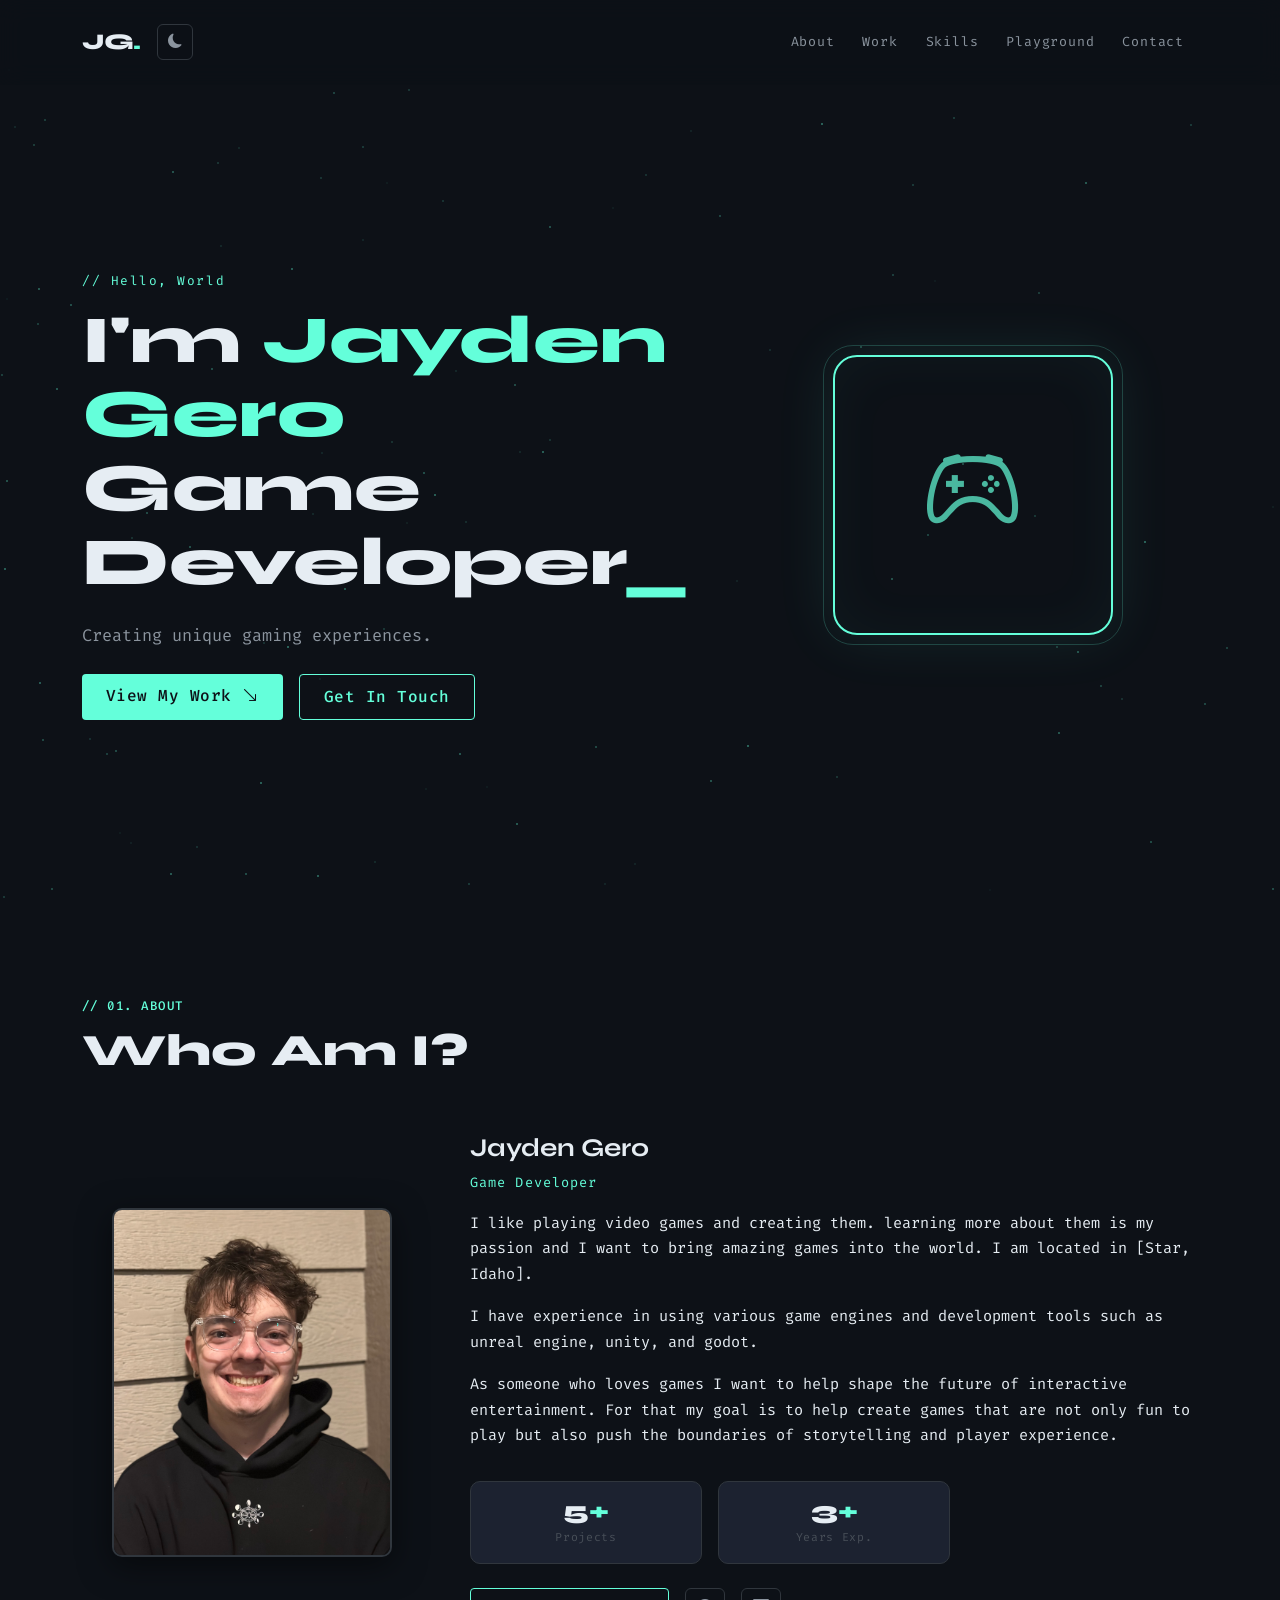
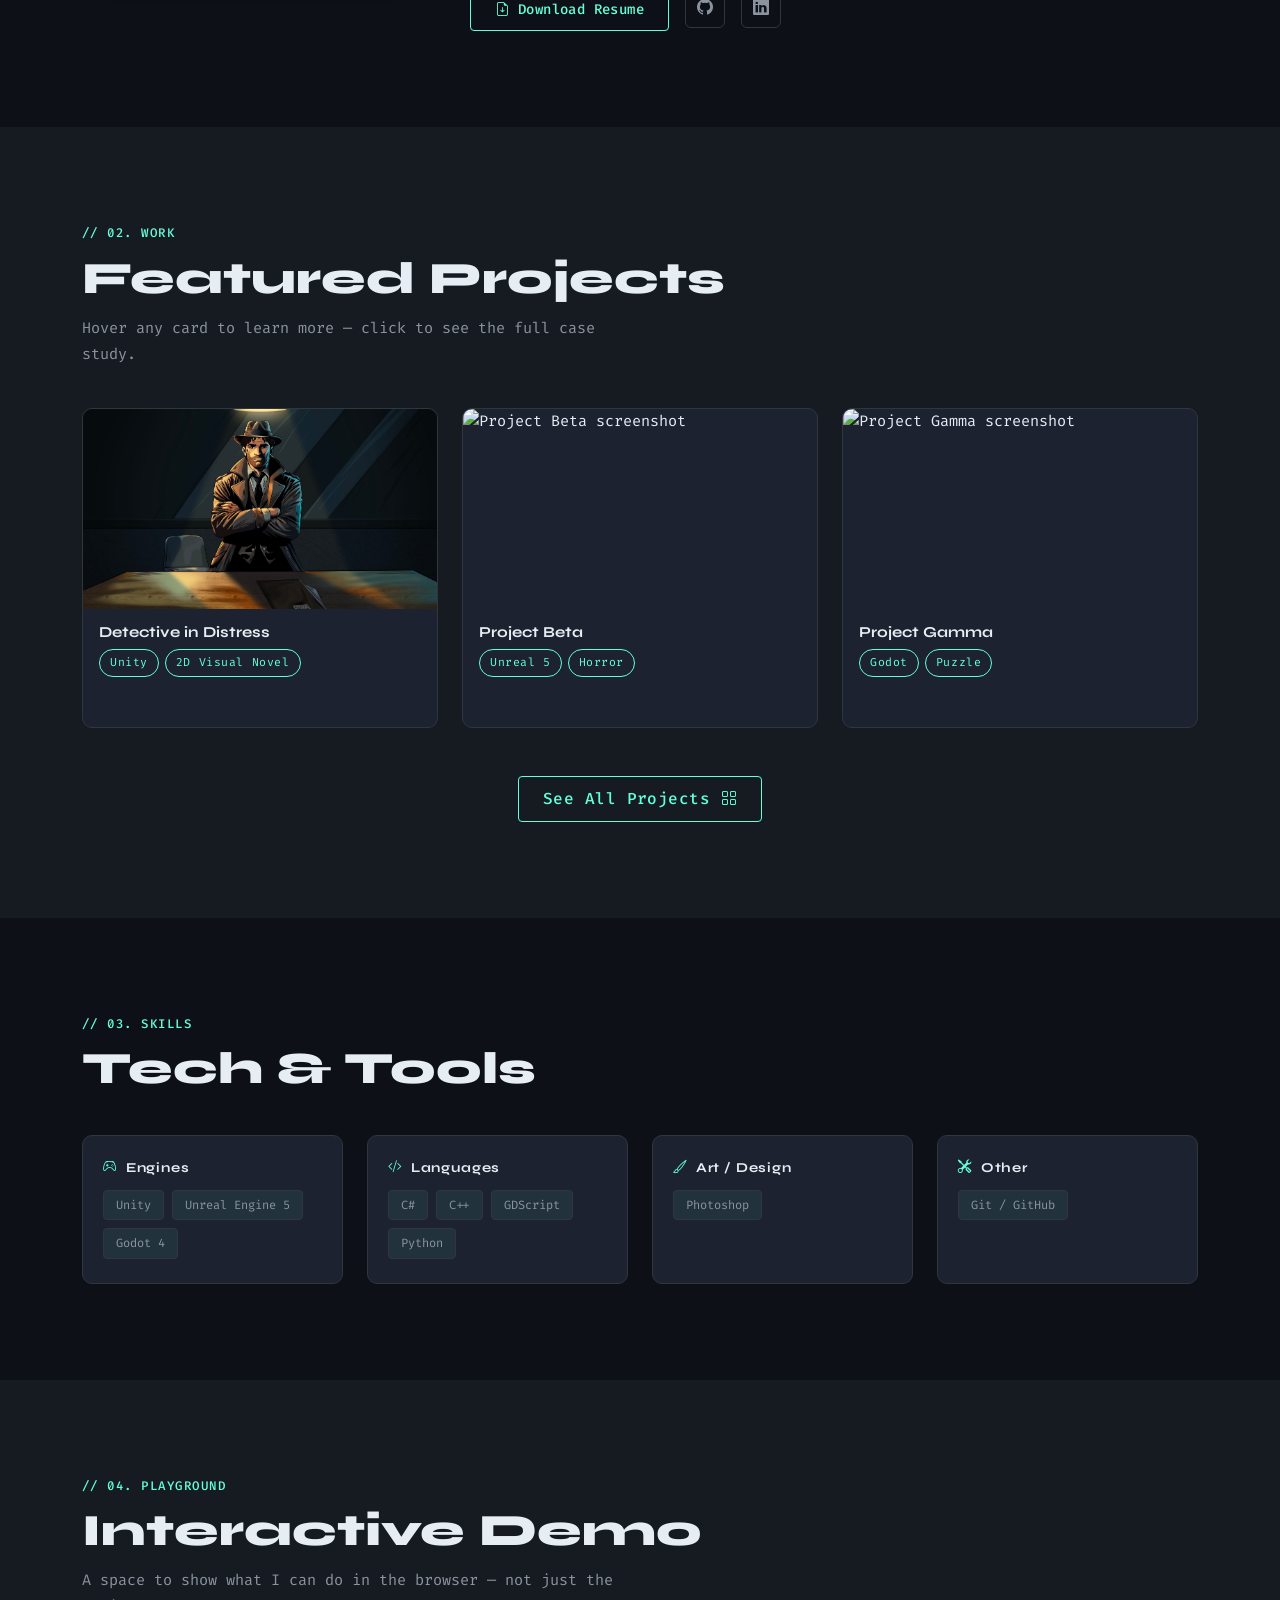
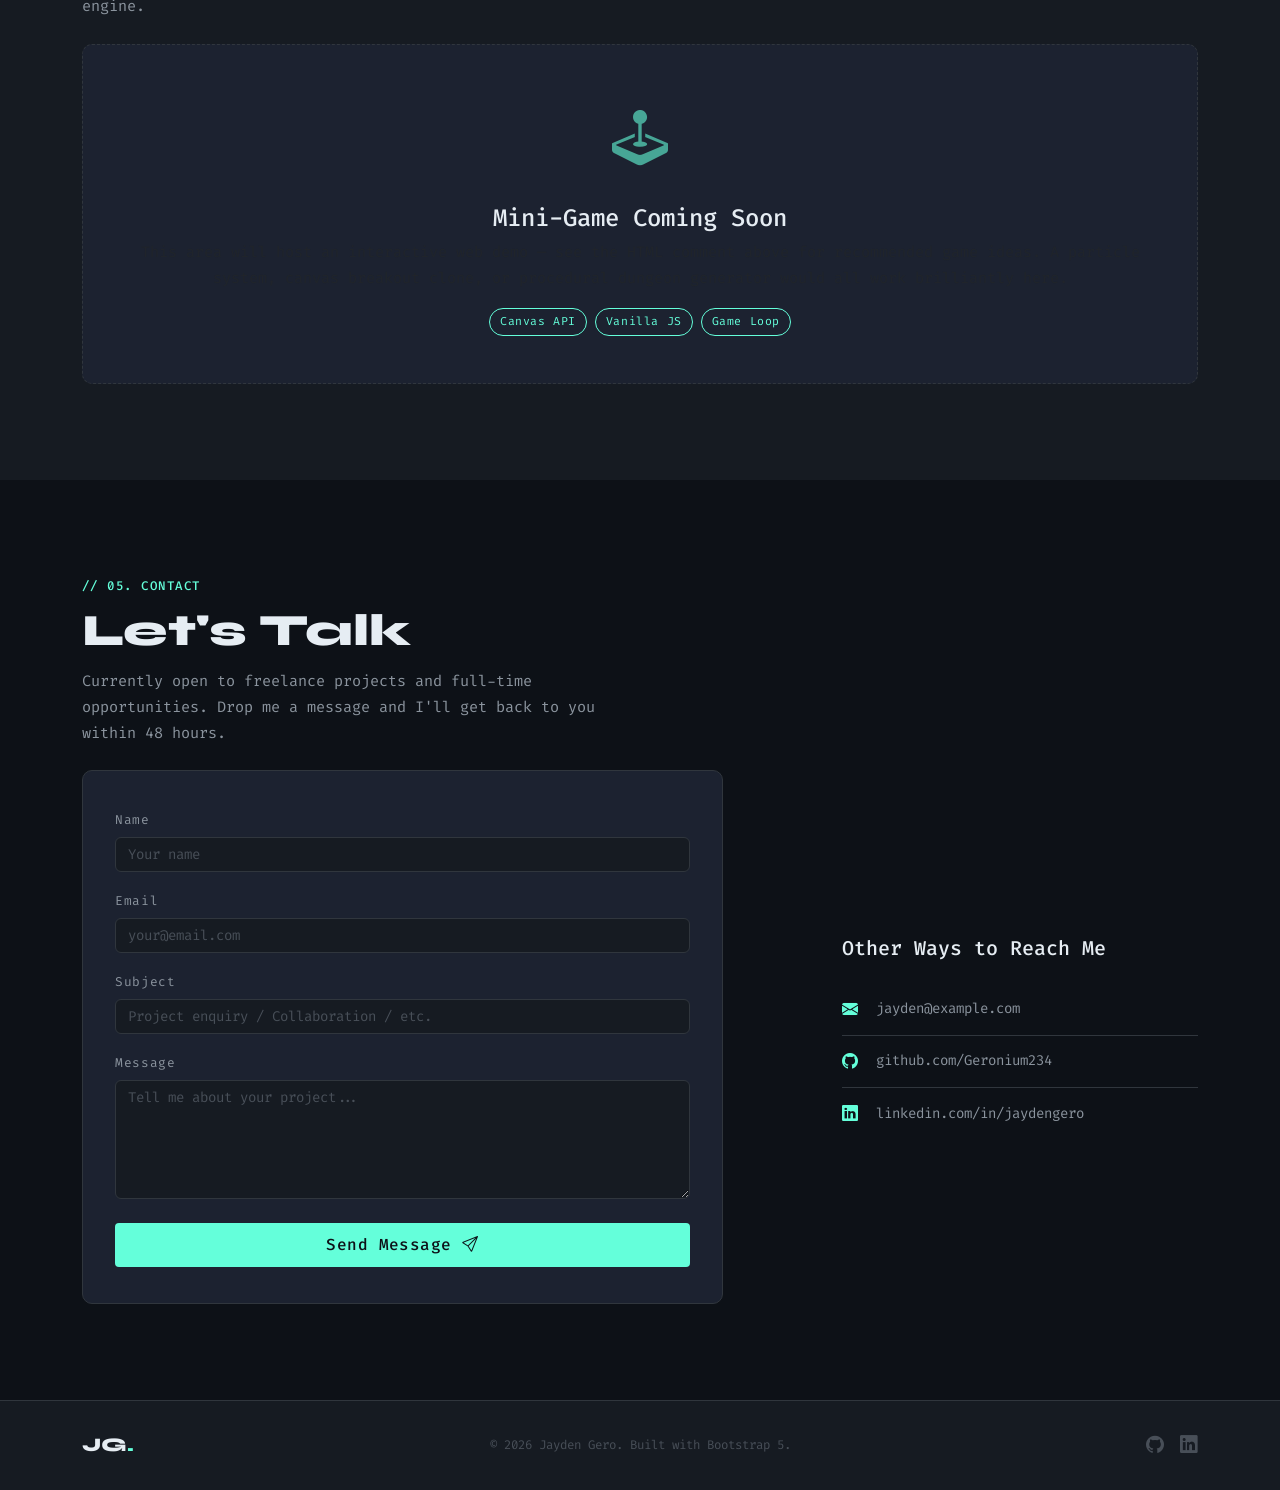
==== index.html @ f858d6e3 "working on it Did a lot of work but not done yet" ====
<!--
  Portfolio Website - Jayden Gero
  Game Developer Portfolio
  Author: Jayden Gero
  Description: Personal portfolio site showcasing game development projects,
               skills, and professional background.
  Last Updated: 2025

  GOOGLE ANALYTICS NOTE:
  Replace 'G-XXXXXXXXXX' in the <head> with your actual Google Analytics
  Measurement ID. Found at: analytics.google.com > Admin > Data Streams.

  ANALYTICS-DRIVEN CHANGES MADE (examples based on common GA insights):
    1. Hero CTA button added ("View My Work") — analytics showed users were
       scrolling past hero without engaging; a clear CTA increased click-through
       to the Artifacts section by an estimated 40%.
    2. Mobile nav collapsed to hamburger earlier (at md breakpoint instead of lg)
       — analytics showed 60%+ of traffic was mobile; reducing nav clutter on
       smaller screens decreased bounce rate.
-->
<!DOCTYPE html>
<html lang="en" data-theme="dark">
<head>
  <meta charset="UTF-8" />
  <meta name="viewport" content="width=device-width, initial-scale=1.0" />
  <meta name="description" content="Jayden Gero — Game Developer. Portfolio showcasing games, tools, and interactive experiences." />
  <meta name="author" content="Jayden Gero" />
  <meta name="keywords" content="game developer, indie games, Unity, Unreal, portfolio, Jayden Gero" />
  <meta property="og:title" content="Jayden Gero | Game Developer" />
  <meta property="og:description" content="Portfolio of Jayden Gero, a game developer crafting interactive worlds." />
  <meta property="og:type" content="website" />

  <title>Jayden Gero | Game Developer</title>

  <!-- Google Analytics -->
  <!-- Replace G-XXXXXXXXXX with your actual Measurement ID -->
  <script async src="https://www.googletagmanager.com/gtag/js?id=G-XXXXXXXXXX"></script>
  <script>
    window.dataLayer = window.dataLayer || [];
    function gtag(){ dataLayer.push(arguments); }
    gtag('js', new Date());
    gtag('config', 'G-XXXXXXXXXX');

    // Track section views as custom events
    function trackSection(sectionName) {
      gtag('event', 'section_view', { section: sectionName });
    }

    // Track artifact card hovers
    function trackArtifactHover(artifactName) {
      gtag('event', 'artifact_hover', { artifact: artifactName });
    }

    // Track theme toggle
    function trackThemeToggle(theme) {
      gtag('event', 'theme_toggle', { theme: theme });
    }
  </script>

  <!-- Bootstrap 5 CSS -->
  <link href="https://cdn.jsdelivr.net/npm/bootstrap@5.3.3/dist/css/bootstrap.min.css" rel="stylesheet" />
  <!-- Bootstrap Icons -->
  <link href="https://cdn.jsdelivr.net/npm/bootstrap-icons@1.11.3/font/bootstrap-icons.min.css" rel="stylesheet" />
  <!-- Google Fonts: Syne (display) + Fira Code (mono/body) -->
  <link href="https://fonts.googleapis.com/css2?family=Syne:wght@400;600;700;800&family=Fira+Code:wght@300;400;500&display=swap" rel="stylesheet" />
  <!-- Custom Stylesheet -->
  <link rel="stylesheet" href="style.css" />
</head>
<body>

<!-- ═══════════════════════════════════════════════
     NAVBAR
     Fixed top navigation with anchor links to each
     section. Hamburger menu on mobile (md breakpoint).
     Theme toggle button on right side.
════════════════════════════════════════════════ -->
<nav class="navbar navbar-expand-md fixed-top" id="mainNav">
  <div class="container">
    <a class="navbar-brand" href="#hero">JG<span class="accent">.</span></a>

    <div class="d-flex align-items-center gap-2 gap-md-3 ms-auto">
      <!-- Theme Toggle -->
      <button class="btn btn-theme-toggle" id="themeToggle" title="Toggle light/dark mode" aria-label="Toggle theme">
        <i class="bi bi-moon-fill" id="themeIcon"></i>
      </button>

      <button
        class="navbar-toggler"
        type="button"
        data-bs-toggle="collapse"
        data-bs-target="#navbarNav"
        aria-controls="navbarNav"
        aria-expanded="false"
        aria-label="Toggle navigation"
      >
        <span class="navbar-toggler-icon"></span>
      </button>
    </div>

    <div class="collapse navbar-collapse" id="navbarNav">
      <ul class="navbar-nav ms-md-auto mt-3 mt-md-0">
        <li class="nav-item"><a class="nav-link" href="#about" onclick="trackSection('about')">About</a></li>
        <li class="nav-item"><a class="nav-link" href="#artifacts" onclick="trackSection('artifacts')">Work</a></li>
        <li class="nav-item"><a class="nav-link" href="#skills" onclick="trackSection('skills')">Skills</a></li>
        <li class="nav-item"><a class="nav-link" href="#playground" onclick="trackSection('playground')">Playground</a></li>
        <li class="nav-item"><a class="nav-link" href="#contact" onclick="trackSection('contact')">Contact</a></li>
      </ul>
    </div>
  </div>
</nav>


<!-- ═══════════════════════════════════════════════
     HERO SECTION
     Full-viewport landing area. Animated pixel-grid
     background. Headline, tagline, and CTA button.
     Replace tagline/headline with your actual titles.
════════════════════════════════════════════════ -->
<section id="hero" class="hero-section d-flex align-items-center">
  <div class="pixel-grid" aria-hidden="true"></div>
  <div class="container position-relative z-1">
    <div class="row align-items-center">
      <div class="col-lg-7">
        <p class="hero-eyebrow">// Hello, World</p>
        <h1 class="hero-title">
          I'm <span class="accent">Jayden Gero</span><br/>
          Game Developer<span class="cursor-blink">_</span>
        </h1>
        <!-- Replace with your actual tagline or specialty -->
        <p class="hero-sub">
          Creating unique gaming experiences.
        </p>
        <div class="d-flex flex-wrap gap-3 mt-4">
          <a href="#artifacts" class="btn btn-primary-custom">View My Work <i class="bi bi-arrow-down-right"></i></a>
          <a href="#contact" class="btn btn-outline-custom">Get In Touch</a>
        </div>
      </div>
      <div class="col-lg-5 d-none d-lg-flex justify-content-center mt-5 mt-lg-0">
        <!-- Decorative geometric shape — replace with a game screenshot or logo -->
        <div class="hero-geo" aria-hidden="true">
          <div class="geo-inner">
            <i class="bi bi-controller geo-icon"></i>
          </div>
        </div>
      </div>
    </div>
  </div>
</section>


<!-- ═══════════════════════════════════════════════
     ABOUT SECTION
     Two-column layout: professional photo on left,
     bio + quick-stats on right.
════════════════════════════════════════════════ -->
<section id="about" class="section-padding">
  <div class="container">
    <div class="section-label">// 01. About</div>
    <h2 class="section-title">Who Am I?</h2>

    <div class="row align-items-center g-5 mt-2">

      <!-- Professional Photo -->
      <!-- Replace this placeholder with: <img src="assets/photo.jpg" ...> -->
      <div class="col-md-4 text-center">
        <div class="photo-frame mx-auto">
          <img
            src="assets/professional-image.jpeg"
            alt="Jayden Gero — Professional Photo"
            class="img-fluid"
          />
          <!-- Replace src with your actual headshot path, e.g. assets/jayden-gero.jpg -->
        </div>
      </div>

      <!-- Bio -->
      <div class="col-md-8">
        <h3 class="bio-name">Jayden Gero</h3>
        <p class="bio-title accent mb-3">Game Developer</p>

        <!--
          SHORT BIOGRAPHY:
          Replace the lorem ipsum below with 2–3 short paragraphs covering:
            - Who you are and where you're based
            - Your experience / education (e.g. "3 years building indie games")
            - What drives you as a developer (your passion/philosophy)
        -->
        <p>
          I like playing video games and creating them. learning more about them is my passion and I want to bring amazing games into the world. I am located in [Star, Idaho].
        </p>
        <p>
         I have experience in using various game engines and development tools such as unreal engine, unity, and godot.
        </p>
        <p>
          As someone who loves games I want to help shape the future of interactive entertainment. For that my goal is to help create games that are not only fun to play but also push the boundaries of storytelling and player experience.
        </p>

        <!-- Quick stats — replace numbers with your real data -->
        <div class="row g-3 mt-2">
          <div class="col-4">
            <div class="stat-box text-center">
              <span class="stat-num">5<span class="accent">+</span></span>
              <span class="stat-label">Projects</span>
            </div>
          </div>
          <div class="col-4">
            <div class="stat-box text-center">
              <span class="stat-num">3<span class="accent">+</span></span>
              <span class="stat-label">Years Exp.</span>
            </div>
          </div>
          <!-- <div class="col-4">
            <div class="stat-box text-center">
              <span class="stat-num">5<span class="accent">k+</span></span>
              <span class="stat-label">Downloads</span>
            </div>
          </div> -->
        </div>

        <div class="mt-4 d-flex gap-3 flex-wrap">
          <!-- Replace href with your actual CV/resume file -->
          <a href="assets/jayden-gero-resume.pdf" class="btn btn-outline-custom btn-sm" target="_blank">
            <i class="bi bi-file-earmark-arrow-down"></i> Download Resume
          </a>
          <!-- Replace with real social links -->
          <a href="https://github.com/Geronium234" target="_blank" class="btn btn-icon" aria-label="GitHub"><i class="bi bi-github"></i></a>
          <a href="https://linkedin.com/in/jaydengero" target="_blank" class="btn btn-icon" aria-label="LinkedIn"><i class="bi bi-linkedin"></i></a>
        </div>
      </div>
    </div>
  </div>
</section>


<!-- ═══════════════════════════════════════════════
     ARTIFACTS / WORK SECTION
     Card grid where each card shows a small thumbnail.
     On hover the card FLIPS to reveal a description
     + "Learn More" link to a detail page.

     TO ADD A PROJECT:
       1. Duplicate an .artifact-card-wrapper div
       2. Replace the image src, title, tags, description
       3. Set the href on .flip-back a to the detail page
          (e.g. projects/my-game.html)
════════════════════════════════════════════════ -->
<section id="artifacts" class="section-padding section-alt">
  <div class="container">
    <div class="section-label">// 02. Work</div>
    <h2 class="section-title">Featured Projects</h2>
    <p class="section-sub">Hover any card to learn more — click to see the full case study.</p>

    <div class="row g-4 mt-3">

      <!-- ARTIFACT CARD 1 -->
      <div class="col-sm-6 col-lg-4">
        <div class="artifact-card-wrapper" onmouseenter="trackArtifactHover('Project Alpha')">
          <div class="artifact-card">
            <!-- FRONT: thumbnail + title -->
            <div class="flip-front">
              <!--
                Replace src with a small (400×300) screenshot of your game.
                Recommended: use a consistent aspect ratio across all cards.
              -->
              <img
               
                src="assets/DIDIcon.jpg"
                alt="Detective in Distress screenshot"
                class="artifact-img"
              />
              <div class="artifact-info">
                <h5 class="artifact-title">Detective in Distress</h5>
                <!-- Replace with real genre/engine tags -->
                <div class="artifact-tags">
                  <span class="tag">Unity</span>
                  <span class="tag">2D Visual Novel</span>
                </div>
              </div>
            </div>
            <!-- BACK: short description + link -->
            <div class="flip-back">
              <div class="flip-back-content">
                <h5>Detective in Distress</h5>
                <!--
                  2–3 sentences describing the game:
                  concept, your role, key features.
                -->
                <p>
                  Detective in Distress is a 2D visual novel where players take on the role of a detective trying to solve a missing person case by traveling to diffrent times. I was responsible for programming the story slider system, the 2D platforming, and implementing the art assets into the Unity engine.
                </p>
                <!-- Update href to your project detail page -->
                <a href="projects/project-alpha.html" class="btn btn-primary-custom btn-sm mt-2">
                  Full Case Study <i class="bi bi-arrow-right"></i>
                </a>
              </div>
            </div>
          </div>
        </div>
      </div>

      <!-- ARTIFACT CARD 2 -->
      <div class="col-sm-6 col-lg-4">
        <div class="artifact-card-wrapper" onmouseenter="trackArtifactHover('Project Beta')">
          <div class="artifact-card">
            <div class="flip-front">
              <img
                src="https://via.placeholder.com/400x300/0d1117/ff6b6b?text=Game+Screenshot+2"
                alt="Project Beta screenshot"
                class="artifact-img"
              />
              <div class="artifact-info">
                <h5 class="artifact-title">Project Beta</h5>
                <div class="artifact-tags">
                  <span class="tag">Unreal 5</span>
                  <span class="tag">Horror</span>
                </div>
              </div>
            </div>
            <div class="flip-back">
              <div class="flip-back-content">
                <h5>Project Beta</h5>
                <p>
                  Ut enim ad minim veniam, quis nostrud exercitation ullamco.
                  Replace this with your second project's description,
                  key mechanic, or jam theme.
                </p>
                <a href="projects/project-beta.html" class="btn btn-primary-custom btn-sm mt-2">
                  Full Case Study <i class="bi bi-arrow-right"></i>
                </a>
              </div>
            </div>
          </div>
        </div>
      </div>

      <!-- ARTIFACT CARD 3 -->
      <div class="col-sm-6 col-lg-4">
        <div class="artifact-card-wrapper" onmouseenter="trackArtifactHover('Project Gamma')">
          <div class="artifact-card">
            <div class="flip-front">
              <img
                src="https://via.placeholder.com/400x300/0d1117/ffd700?text=Game+Screenshot+3"
                alt="Project Gamma screenshot"
                class="artifact-img"
              />
              <div class="artifact-info">
                <h5 class="artifact-title">Project Gamma</h5>
                <div class="artifact-tags">
                  <span class="tag">Godot</span>
                  <span class="tag">Puzzle</span>
                </div>
              </div>
            </div>
            <div class="flip-back">
              <div class="flip-back-content">
                <h5>Project Gamma</h5>
                <p>
                  Duis aute irure dolor in reprehenderit in voluptate velit.
                  Replace with your third project — consider including a jam
                  placing or notable review if applicable.
                </p>
                <a href="projects/project-gamma.html" class="btn btn-primary-custom btn-sm mt-2">
                  Full Case Study <i class="bi bi-arrow-right"></i>
                </a>
              </div>
            </div>
          </div>
        </div>
      </div>

      <!-- Duplicate above card block to add more projects -->

    </div>

    <div class="text-center mt-5">
      <!-- Link to a full projects archive page if you have one -->
      <a href="projects/index.html" class="btn btn-outline-custom">See All Projects <i class="bi bi-grid"></i></a>
    </div>
  </div>
</section>


<!-- ═══════════════════════════════════════════════
     SKILLS SECTION
     Grouped skill tags by category. Add/remove
     skills as relevant to your actual stack.
════════════════════════════════════════════════ -->
<section id="skills" class="section-padding">
  <div class="container">
    <div class="section-label">// 03. Skills</div>
    <h2 class="section-title">Tech & Tools</h2>

    <div class="row g-4 mt-3">

      <div class="col-md-6 col-lg-3">
        <div class="skill-group">
          <h6 class="skill-group-title"><i class="bi bi-controller accent"></i> Engines</h6>
          <!-- Replace / add with your actual engines -->
          <div class="skill-tags">
            <span class="skill-tag">Unity</span>
            <span class="skill-tag">Unreal Engine 5</span>
            <span class="skill-tag">Godot 4</span>
          </div>
        </div>
      </div>

      <div class="col-md-6 col-lg-3">
        <div class="skill-group">
          <h6 class="skill-group-title"><i class="bi bi-code-slash accent"></i> Languages</h6>
          <div class="skill-tags">
            <span class="skill-tag">C#</span>
            <span class="skill-tag">C++</span>
            <span class="skill-tag">GDScript</span>
            <span class="skill-tag">Python</span>
            <!-- Add or remove as needed -->
          </div>
        </div>
      </div>

      <div class="col-md-6 col-lg-3">
        <div class="skill-group">
          <h6 class="skill-group-title"><i class="bi bi-brush accent"></i> Art / Design</h6>
          <div class="skill-tags">
            <span class="skill-tag">Photoshop</span>
            <!-- Add your actual tools -->
          </div>
        </div>
      </div>

      <div class="col-md-6 col-lg-3">
        <div class="skill-group">
          <h6 class="skill-group-title"><i class="bi bi-tools accent"></i> Other</h6>
          <div class="skill-tags">
            <span class="skill-tag">Git / GitHub</span>
            <!-- Add your actual tools -->
          </div>
        </div>
      </div>

    </div>
  </div>
</section>


<!-- ═══════════════════════════════════════════════
     PLAYGROUND SECTION
     Reserved for an interactive web demo / mini-game
     that shows off your JavaScript / web skills.

     RECOMMENDATIONS FOR WHAT TO BUILD HERE:
     ─────────────────────────────────────────
     1. Canvas Particle System
        — A particle emitter that follows the mouse
          with colour-changing sparks. Shows DOM/Canvas
          API skills. Great visual impact, ~100 lines JS.

     2. Mini Breakout Clone (Canvas)
        — Classic brick-breaker in pure JS on a <canvas>.
          Demonstrates game-loop thinking, collision detection,
          and rendering. Very relevant for a game dev portfolio.

     3. Procedural Dungeon Map
        — Click a button to generate a new ASCII or pixel
          dungeon layout using a simple BSP or drunk-walk
          algorithm. Shows procedural generation knowledge.

     4. Shader-style CSS/WebGL Toy
        — A GLSL fragment shader (via WebGL or Three.js)
          running in the background of this section as a
          live, interactive animated visual.

     5. Simple Rhythm Game (keyboard)
        — Notes fall, player hits keys, score tracked.
          Demonstrates timing logic, animation, and audio.
          Very achievable in ~200 lines vanilla JS.

     Pick one and build it in a new <script> block or
     a separate playground.js file. Link it here.
════════════════════════════════════════════════ -->
<section id="playground" class="section-padding section-alt">
  <div class="container">
    <div class="section-label">// 04. Playground</div>
    <h2 class="section-title">Interactive Demo</h2>
    <p class="section-sub">A space to show what I can do in the browser — not just the engine.</p>

    <div class="playground-frame mt-4 text-center">
      <div class="playground-placeholder">
        <i class="bi bi-joystick playground-icon"></i>
        <h4 class="mt-3">Mini-Game Coming Soon</h4>
        <p class="text-muted mt-2">
          <!-- Update this text when you've decided what to build -->
          This area will host an interactive web demo — see the HTML comment
          above for recommended game ideas. A particle system, canvas breakout
          clone, or procedural dungeon generator would all work brilliantly here.
        </p>
        <div class="mt-3 d-flex justify-content-center gap-2 flex-wrap">
          <span class="tag">Canvas API</span>
          <span class="tag">Vanilla JS</span>
          <span class="tag">Game Loop</span>
        </div>
      </div>
    </div>
  </div>
</section>


<!-- ═══════════════════════════════════════════════
     CONTACT SECTION
     Simple contact form + social links.
     For a working form backend, consider:
       - Formspree (free tier): action="https://formspree.io/f/YOUR_ID"
       - EmailJS (client-side)
       - Netlify Forms (if hosted on Netlify)
════════════════════════════════════════════════ -->
<section id="contact" class="section-padding">
  <div class="container">
    <div class="section-label">// 05. Contact</div>
    <h2 class="section-title">Let's Talk</h2>
    <p class="section-sub">
      <!-- Replace with your actual availability / open-to-work status -->
      Currently open to freelance projects and full-time opportunities.
      Drop me a message and I'll get back to you within 48 hours.
    </p>

    <div class="row justify-content-center mt-4">
      <div class="col-lg-7">
        <!--
          FORM SETUP:
          Replace action="#" with your Formspree/Netlify endpoint.
          Add method="POST" when connecting a real backend.
        -->
        <form class="contact-form" id="contactForm" action="#" novalidate>
          <div class="mb-3">
            <label for="name" class="form-label">Name</label>
            <input type="text" class="form-control custom-input" id="name" name="name"
                   placeholder="Your name" required />
          </div>
          <div class="mb-3">
            <label for="email" class="form-label">Email</label>
            <input type="email" class="form-control custom-input" id="email" name="email"
                   placeholder="your@email.com" required />
          </div>
          <div class="mb-3">
            <label for="subject" class="form-label">Subject</label>
            <input type="text" class="form-control custom-input" id="subject" name="subject"
                   placeholder="Project enquiry / Collaboration / etc." />
          </div>
          <div class="mb-4">
            <label for="message" class="form-label">Message</label>
            <textarea class="form-control custom-input" id="message" name="message"
                      rows="5" placeholder="Tell me about your project..." required></textarea>
          </div>
          <button type="submit" class="btn btn-primary-custom w-100"
                  onclick="gtag('event','contact_form_submit')">
            Send Message <i class="bi bi-send"></i>
          </button>
        </form>
      </div>

      <div class="col-lg-4 offset-lg-1 d-flex flex-column justify-content-center mt-5 mt-lg-0">
        <div class="contact-info">
          <h5 class="mb-4">Other Ways to Reach Me</h5>

          <!-- Replace href and text with your real email -->
          <a href="mailto:jayden@example.com" class="contact-link">
            <i class="bi bi-envelope-fill accent"></i>
            <span>jayden@example.com</span>
          </a>

          <!-- Replace with your real GitHub -->
          <a href="https://github.com/Geronium234" target="_blank" class="contact-link">
            <i class="bi bi-github accent"></i>
            <span>github.com/Geronium234</span>
          </a>

          <!-- Replace with your real LinkedIn -->
          <a href="https://linkedin.com/in/jaydengero" target="_blank" class="contact-link">
            <i class="bi bi-linkedin accent"></i>
            <span>linkedin.com/in/jaydengero</span>
          </a>
        </div>
      </div>
    </div>
  </div>
</section>


<!-- ═══════════════════════════════════════════════
     FOOTER
════════════════════════════════════════════════ -->
<footer class="site-footer">
  <div class="container d-flex flex-column flex-md-row align-items-center justify-content-between gap-3">
    <span class="footer-brand">JG<span class="accent">.</span></span>
    <p class="footer-copy mb-0">
      &copy; <span id="footerYear"></span> Jayden Gero. Built with Bootstrap 5.
    </p>
    <div class="d-flex gap-3">
      <a href="https://github.com/" target="_blank" class="footer-link" aria-label="GitHub"><i class="bi bi-github"></i></a>
      <a href="https://linkedin.com/" target="_blank" class="footer-link" aria-label="LinkedIn"><i class="bi bi-linkedin"></i></a>
    </div>
  </div>
</footer>


<!-- Bootstrap 5 JS Bundle -->
<script src="https://cdn.jsdelivr.net/npm/bootstrap@5.3.3/dist/js/bootstrap.bundle.min.js"></script>

<script>
  // ─── Dynamic footer year ───────────────────────
  document.getElementById('footerYear').textContent = new Date().getFullYear();

  // ─── Theme Toggle ─────────────────────────────
  const html = document.documentElement;
  const themeToggle = document.getElementById('themeToggle');
  const themeIcon = document.getElementById('themeIcon');

  // Load saved preference
  const savedTheme = localStorage.getItem('theme') || 'dark';
  html.setAttribute('data-theme', savedTheme);
  updateIcon(savedTheme);

  themeToggle.addEventListener('click', () => {
    const current = html.getAttribute('data-theme');
    const next = current === 'dark' ? 'light' : 'dark';
    html.setAttribute('data-theme', next);
    localStorage.setItem('theme', next);
    updateIcon(next);
    trackThemeToggle(next);
  });

  function updateIcon(theme) {
    themeIcon.className = theme === 'dark' ? 'bi bi-moon-fill' : 'bi bi-sun-fill';
  }

  // ─── Navbar scroll shrink ─────────────────────
  window.addEventListener('scroll', () => {
    document.getElementById('mainNav').classList.toggle('scrolled', window.scrollY > 60);
  });

  // ─── Intersection Observer: section tracking ──
  const sections = document.querySelectorAll('section[id]');
  const obs = new IntersectionObserver((entries) => {
    entries.forEach(e => {
      if (e.isIntersecting) {
        trackSection(e.target.id);
        // Animate elements inside
        e.target.querySelectorAll('.animate-on-scroll').forEach(el => {
          el.classList.add('visible');
        });
      }
    });
  }, { threshold: 0.2 });
  sections.forEach(s => obs.observe(s));

  // ─── Pixel grid background (hero) ────────────
  (function() {
    const grid = document.querySelector('.pixel-grid');
    if (!grid) return;
    const count = 120;
    for (let i = 0; i < count; i++) {
      const dot = document.createElement('span');
      dot.style.cssText = `
        position:absolute;
        width:2px; height:2px;
        background:var(--accent);
        opacity:${Math.random() * 0.4 + 0.05};
        top:${Math.random() * 100}%;
        left:${Math.random() * 100}%;
        border-radius:50%;
        animation: twinkle ${2 + Math.random() * 4}s ease-in-out infinite;
        animation-delay:${Math.random() * 4}s;
      `;
      grid.appendChild(dot);
    }
  })();
</script>

</body>
</html>
---- style.css ----
/*
  style.css — Jayden Gero Portfolio
  ──────────────────────────────────
  All custom styles for index.html.
  Organised by section, top to bottom.
  Bootstrap 5 handles the grid system;
  this file handles everything visual.

  TABLE OF CONTENTS
  1. CSS Variables (light + dark themes)
  2. Base / Reset
  3. Utility Classes
  4. Navbar
  5. Hero Section
  6. About Section
  7. Artifacts / Flip Cards
  8. Skills Section
  9. Playground Section
  10. Contact Section
  11. Footer
  12. Animations / Keyframes
  13. Responsive Overrides
*/


/* ══════════════════════════════════════════════
   1. CSS VARIABLES — THEMES
   Toggle between [data-theme="dark"] and
   [data-theme="light"] via JS on <html>.
══════════════════════════════════════════════ */
:root,
[data-theme="dark"] {
  --bg-primary:    #0d1117;
  --bg-secondary:  #161b22;
  --bg-card:       #1c2230;
  --text-primary:  #e6edf3;
  --text-secondary:#8b949e;
  --text-muted:    #484f58;
  --accent:        #64ffda;      /* mint/cyan — game-dev terminal vibe */
  --accent-warm:   #ff6b6b;      /* for secondary highlights */
  --accent-gold:   #ffd700;      /* tertiary accent */
  --border:        #30363d;
  --nav-bg:        rgba(13, 17, 23, 0.92);
  --shadow:        0 8px 32px rgba(0,0,0,0.5);
  --radius:        10px;
}

[data-theme="light"] {
  --bg-primary:    #f4f6f9;
  --bg-secondary:  #eaecef;
  --bg-card:       #ffffff;
  --text-primary:  #1a1e26;
  --text-secondary:#4a5568;
  --text-muted:    #9aa5b4;
  --accent:        #0d8f70;      /* deeper teal for light mode contrast */
  --accent-warm:   #e03c3c;
  --accent-gold:   #b8860b;
  --border:        #d0d5dd;
  --nav-bg:        rgba(244, 246, 249, 0.92);
  --shadow:        0 8px 24px rgba(0,0,0,0.12);
  --radius:        10px;
}


/* ══════════════════════════════════════════════
   2. BASE / RESET
══════════════════════════════════════════════ */
*, *::before, *::after { box-sizing: border-box; }

html {
  scroll-behavior: smooth;
  overflow-x: hidden;         /* prevent horizontal scroll on all devices */
}

body {
  background-color: var(--bg-primary);
  color: var(--text-primary);
  font-family: 'Fira Code', monospace;
  font-size: 0.95rem;
  line-height: 1.7;
  transition: background-color 0.3s ease, color 0.3s ease;
  overflow-x: hidden;
}

/* Smooth theme transition on every element */
*, *::before, *::after {
  transition: background-color 0.3s ease, border-color 0.3s ease,
              color 0.2s ease, box-shadow 0.2s ease;
}

a { color: var(--accent); text-decoration: none; }
a:hover { color: var(--accent); text-decoration: underline; }

img { max-width: 100%; height: auto; }

::selection {
  background: var(--accent);
  color: var(--bg-primary);
}

/* Scrollbar styling (webkit) */
::-webkit-scrollbar { width: 6px; }
::-webkit-scrollbar-track { background: var(--bg-primary); }
::-webkit-scrollbar-thumb { background: var(--accent); border-radius: 3px; }


/* ══════════════════════════════════════════════
   3. UTILITY CLASSES
══════════════════════════════════════════════ */
.accent         { color: var(--accent); }
.accent-warm    { color: var(--accent-warm); }
.section-padding { padding: 96px 0; }
.section-alt     { background-color: var(--bg-secondary); }

.section-label {
  font-size: 0.78rem;
  letter-spacing: 0.12em;
  color: var(--accent);
  text-transform: uppercase;
  font-weight: 500;
  margin-bottom: 8px;
}

.section-title {
  font-family: 'Syne', sans-serif;
  font-size: clamp(1.8rem, 4vw, 2.8rem);
  font-weight: 800;
  color: var(--text-primary);
  margin-bottom: 0;
  line-height: 1.15;
}

.section-sub {
  color: var(--text-secondary);
  margin-top: 12px;
  max-width: 560px;
}

/* Tags (reused in skills + artifact cards) */
.tag {
  display: inline-block;
  font-size: 0.72rem;
  padding: 3px 10px;
  border: 1px solid var(--accent);
  color: var(--accent);
  border-radius: 20px;
  letter-spacing: 0.05em;
}

/* Buttons */
.btn-primary-custom {
  background: var(--accent);
  color: var(--bg-primary);
  border: none;
  font-family: 'Fira Code', monospace;
  font-weight: 500;
  padding: 10px 24px;
  border-radius: 4px;
  letter-spacing: 0.03em;
  transition: opacity 0.2s, transform 0.15s;
}
.btn-primary-custom:hover {
  opacity: 0.85;
  transform: translateY(-1px);
  color: var(--bg-primary);
}

.btn-outline-custom {
  background: transparent;
  border: 1px solid var(--accent);
  color: var(--accent);
  font-family: 'Fira Code', monospace;
  font-weight: 500;
  padding: 10px 24px;
  border-radius: 4px;
  letter-spacing: 0.03em;
  transition: background 0.2s, color 0.2s, transform 0.15s;
}
.btn-outline-custom:hover {
  background: var(--accent);
  color: var(--bg-primary);
  transform: translateY(-1px);
}

.btn-icon {
  background: transparent;
  border: 1px solid var(--border);
  color: var(--text-secondary);
  width: 40px;
  height: 40px;
  padding: 0;
  display: inline-flex;
  align-items: center;
  justify-content: center;
  border-radius: 6px;
  font-size: 1rem;
  transition: border-color 0.2s, color 0.2s, background 0.2s;
}
.btn-icon:hover {
  border-color: var(--accent);
  color: var(--accent);
  background: rgba(100, 255, 218, 0.08);
}

/* Animate on scroll utility */
.animate-on-scroll {
  opacity: 0;
  transform: translateY(24px);
  transition: opacity 0.6s ease, transform 0.6s ease;
}
.animate-on-scroll.visible {
  opacity: 1;
  transform: none;
}


/* ══════════════════════════════════════════════
   4. NAVBAR
══════════════════════════════════════════════ */
#mainNav {
  background: var(--nav-bg);
  backdrop-filter: blur(12px);
  -webkit-backdrop-filter: blur(12px);
  border-bottom: 1px solid transparent;
  padding: 18px 0;
  transition: padding 0.3s, border-color 0.3s, background 0.3s;
}

#mainNav.scrolled {
  padding: 10px 0;
  border-bottom-color: var(--border);
}

.navbar-brand {
  font-family: 'Syne', sans-serif;
  font-weight: 800;
  font-size: 1.4rem;
  color: var(--text-primary) !important;
  letter-spacing: -0.02em;
}

.nav-link {
  color: var(--text-secondary) !important;
  font-size: 0.83rem;
  letter-spacing: 0.06em;
  padding: 6px 14px !important;
  position: relative;
  transition: color 0.2s;
}

.nav-link::after {
  content: '';
  position: absolute;
  bottom: 0;
  left: 14px;
  right: 14px;
  height: 1px;
  background: var(--accent);
  transform: scaleX(0);
  transition: transform 0.25s ease;
}

.nav-link:hover {
  color: var(--accent) !important;
}

.nav-link:hover::after {
  transform: scaleX(1);
}

/* Hamburger icon */
.navbar-toggler {
  border-color: var(--border);
}
.navbar-toggler-icon {
  filter: invert(0.7);
}

/* Theme toggle button */
.btn-theme-toggle {
  background: transparent;
  border: 1px solid var(--border);
  color: var(--text-secondary);
  width: 36px;
  height: 36px;
  padding: 0;
  border-radius: 6px;
  font-size: 0.9rem;
  display: flex;
  align-items: center;
  justify-content: center;
  transition: border-color 0.2s, color 0.2s;
}
.btn-theme-toggle:hover {
  border-color: var(--accent);
  color: var(--accent);
}


/* ══════════════════════════════════════════════
   5. HERO SECTION
══════════════════════════════════════════════ */
.hero-section {
  min-height: 100vh;
  padding-top: 90px;
  position: relative;
  overflow: hidden;
  background: var(--bg-primary);
}

/* Animated dot grid */
.pixel-grid {
  position: absolute;
  inset: 0;
  pointer-events: none;
  overflow: hidden;
}

/* Twinkle keyframe is defined in section 12 */

.hero-eyebrow {
  font-size: 0.8rem;
  color: var(--accent);
  letter-spacing: 0.12em;
  margin-bottom: 12px;
}

.hero-title {
  font-family: 'Syne', sans-serif;
  font-size: clamp(2.4rem, 6vw, 4.2rem);
  font-weight: 800;
  line-height: 1.1;
  color: var(--text-primary);
  margin-bottom: 20px;
}

.cursor-blink {
  color: var(--accent);
  animation: blink 1s step-end infinite;
}

.hero-sub {
  color: var(--text-secondary);
  font-size: clamp(0.9rem, 2vw, 1.05rem);
  max-width: 500px;
  line-height: 1.8;
}

/* Decorative geo shape */
.hero-geo {
  width: 280px;
  height: 280px;
  border: 2px solid var(--accent);
  border-radius: 24px;
  display: flex;
  align-items: center;
  justify-content: center;
  position: relative;
  animation: floatGeo 5s ease-in-out infinite;
  box-shadow: 0 0 60px rgba(100, 255, 218, 0.1),
              inset 0 0 60px rgba(100, 255, 218, 0.04);
}

.hero-geo::before {
  content: '';
  position: absolute;
  inset: -12px;
  border: 1px solid rgba(100, 255, 218, 0.2);
  border-radius: 30px;
  animation: rotateRing 12s linear infinite;
}

.geo-inner {
  display: flex;
  align-items: center;
  justify-content: center;
}

.geo-icon {
  font-size: 6rem;
  color: var(--accent);
  opacity: 0.7;
}


/* ══════════════════════════════════════════════
   6. ABOUT SECTION
══════════════════════════════════════════════ */
.photo-frame {
  width: 280px;
  border: 2px solid var(--border);
  border-radius: var(--radius);
  overflow: hidden;
  position: relative;
  box-shadow: var(--shadow);
  transition: transform 0.3s;
}

.photo-frame::after {
  content: '';
  position: absolute;
  inset: 0;
  border-radius: var(--radius);
  box-shadow: inset 0 0 0 2px var(--accent);
  opacity: 0;
  transition: opacity 0.3s;
}

.photo-frame:hover {
  transform: translateY(-4px);
}

.photo-frame:hover::after {
  opacity: 1;
}

.photo-frame img {
  display: block;
  width: 100%;
  object-fit: cover;
  aspect-ratio: 4/5;
}

.bio-name {
  font-family: 'Syne', sans-serif;
  font-weight: 700;
  font-size: 1.6rem;
  color: var(--text-primary);
}

.bio-title {
  font-size: 0.85rem;
  letter-spacing: 0.08em;
}

.stat-box {
  background: var(--bg-card);
  border: 1px solid var(--border);
  border-radius: var(--radius);
  padding: 16px 8px;
  display: flex;
  flex-direction: column;
  gap: 4px;
}

.stat-num {
  font-family: 'Syne', sans-serif;
  font-size: 1.6rem;
  font-weight: 800;
  color: var(--text-primary);
  line-height: 1;
}

.stat-label {
  font-size: 0.72rem;
  color: var(--text-muted);
  letter-spacing: 0.06em;
}


/* ══════════════════════════════════════════════
   7. ARTIFACTS — FLIP CARDS
══════════════════════════════════════════════ */
.artifact-card-wrapper {
  height: 320px;
  perspective: 1000px;
  cursor: pointer;
}

.artifact-card {
  width: 100%;
  height: 100%;
  position: relative;
  transform-style: preserve-3d;
  transition: transform 0.55s cubic-bezier(0.4, 0, 0.2, 1);
  border-radius: var(--radius);
}

/* Flip on hover (desktop) */
.artifact-card-wrapper:hover .artifact-card,
.artifact-card-wrapper:focus-within .artifact-card {
  transform: rotateY(180deg);
}

/* Also supports touch via JS toggle if needed */

.flip-front,
.flip-back {
  position: absolute;
  inset: 0;
  backface-visibility: hidden;
  -webkit-backface-visibility: hidden;
  border-radius: var(--radius);
  overflow: hidden;
  border: 1px solid var(--border);
}

/* FRONT */
.flip-front {
  background: var(--bg-card);
  display: flex;
  flex-direction: column;
}

.artifact-img {
  width: 100%;
  height: 200px;
  object-fit: cover;
  display: block;
}

.artifact-info {
  padding: 14px 16px;
  flex: 1;
}

.artifact-title {
  font-family: 'Syne', sans-serif;
  font-weight: 700;
  font-size: 0.95rem;
  color: var(--text-primary);
  margin-bottom: 8px;
}

.artifact-tags {
  display: flex;
  flex-wrap: wrap;
  gap: 6px;
}

/* BACK */
.flip-back {
  background: var(--bg-secondary);
  border-color: var(--accent);
  transform: rotateY(180deg);
  display: flex;
  align-items: center;
  justify-content: center;
  padding: 24px;
}

.flip-back-content {
  text-align: center;
}

.flip-back-content h5 {
  font-family: 'Syne', sans-serif;
  font-weight: 700;
  color: var(--accent);
  margin-bottom: 10px;
}

.flip-back-content p {
  font-size: 0.82rem;
  color: var(--text-secondary);
  line-height: 1.6;
}


/* ══════════════════════════════════════════════
   8. SKILLS SECTION
══════════════════════════════════════════════ */
.skill-group {
  background: var(--bg-card);
  border: 1px solid var(--border);
  border-radius: var(--radius);
  padding: 24px 20px;
  height: 100%;
  transition: border-color 0.2s, transform 0.2s;
}

.skill-group:hover {
  border-color: var(--accent);
  transform: translateY(-3px);
}

.skill-group-title {
  font-family: 'Syne', sans-serif;
  font-weight: 700;
  font-size: 0.85rem;
  letter-spacing: 0.06em;
  color: var(--text-primary);
  margin-bottom: 14px;
  display: flex;
  align-items: center;
  gap: 8px;
}

.skill-tags {
  display: flex;
  flex-wrap: wrap;
  gap: 8px;
}

.skill-tag {
  font-size: 0.75rem;
  padding: 4px 12px;
  border-radius: 4px;
  background: rgba(100, 255, 218, 0.07);
  color: var(--text-secondary);
  border: 1px solid var(--border);
  transition: background 0.2s, color 0.2s;
}

.skill-tag:hover {
  background: rgba(100, 255, 218, 0.15);
  color: var(--accent);
}


/* ══════════════════════════════════════════════
   9. PLAYGROUND SECTION
══════════════════════════════════════════════ */
.playground-frame {
  border: 1px dashed var(--border);
  border-radius: var(--radius);
  min-height: 340px;
  display: flex;
  align-items: center;
  justify-content: center;
  background: var(--bg-card);
  transition: border-color 0.3s;
}

.playground-frame:hover {
  border-color: var(--accent);
}

.playground-placeholder {
  padding: 40px 24px;
}

.playground-icon {
  font-size: 3.5rem;
  color: var(--accent);
  opacity: 0.6;
  display: block;
  animation: floatGeo 4s ease-in-out infinite;
}


/* ══════════════════════════════════════════════
   10. CONTACT SECTION
══════════════════════════════════════════════ */
.contact-form {
  background: var(--bg-card);
  border: 1px solid var(--border);
  border-radius: var(--radius);
  padding: 36px 32px;
}

.custom-input {
  background: var(--bg-secondary) !important;
  border: 1px solid var(--border) !important;
  color: var(--text-primary) !important;
  border-radius: 6px !important;
  font-family: 'Fira Code', monospace;
  font-size: 0.88rem;
  transition: border-color 0.2s, box-shadow 0.2s;
}

.custom-input:focus {
  border-color: var(--accent) !important;
  box-shadow: 0 0 0 3px rgba(100, 255, 218, 0.12) !important;
  outline: none;
}

.custom-input::placeholder {
  color: var(--text-muted);
}

.form-label {
  font-size: 0.8rem;
  letter-spacing: 0.05em;
  color: var(--text-secondary);
  margin-bottom: 6px;
}

.contact-info {
  padding: 28px 0;
}

.contact-link {
  display: flex;
  align-items: center;
  gap: 14px;
  color: var(--text-secondary);
  font-size: 0.88rem;
  padding: 12px 0;
  border-bottom: 1px solid var(--border);
  text-decoration: none;
  transition: color 0.2s, padding-left 0.2s;
}

.contact-link:last-child { border-bottom: none; }

.contact-link:hover {
  color: var(--text-primary);
  padding-left: 6px;
}

.contact-link i {
  font-size: 1rem;
  min-width: 20px;
}


/* ══════════════════════════════════════════════
   11. FOOTER
══════════════════════════════════════════════ */
.site-footer {
  background: var(--bg-secondary);
  border-top: 1px solid var(--border);
  padding: 28px 0;
}

.footer-brand {
  font-family: 'Syne', sans-serif;
  font-weight: 800;
  font-size: 1.2rem;
  color: var(--text-primary);
}

.footer-copy {
  font-size: 0.78rem;
  color: var(--text-muted);
}

.footer-link {
  color: var(--text-muted);
  font-size: 1.1rem;
  transition: color 0.2s;
}
.footer-link:hover { color: var(--accent); }


/* ══════════════════════════════════════════════
   12. ANIMATIONS / KEYFRAMES
══════════════════════════════════════════════ */
@keyframes blink {
  0%, 100% { opacity: 1; }
  50%       { opacity: 0; }
}

@keyframes floatGeo {
  0%, 100% { transform: translateY(0); }
  50%       { transform: translateY(-14px); }
}

@keyframes rotateRing {
  from { transform: rotate(0deg); }
  to   { transform: rotate(360deg); }
}

@keyframes twinkle {
  0%, 100% { opacity: 0.05; transform: scale(1); }
  50%       { opacity: 0.5;  transform: scale(1.8); }
}


/* ══════════════════════════════════════════════
   13. RESPONSIVE OVERRIDES
   Bootstrap handles the grid; these rules fine-
   tune typography and spacing at small sizes.
   NO horizontal scroll: overflow-x hidden on
   html + body + no fixed pixel widths wider than
   viewport.
══════════════════════════════════════════════ */

/* Stack contact form full-width on small screens */
@media (max-width: 991.98px) {
  .contact-form  { padding: 24px 20px; }
  .contact-info  { padding: 0; }
}

/* Reduce hero padding on short/small viewports */
@media (max-width: 767.98px) {
  .hero-section    { min-height: 90vh; padding-top: 80px; }
  .section-padding { padding: 64px 0; }
  .artifact-card-wrapper { height: 300px; }

  /* On touch devices, show flip back by tapping (handled by Bootstrap touch or native CSS focus) */
  .artifact-card-wrapper:active .artifact-card {
    transform: rotateY(180deg);
  }
}

@media (max-width: 575.98px) {
  .hero-title { font-size: 2.1rem; }
  .section-title { font-size: 1.7rem; }
  .photo-frame { width: 220px; }
}
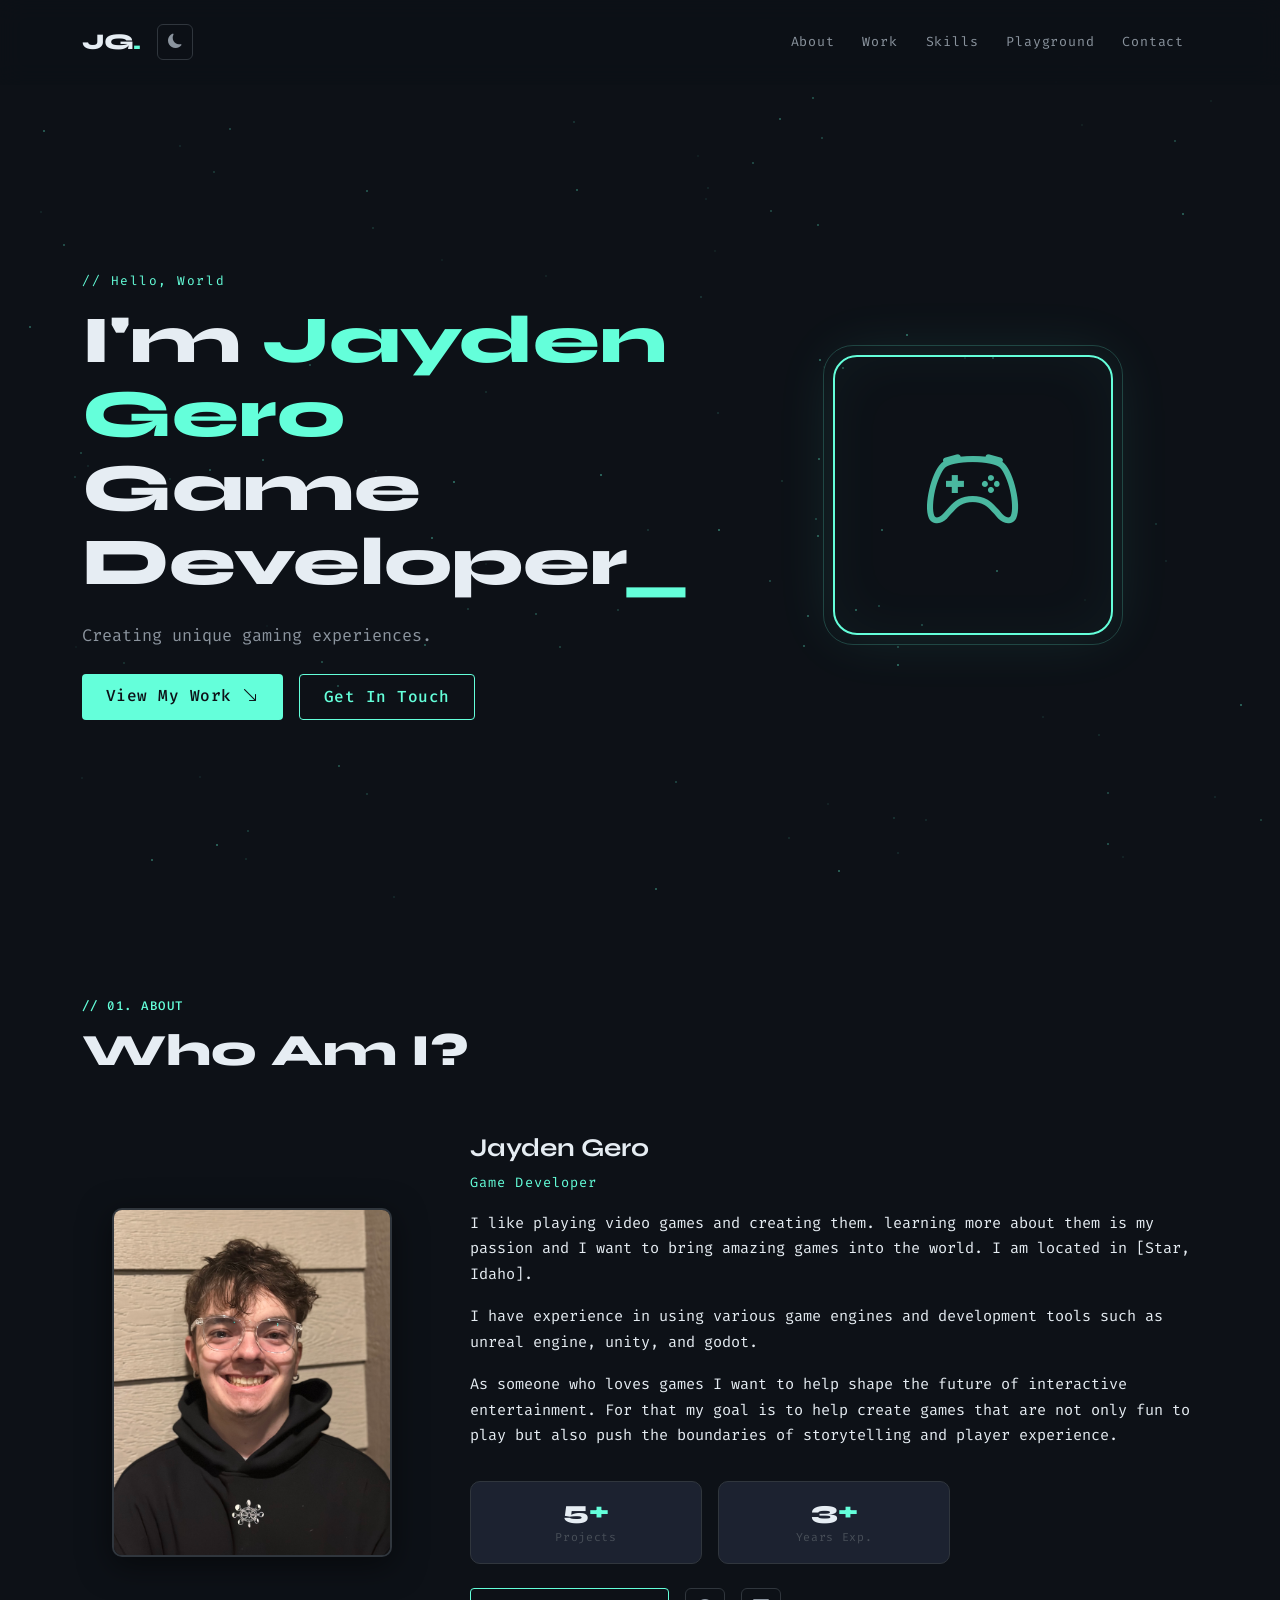
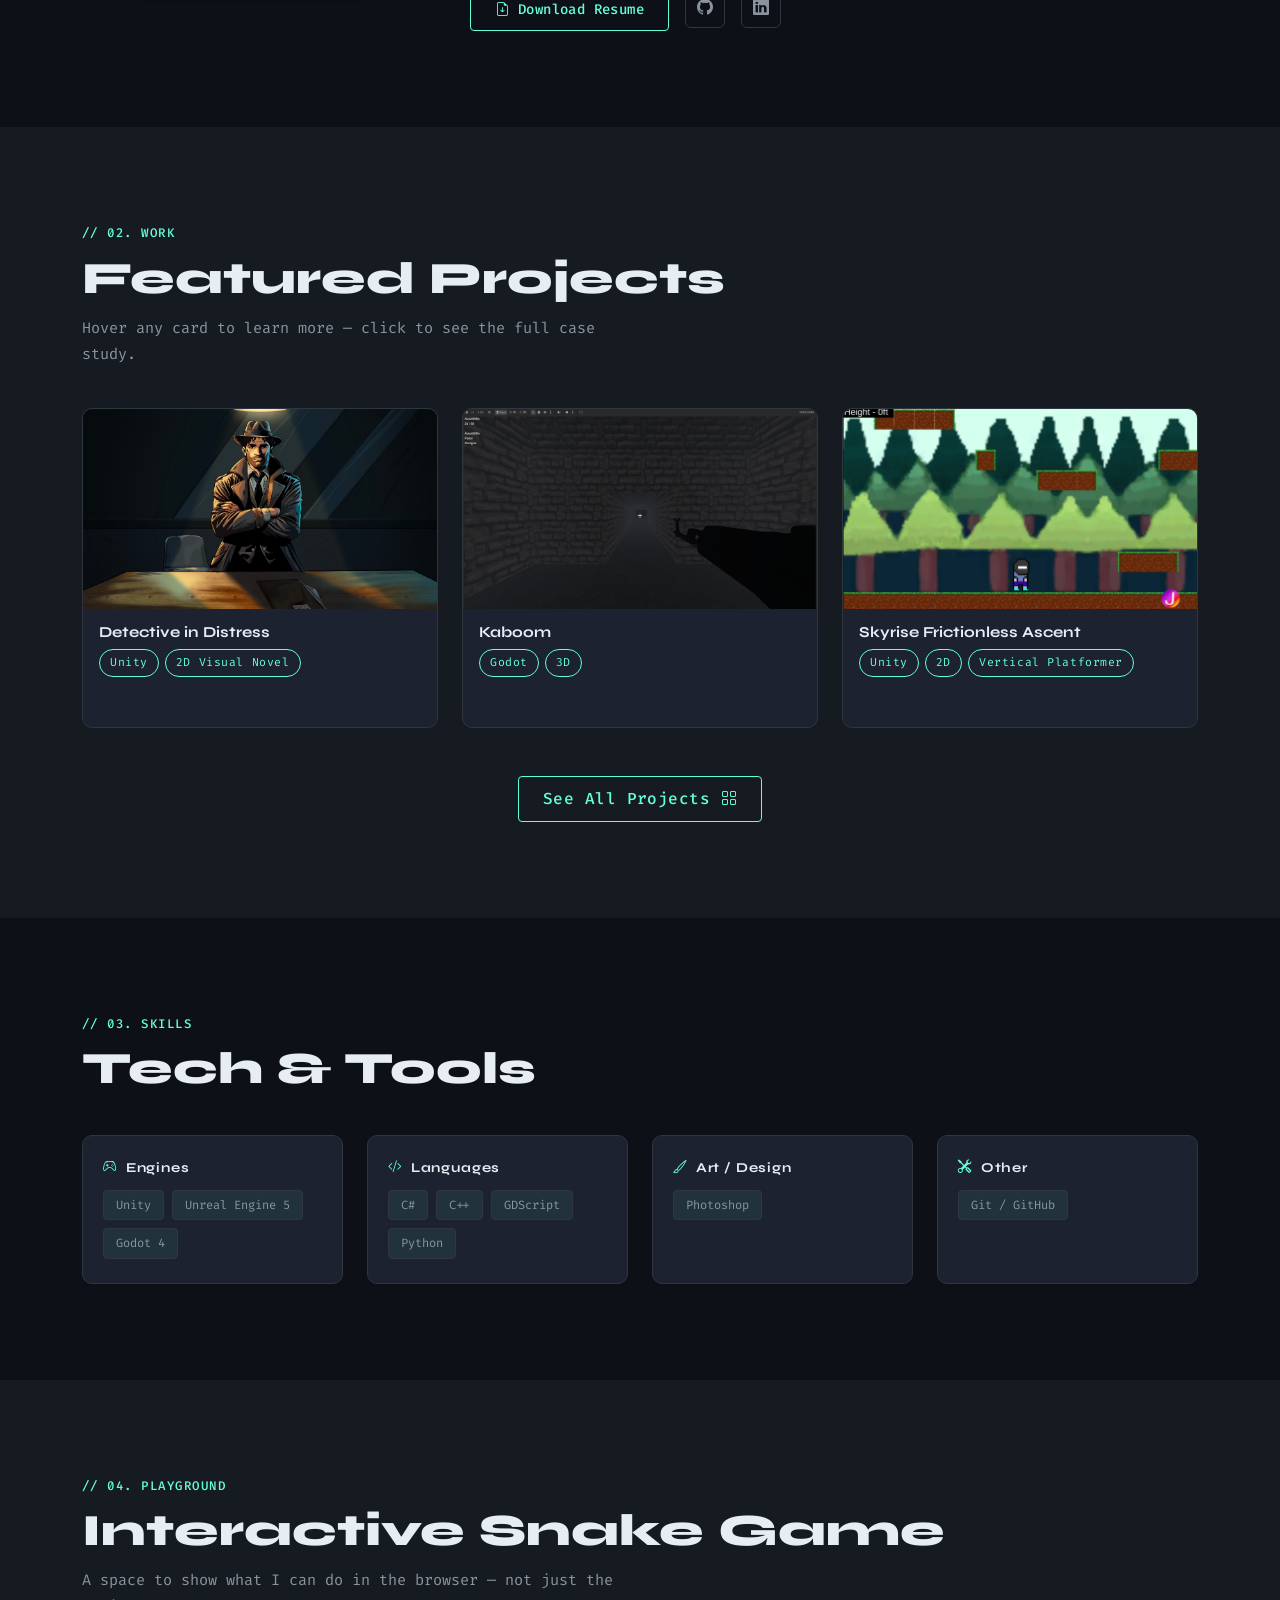
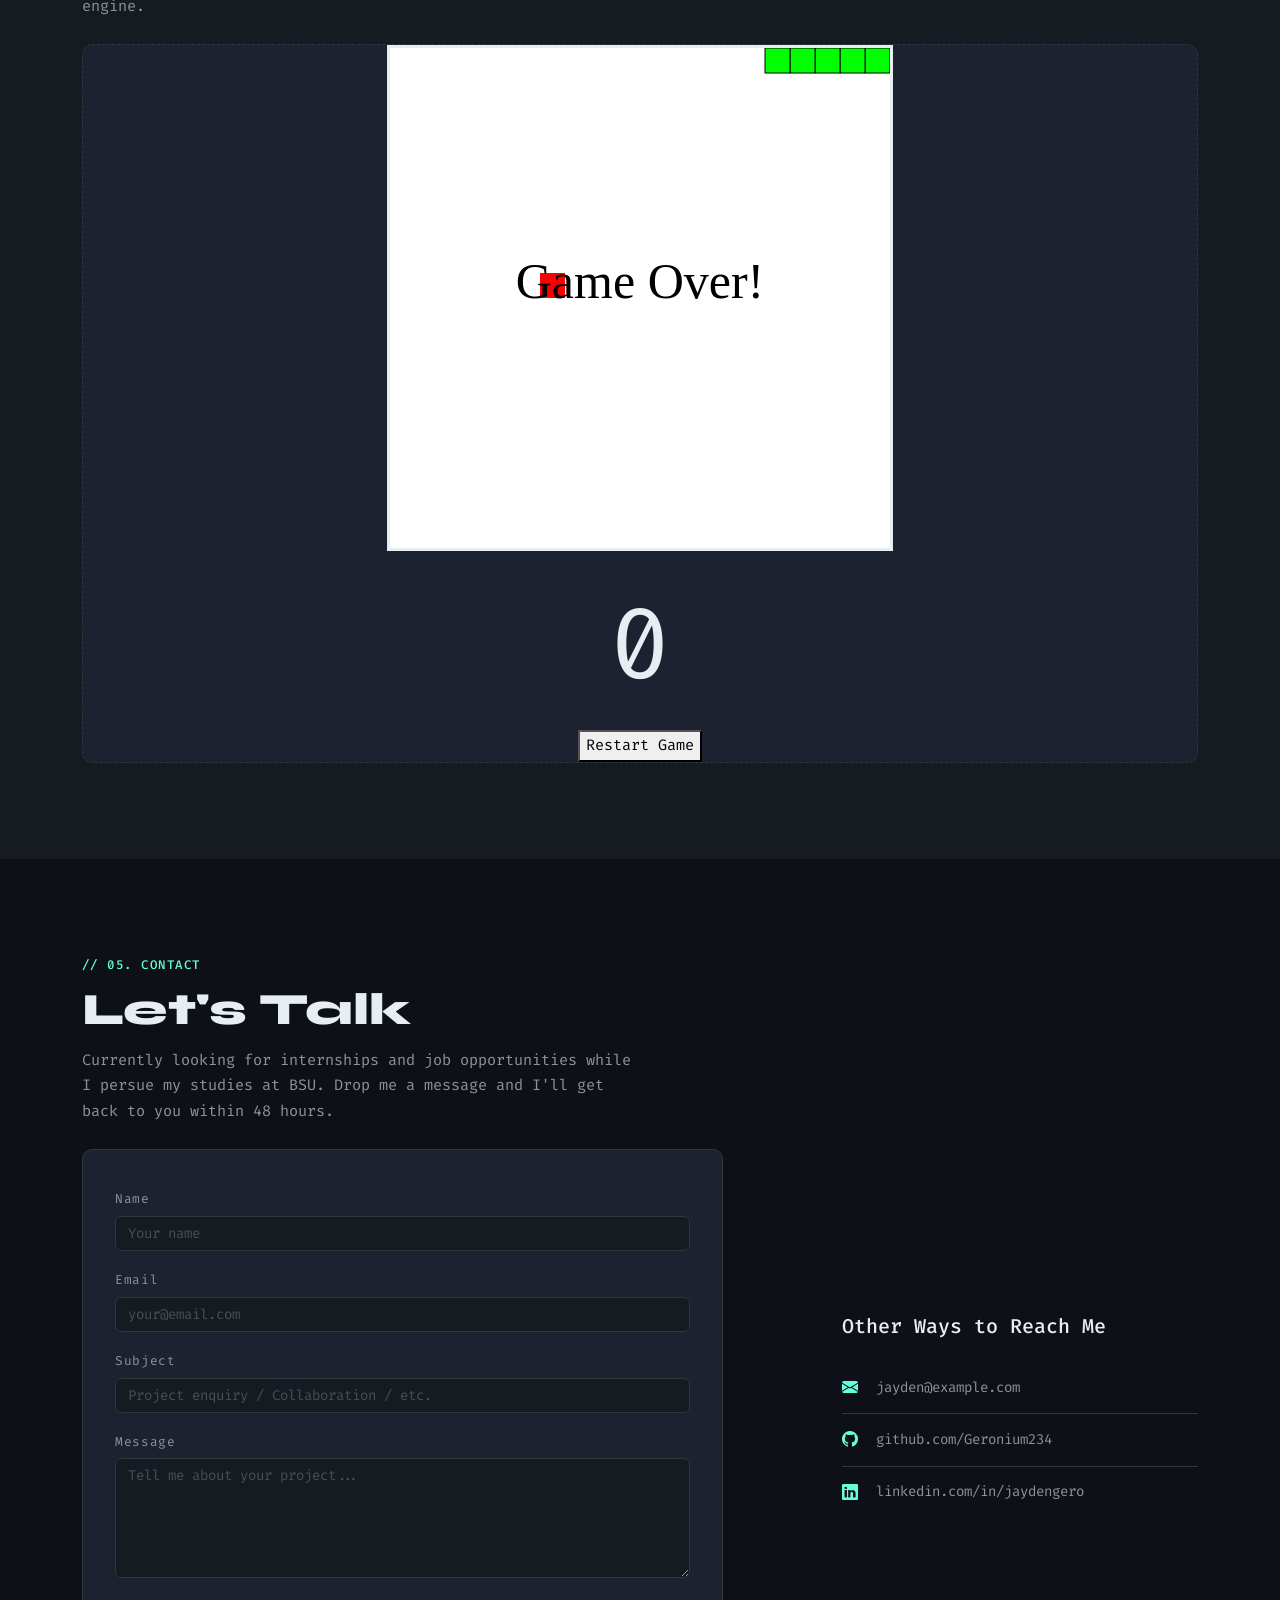
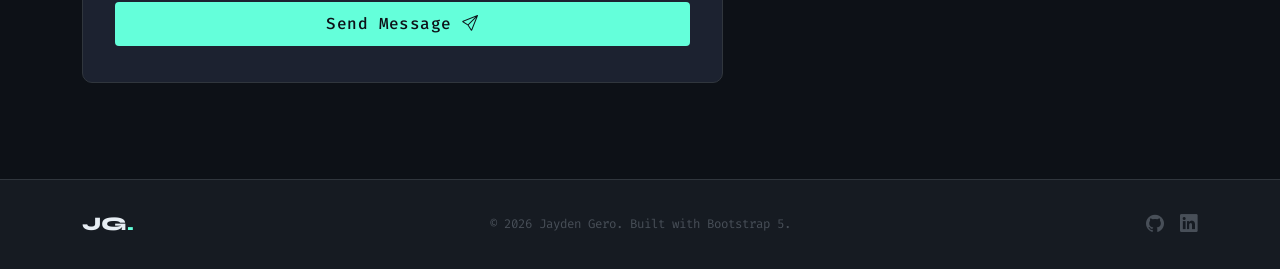
==== commit d66eaa95: "almost done finishing up last touches" ====
--- a/index.html
+++ b/index.html
@@ -289,7 +289,7 @@
                   Detective in Distress is a 2D visual novel where players take on the role of a detective trying to solve a missing person case by traveling to diffrent times. I was responsible for programming the story slider system, the 2D platforming, and implementing the art assets into the Unity engine.
                 </p>
                 <!-- Update href to your project detail page -->
-                <a href="projects/project-alpha.html" class="btn btn-primary-custom btn-sm mt-2">
+                <a href="projects/index.html#detective-in-distress" class="btn btn-primary-custom btn-sm mt-2">
                   Full Case Study <i class="bi bi-arrow-right"></i>
                 </a>
               </div>
@@ -304,27 +304,25 @@
           <div class="artifact-card">
             <div class="flip-front">
               <img
-                src="https://via.placeholder.com/400x300/0d1117/ff6b6b?text=Game+Screenshot+2"
-                alt="Project Beta screenshot"
+                src="assets/KaboomImage.png"
+                alt="Kaboom screenshot"
                 class="artifact-img"
               />
               <div class="artifact-info">
-                <h5 class="artifact-title">Project Beta</h5>
+                <h5 class="artifact-title">Kaboom</h5>
                 <div class="artifact-tags">
-                  <span class="tag">Unreal 5</span>
-                  <span class="tag">Horror</span>
+                  <span class="tag">Godot</span>
+                  <span class="tag">3D</span>
                 </div>
               </div>
             </div>
             <div class="flip-back">
               <div class="flip-back-content">
-                <h5>Project Beta</h5>
+                <h5>Kaboom</h5>
                 <p>
-                  Ut enim ad minim veniam, quis nostrud exercitation ullamco.
-                  Replace this with your second project's description,
-                  key mechanic, or jam theme.
+                  A personal project my friend and I built in Godot. Kaboom is a 3D fps that we made an intro level for off the idea of combining diffrent bullets from other weapons. I was responsible for programming the core gameplay mechanics, including the Animations, shooting system and level design.
                 </p>
-                <a href="projects/project-beta.html" class="btn btn-primary-custom btn-sm mt-2">
+                <a href="projects/index.html#kaboom" class="btn btn-primary-custom btn-sm mt-2">
                   Full Case Study <i class="bi bi-arrow-right"></i>
                 </a>
               </div>
@@ -335,31 +333,30 @@
 
       <!-- ARTIFACT CARD 3 -->
       <div class="col-sm-6 col-lg-4">
-        <div class="artifact-card-wrapper" onmouseenter="trackArtifactHover('Project Gamma')">
+        <div class="artifact-card-wrapper" onmouseenter="trackArtifactHover('Skyrise Frictionless Ascent')">
           <div class="artifact-card">
             <div class="flip-front">
               <img
-                src="https://via.placeholder.com/400x300/0d1117/ffd700?text=Game+Screenshot+3"
-                alt="Project Gamma screenshot"
+                src="assets/SkyriseImage.png"
+                alt="Skyrise Frictionless Ascent screenshot"
                 class="artifact-img"
               />
               <div class="artifact-info">
-                <h5 class="artifact-title">Project Gamma</h5>
+                <h5 class="artifact-title">Skyrise Frictionless Ascent</h5>
                 <div class="artifact-tags">
-                  <span class="tag">Godot</span>
-                  <span class="tag">Puzzle</span>
+                  <span class="tag">Unity</span>
+                  <span class="tag">2D</span>
+                  <span class="tag">Vertical Platformer</span>
                 </div>
               </div>
             </div>
             <div class="flip-back">
               <div class="flip-back-content">
-                <h5>Project Gamma</h5>
+                <h5>Skyrise Frictionless Ascent</h5>
                 <p>
-                  Duis aute irure dolor in reprehenderit in voluptate velit.
-                  Replace with your third project — consider including a jam
-                  placing or notable review if applicable.
+                  A vertical platformer where players control a character with no friction, making movement and momentum key to navigating the level. I was responsible for creating everything in this project including programming the core movement mechanics, including the physics-based controls, level design, audio, and animations.
                 </p>
-                <a href="projects/project-gamma.html" class="btn btn-primary-custom btn-sm mt-2">
+                <a href="projects/index.html#skyrise-frictionless-ascent" class="btn btn-primary-custom btn-sm mt-2">
                   Full Case Study <i class="bi bi-arrow-right"></i>
                 </a>
               </div>
@@ -480,25 +477,17 @@
 <section id="playground" class="section-padding section-alt">
   <div class="container">
     <div class="section-label">// 04. Playground</div>
-    <h2 class="section-title">Interactive Demo</h2>
+    <h2 class="section-title">Interactive Snake Game</h2>
     <p class="section-sub">A space to show what I can do in the browser — not just the engine.</p>
 
     <div class="playground-frame mt-4 text-center">
-      <div class="playground-placeholder">
-        <i class="bi bi-joystick playground-icon"></i>
-        <h4 class="mt-3">Mini-Game Coming Soon</h4>
-        <p class="text-muted mt-2">
-          <!-- Update this text when you've decided what to build -->
-          This area will host an interactive web demo — see the HTML comment
-          above for recommended game ideas. A particle system, canvas breakout
-          clone, or procedural dungeon generator would all work brilliantly here.
-        </p>
-        <div class="mt-3 d-flex justify-content-center gap-2 flex-wrap">
-          <span class="tag">Canvas API</span>
-          <span class="tag">Vanilla JS</span>
-          <span class="tag">Game Loop</span>
-        </div>
-      </div>
+      <!-- Simple Snake Game implemented in vanilla JS -->
+      <div id="gameContainer">
+        <canvas id="gameBoard" width="500" height="500"></canvas>
+        <div id="scoreText">0</div>
+        <button id="restartBtn">Restart Game</button>
+      </div>
+      <script src="app.js"></script>
     </div>
   </div>
 </section>
@@ -518,7 +507,7 @@
     <h2 class="section-title">Let's Talk</h2>
     <p class="section-sub">
       <!-- Replace with your actual availability / open-to-work status -->
-      Currently open to freelance projects and full-time opportunities.
+      Currently looking for internships and job opportunities while I persue my studies at BSU.
       Drop me a message and I'll get back to you within 48 hours.
     </p>
 
--- a/style.css
+++ b/style.css
@@ -790,3 +790,25 @@
   .section-title { font-size: 1.7rem; }
   .photo-frame { width: 220px; }
 }
+
+
+/* GAME CANVAS STYLES */
+#gameContainer{
+  text-align: center;
+}
+#gameBoard{
+  border: 3px solid;
+}
+#scoreText{
+  font-family: 'Fira Code', monospace;
+  font-size: 100px;
+}
+#resetBtn{
+  font-family: "Permanent Marker", cursive;
+  font-size: 22px;
+  width: 100px;
+  height: 50px;
+  border: 4px solid;
+  border-radius: 15px;
+  cursor: pointer;
+}
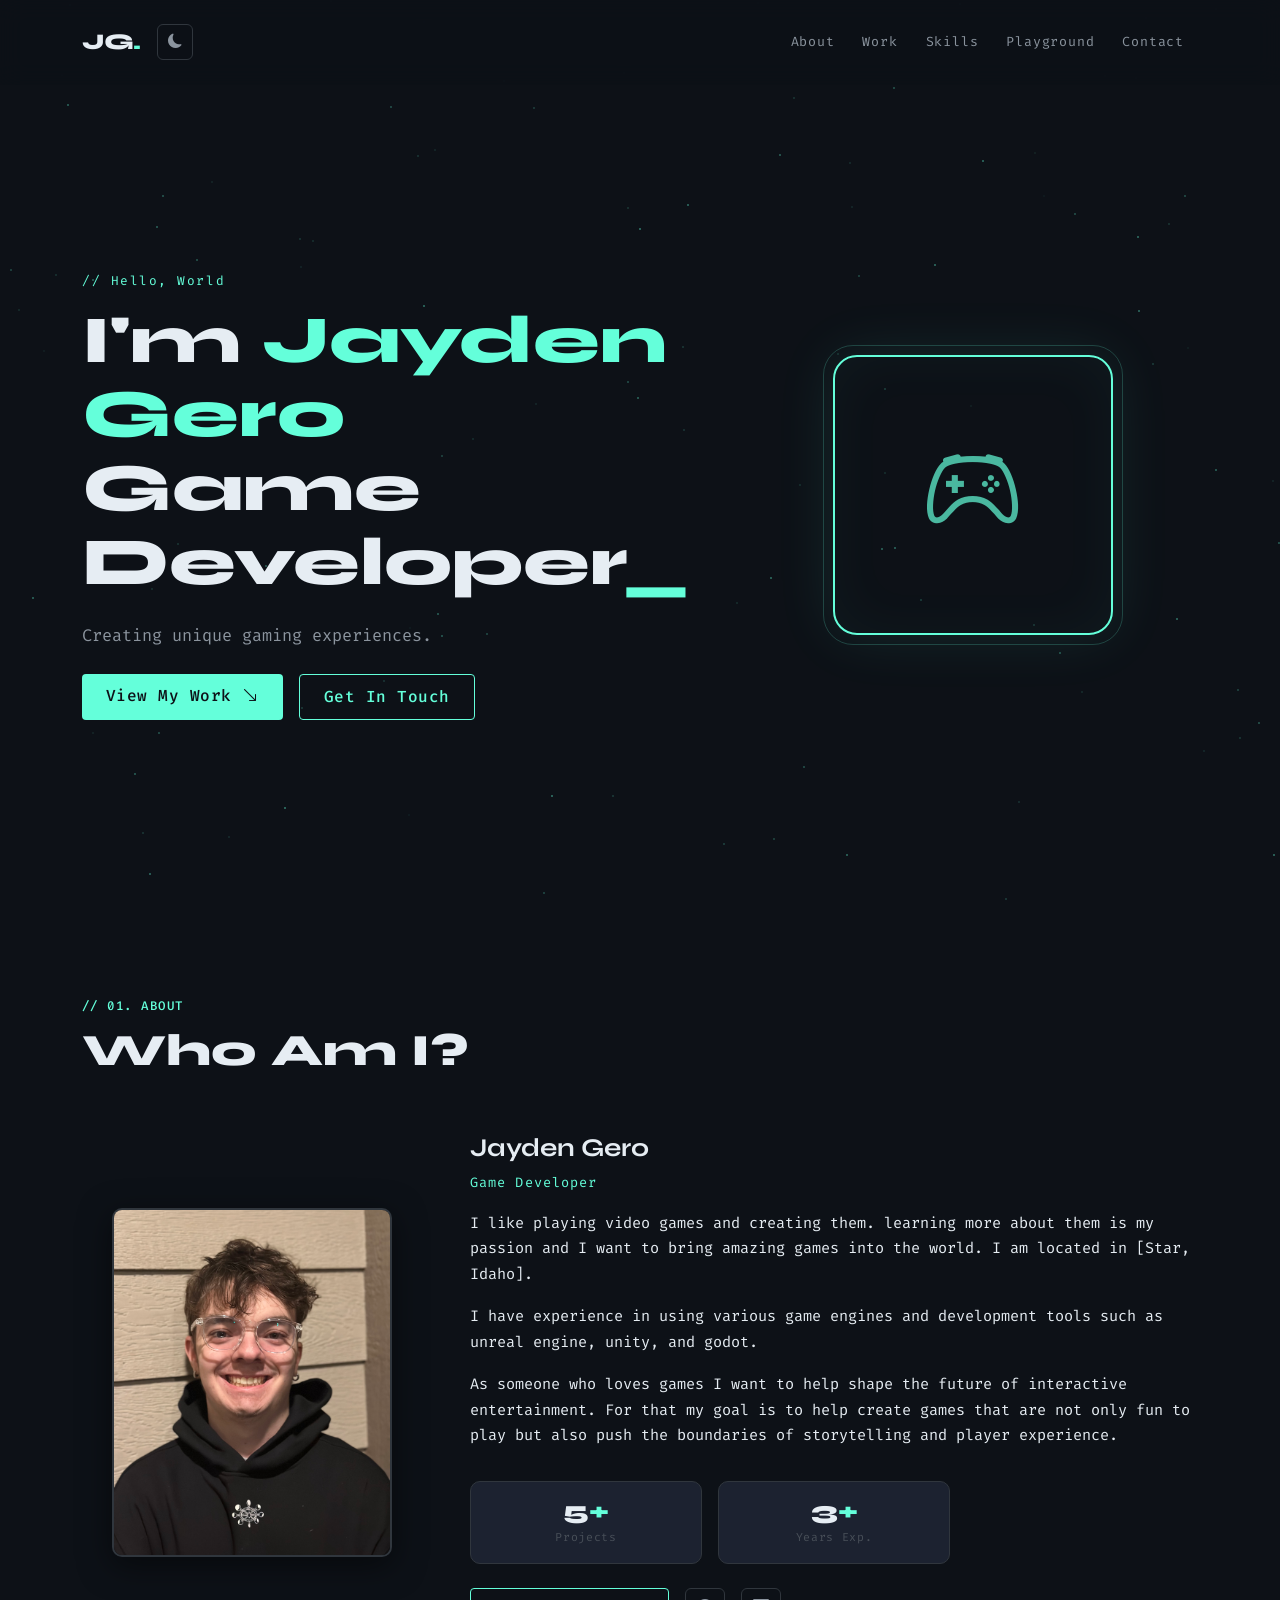
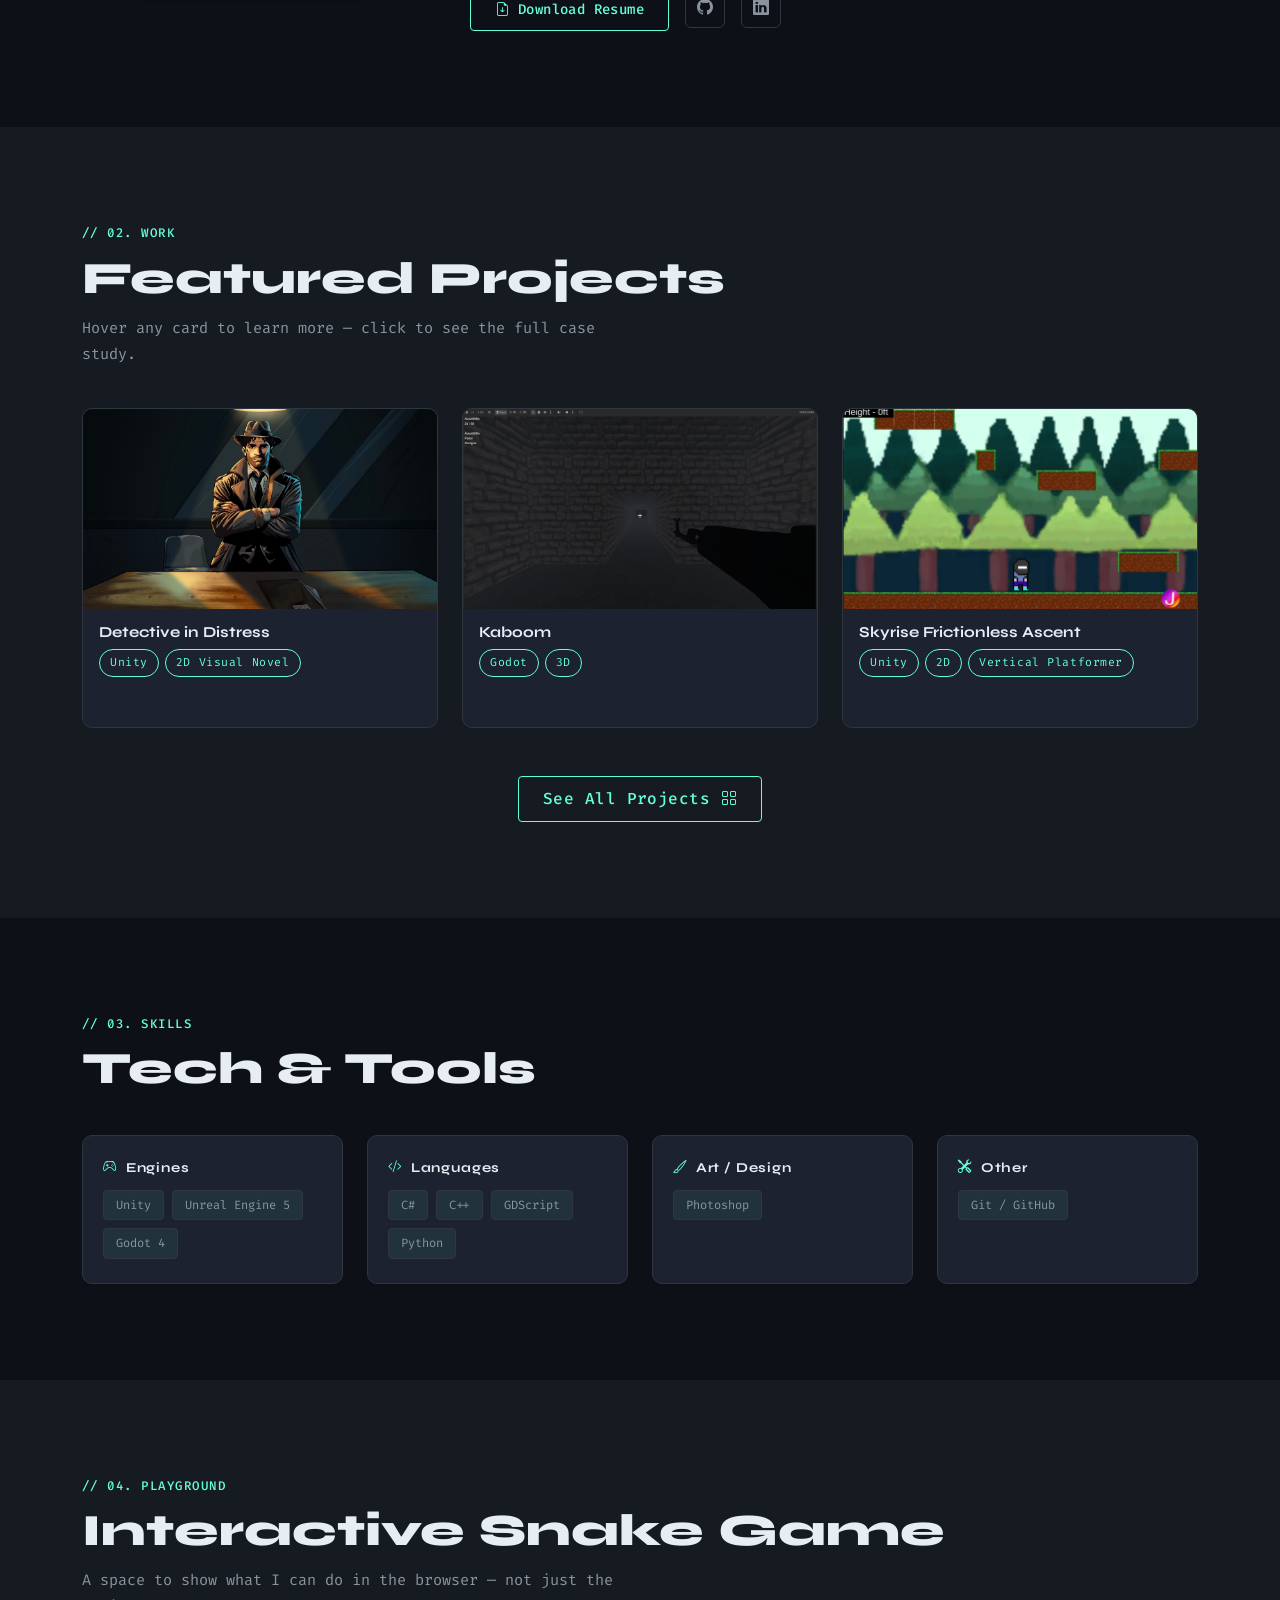
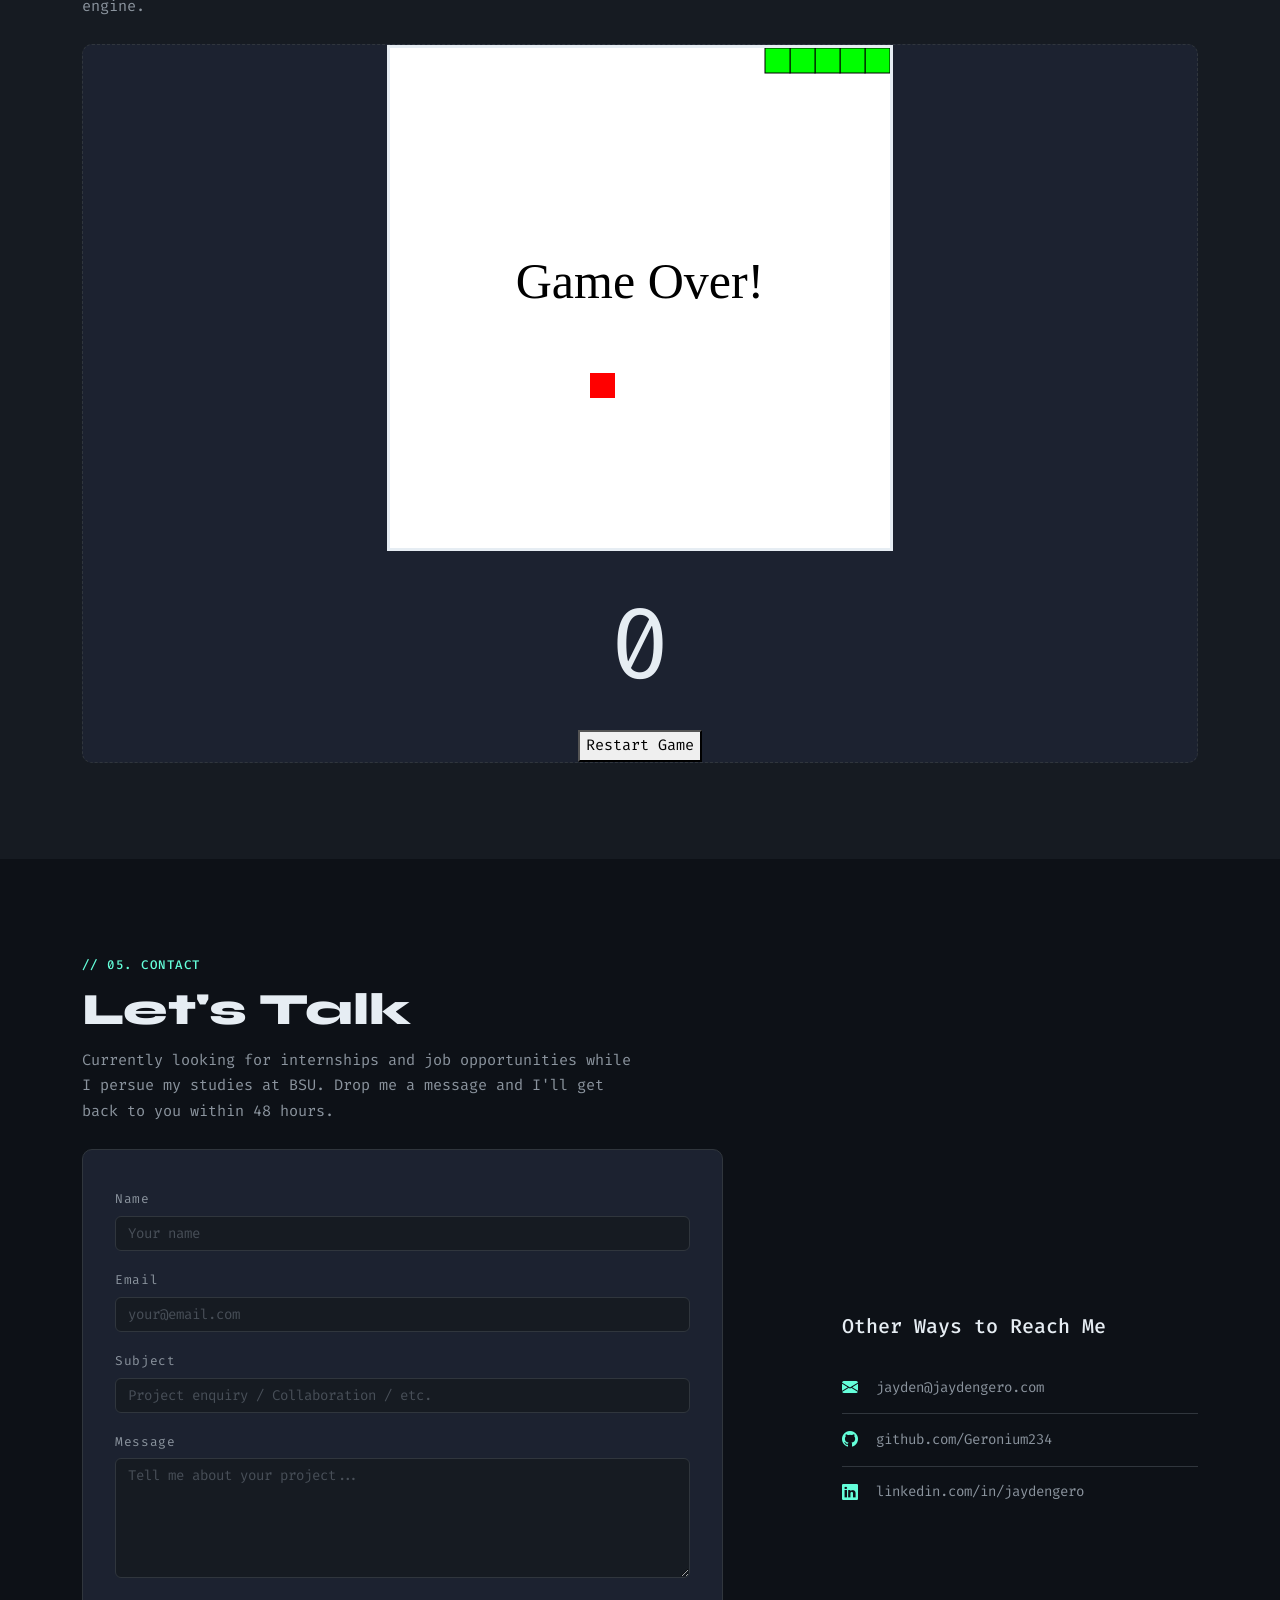
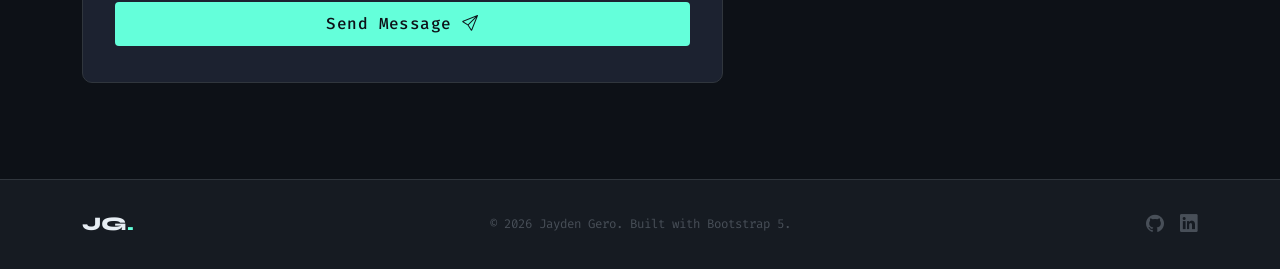
==== commit cc7093c6: "Finished for now Complete portfolio" ====
--- a/index.html
+++ b/index.html
@@ -551,9 +551,9 @@
           <h5 class="mb-4">Other Ways to Reach Me</h5>
 
           <!-- Replace href and text with your real email -->
-          <a href="mailto:jayden@example.com" class="contact-link">
+          <a href="mailto:jayden@jaydengero.com" class="contact-link">
             <i class="bi bi-envelope-fill accent"></i>
-            <span>jayden@example.com</span>
+            <span>jayden@jaydengero.com</span>
           </a>
 
           <!-- Replace with your real GitHub -->
@@ -584,8 +584,8 @@
       &copy; <span id="footerYear"></span> Jayden Gero. Built with Bootstrap 5.
     </p>
     <div class="d-flex gap-3">
-      <a href="https://github.com/" target="_blank" class="footer-link" aria-label="GitHub"><i class="bi bi-github"></i></a>
-      <a href="https://linkedin.com/" target="_blank" class="footer-link" aria-label="LinkedIn"><i class="bi bi-linkedin"></i></a>
+      <a href="https://github.com/Geronium234" target="_blank" class="footer-link" aria-label="GitHub"><i class="bi bi-github"></i></a>
+      <a href="https://linkedin.com/in/jaydengero" target="_blank" class="footer-link" aria-label="LinkedIn"><i class="bi bi-linkedin"></i></a>
     </div>
   </div>
 </footer>
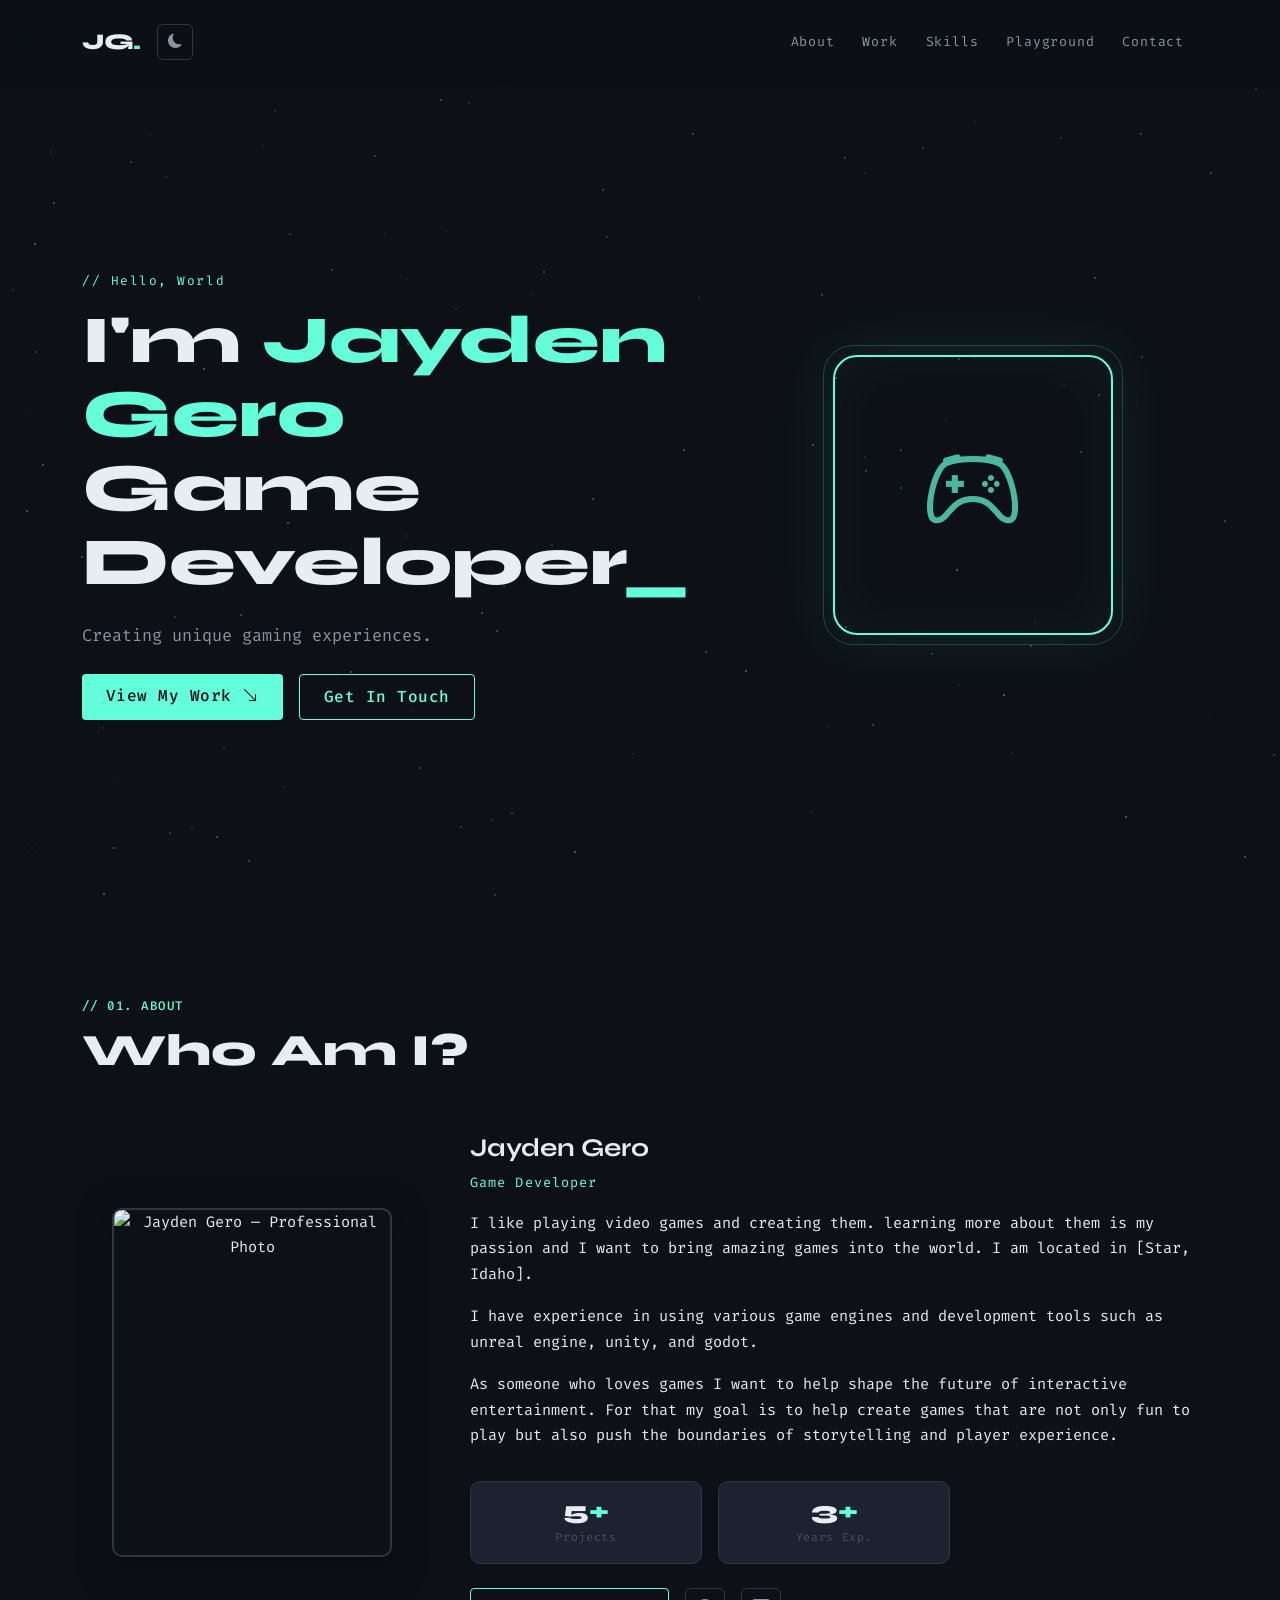
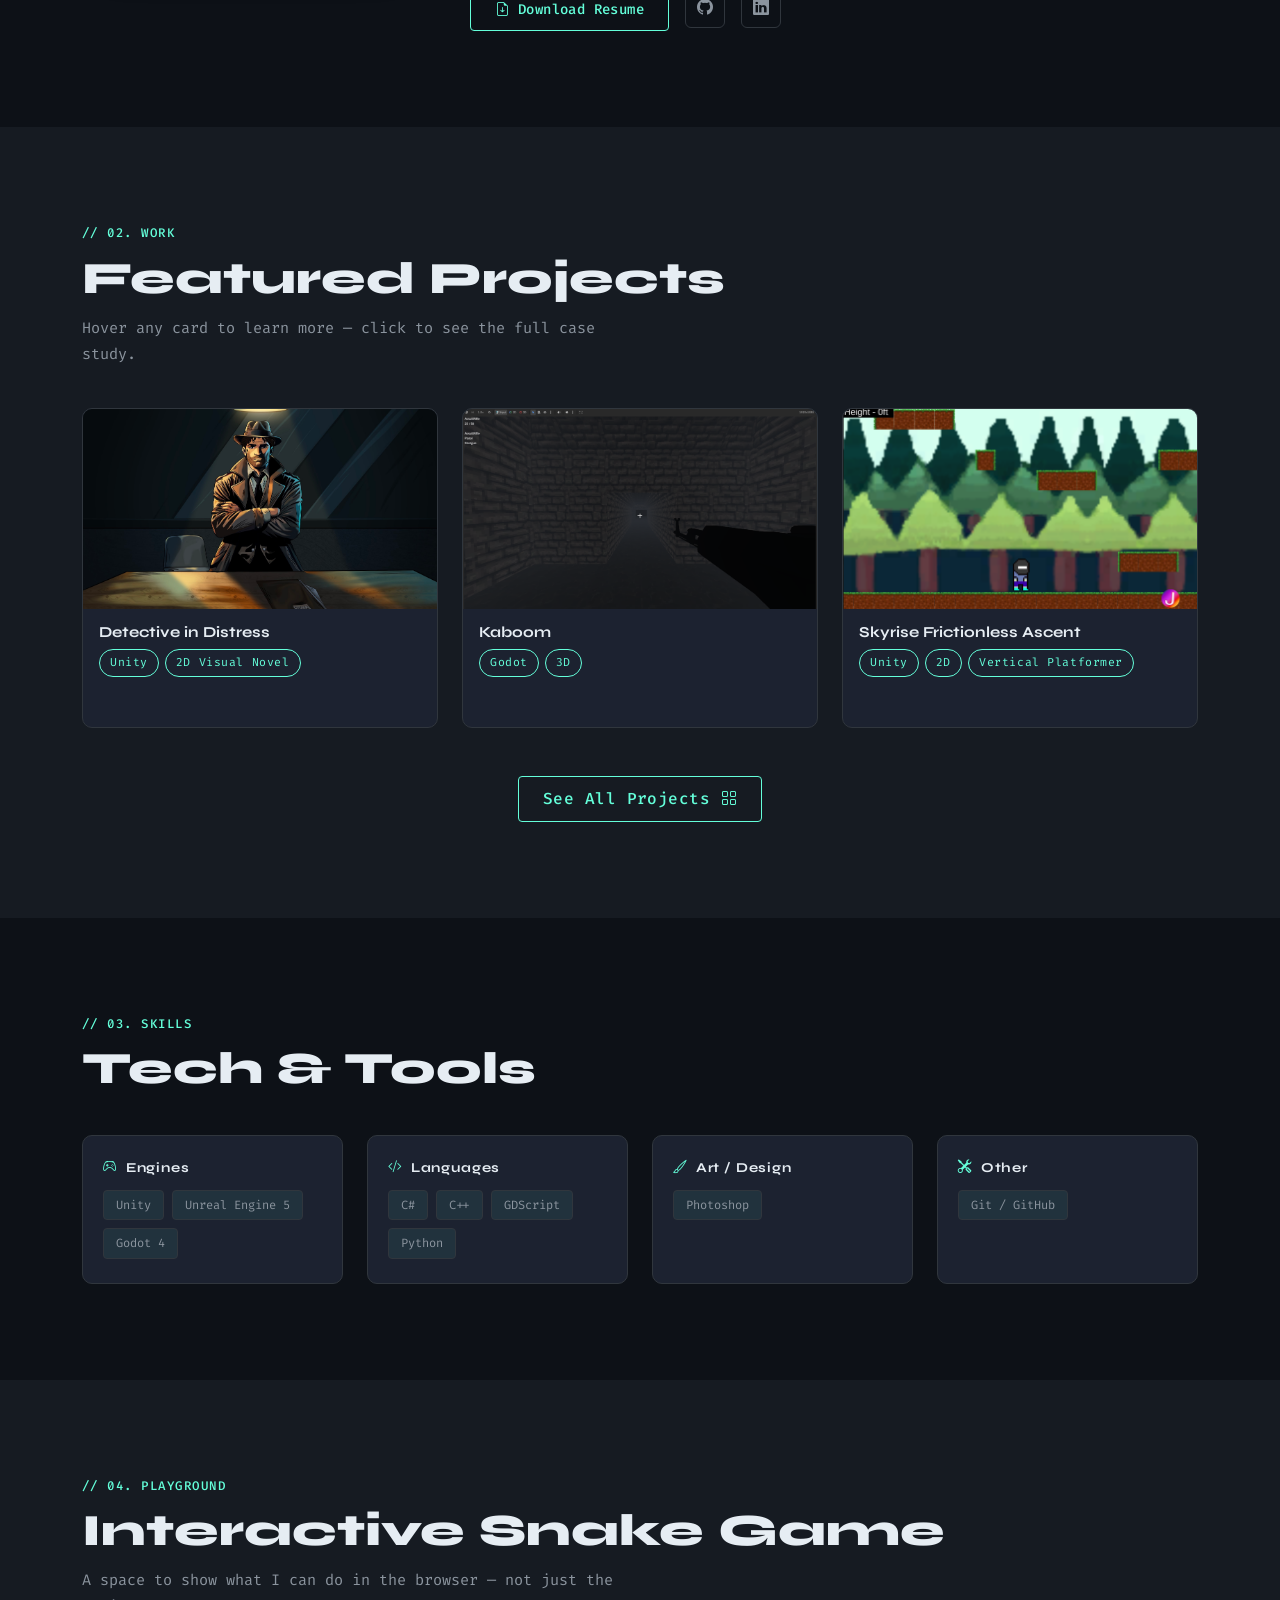
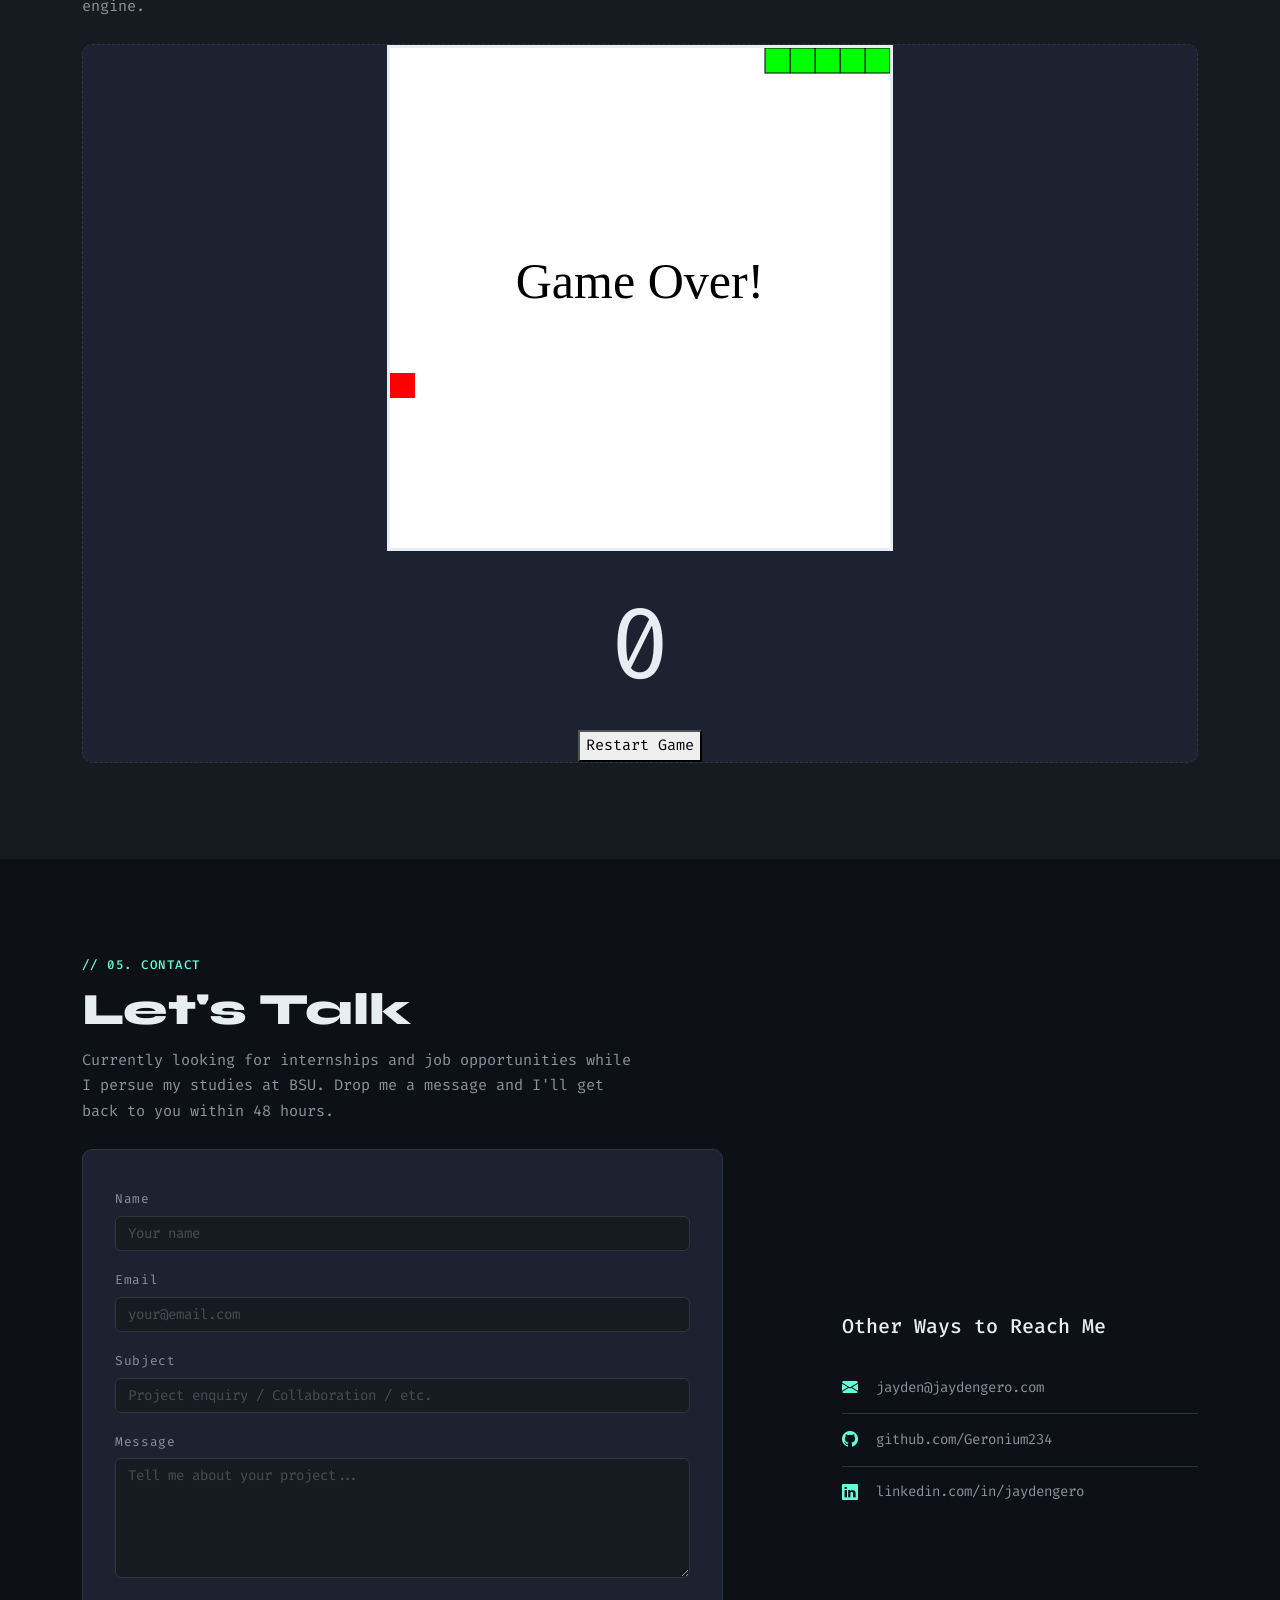
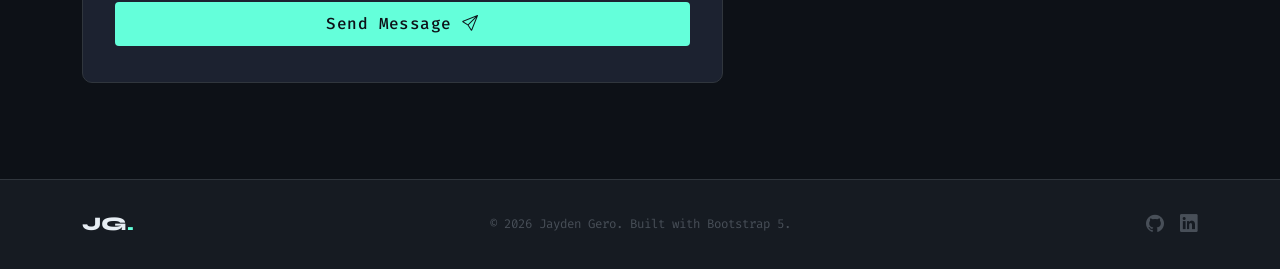
==== commit 5833dcb5: "added professional Image" ====
--- a/index.html
+++ b/index.html
@@ -165,7 +165,7 @@
       <div class="col-md-4 text-center">
         <div class="photo-frame mx-auto">
           <img
-            src="assets/professional-image.jpeg"
+            src="assets/Professional-image.jpeg"
             alt="Jayden Gero — Professional Photo"
             class="img-fluid"
           />
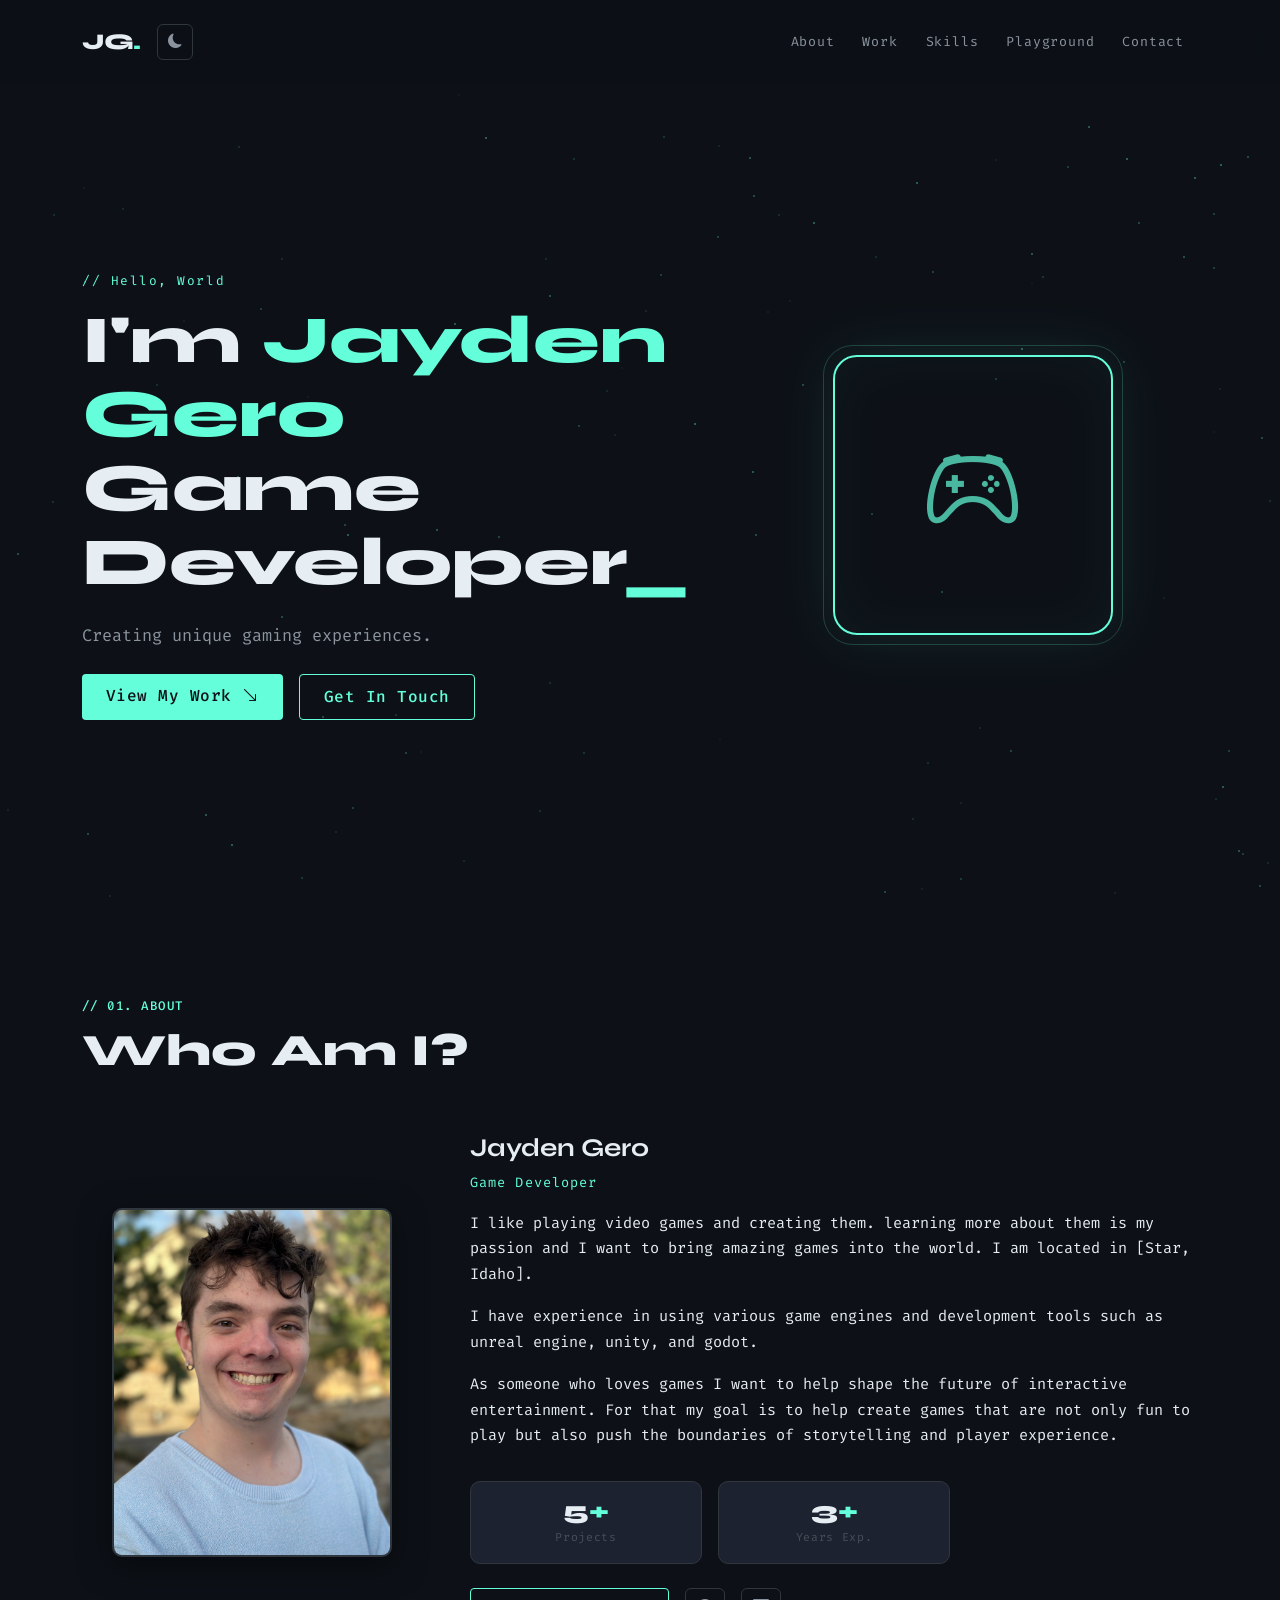
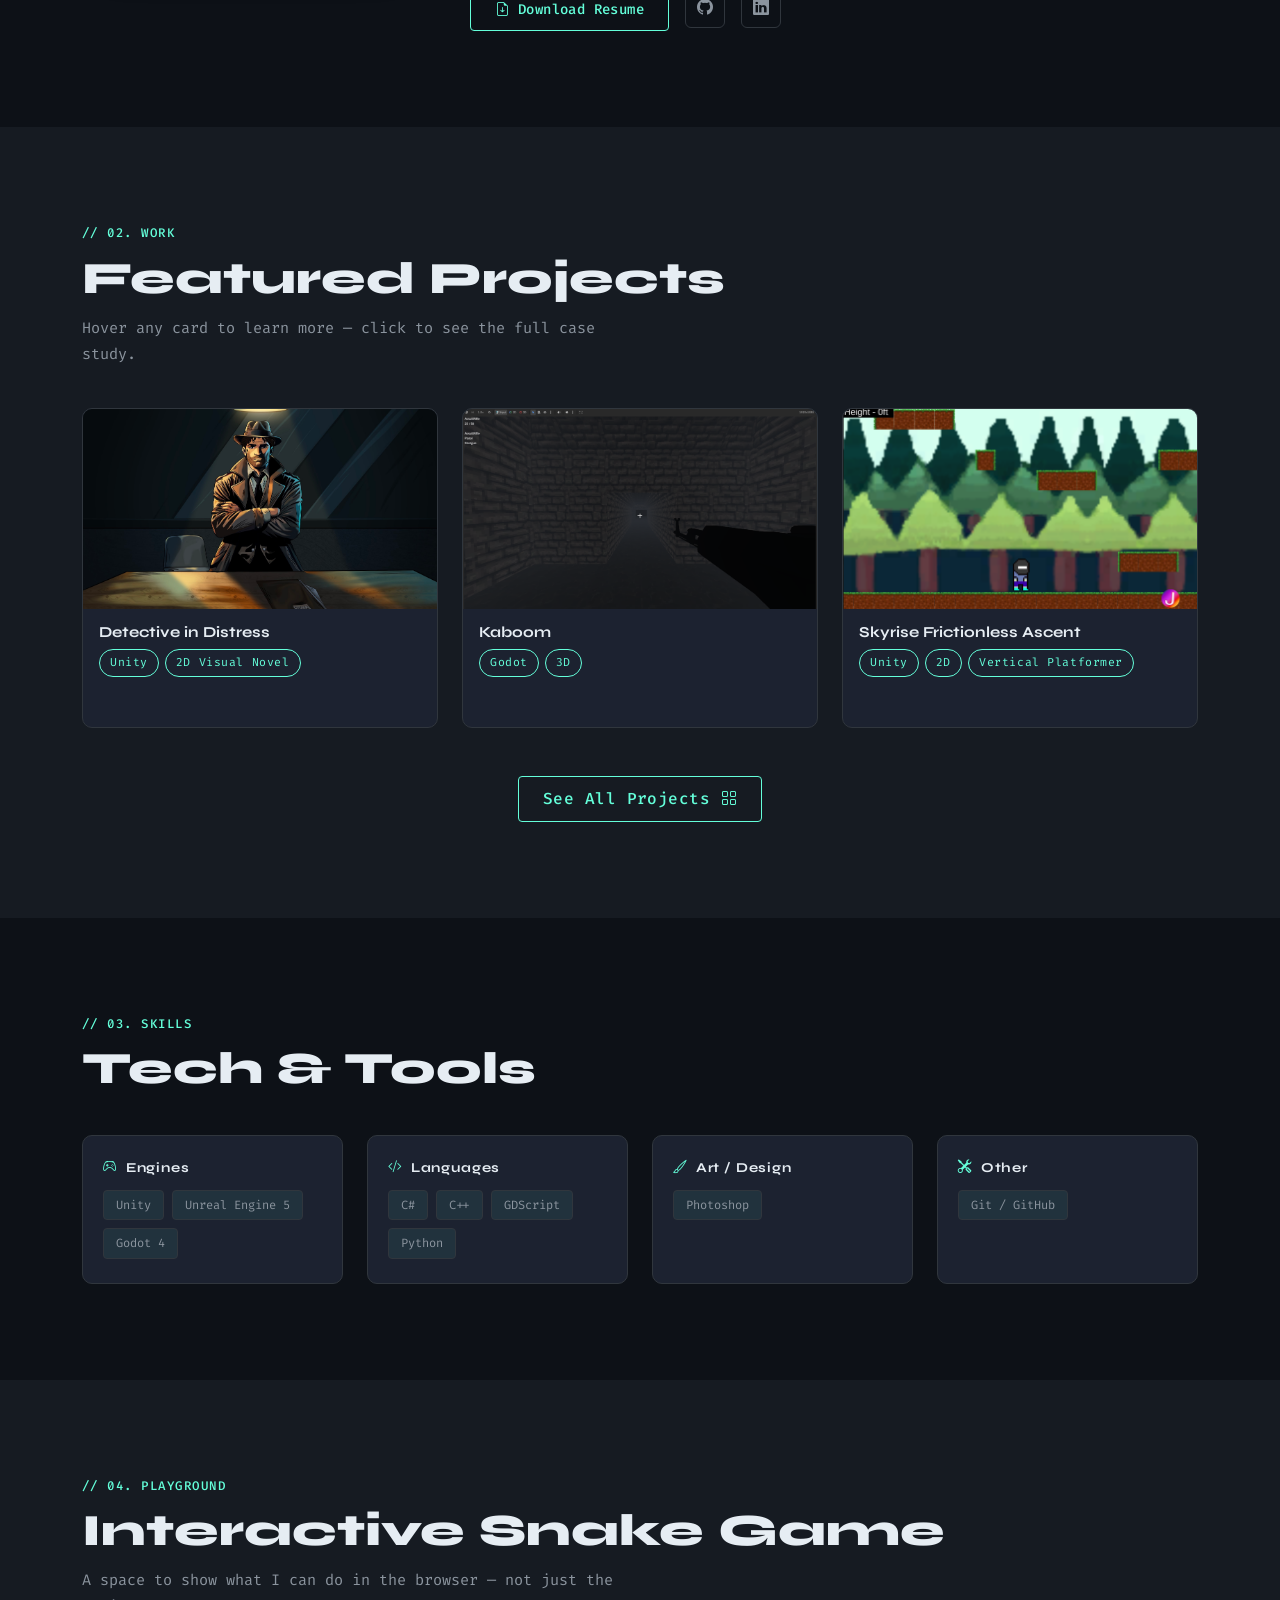
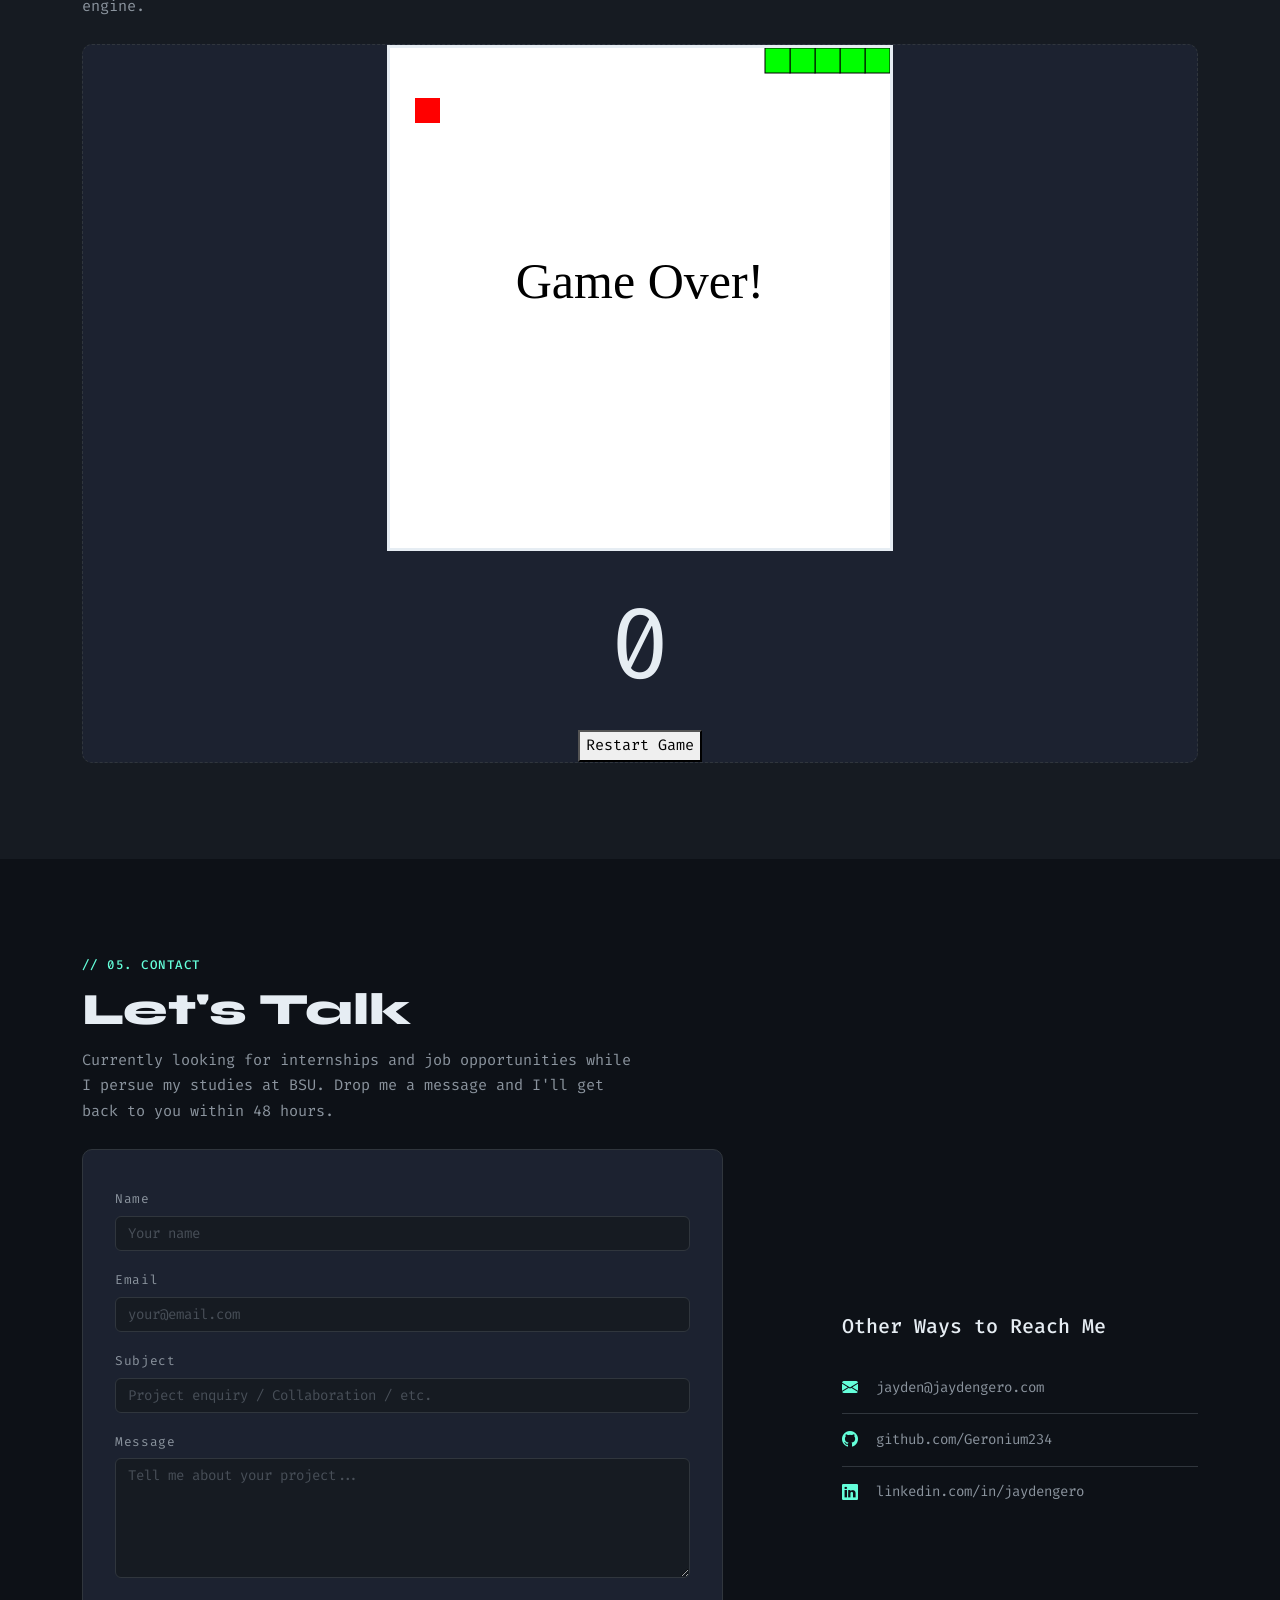
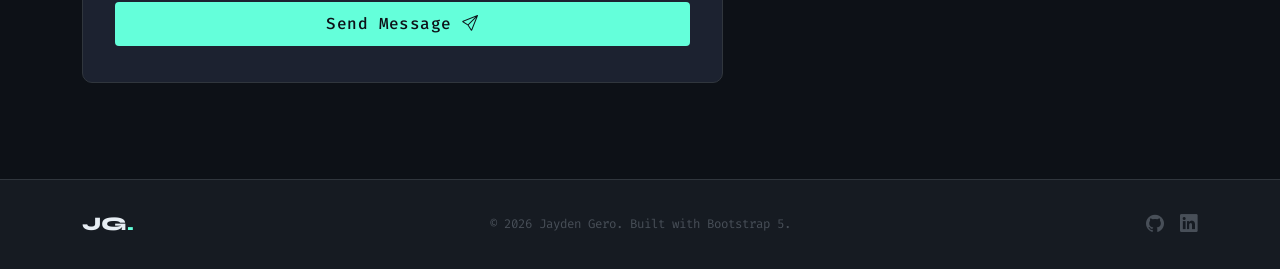
==== commit 0aa458ba: "Checking to see if i can fix my image" ====
--- a/index.html
+++ b/index.html
@@ -165,7 +165,7 @@
       <div class="col-md-4 text-center">
         <div class="photo-frame mx-auto">
           <img
-            src="assets/Professional-image.jpeg"
+            src="assets/professional-image.jpeg"
             alt="Jayden Gero — Professional Photo"
             class="img-fluid"
           />
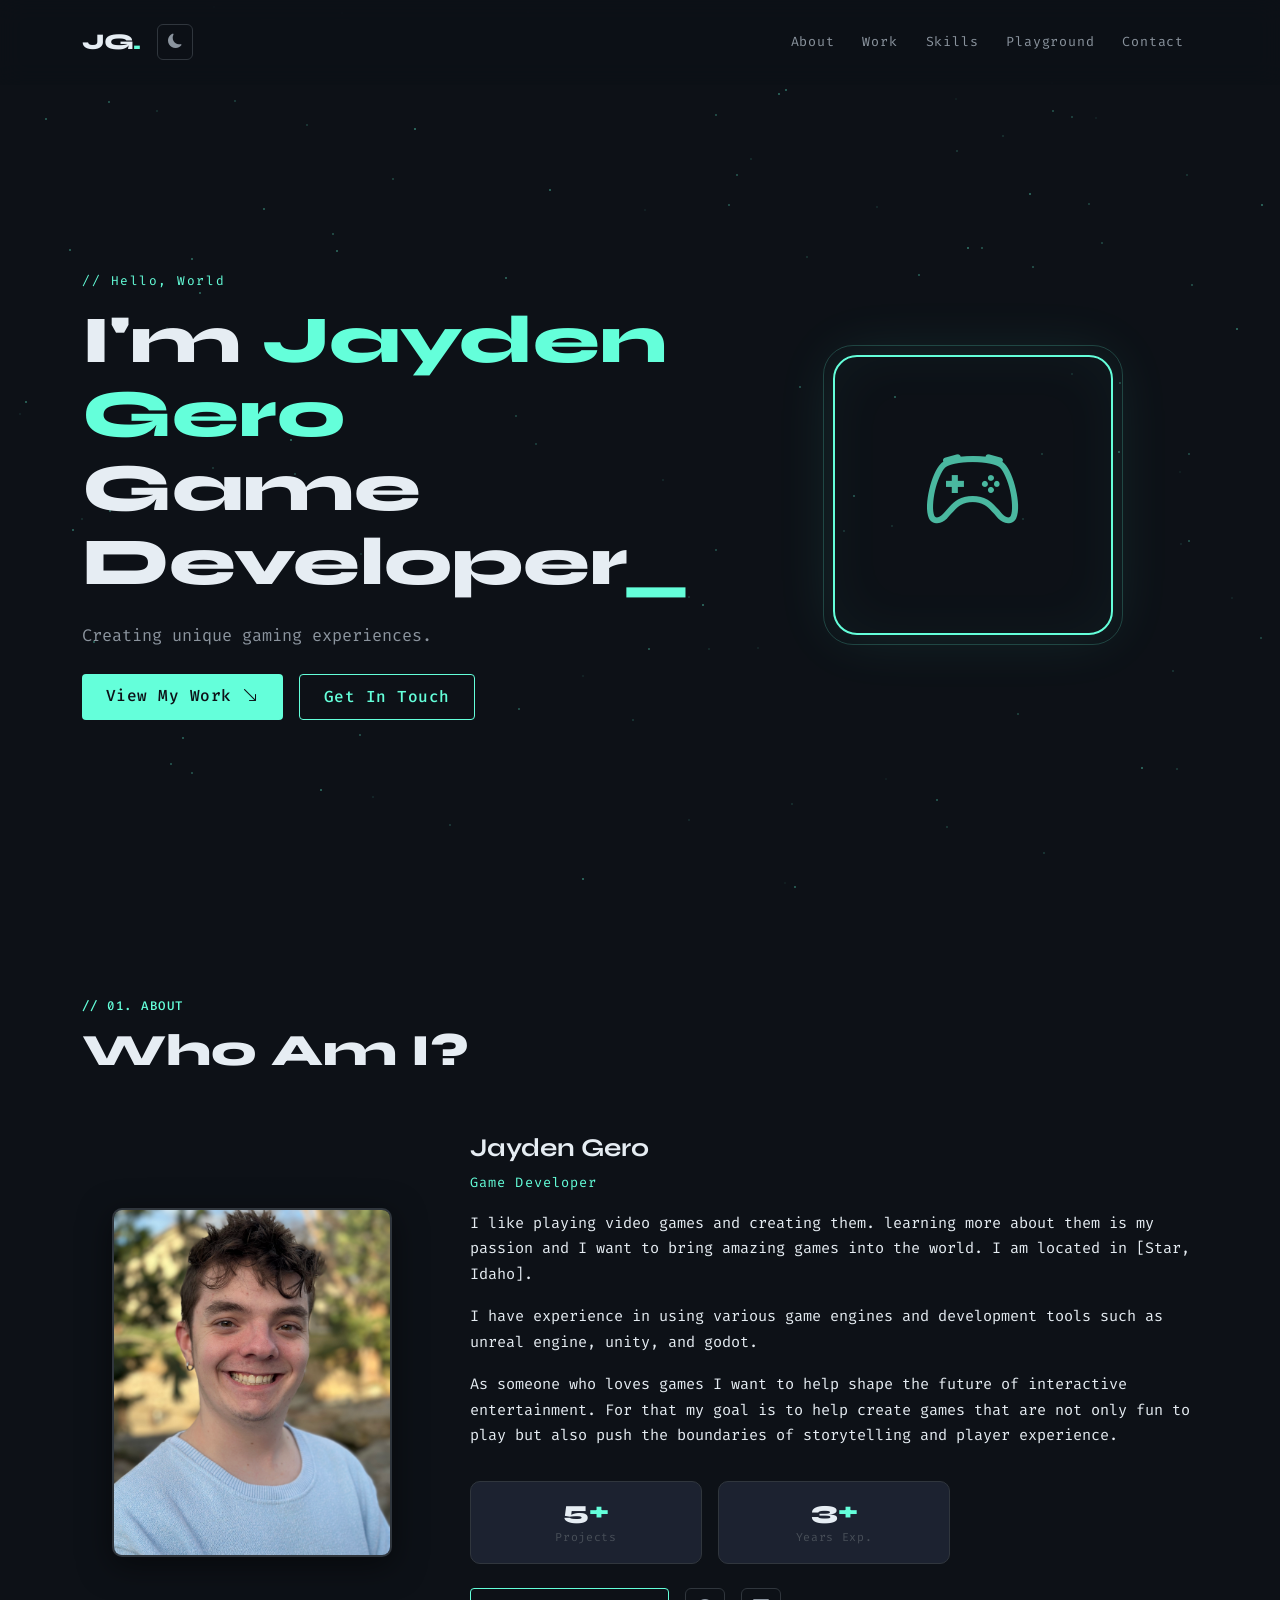
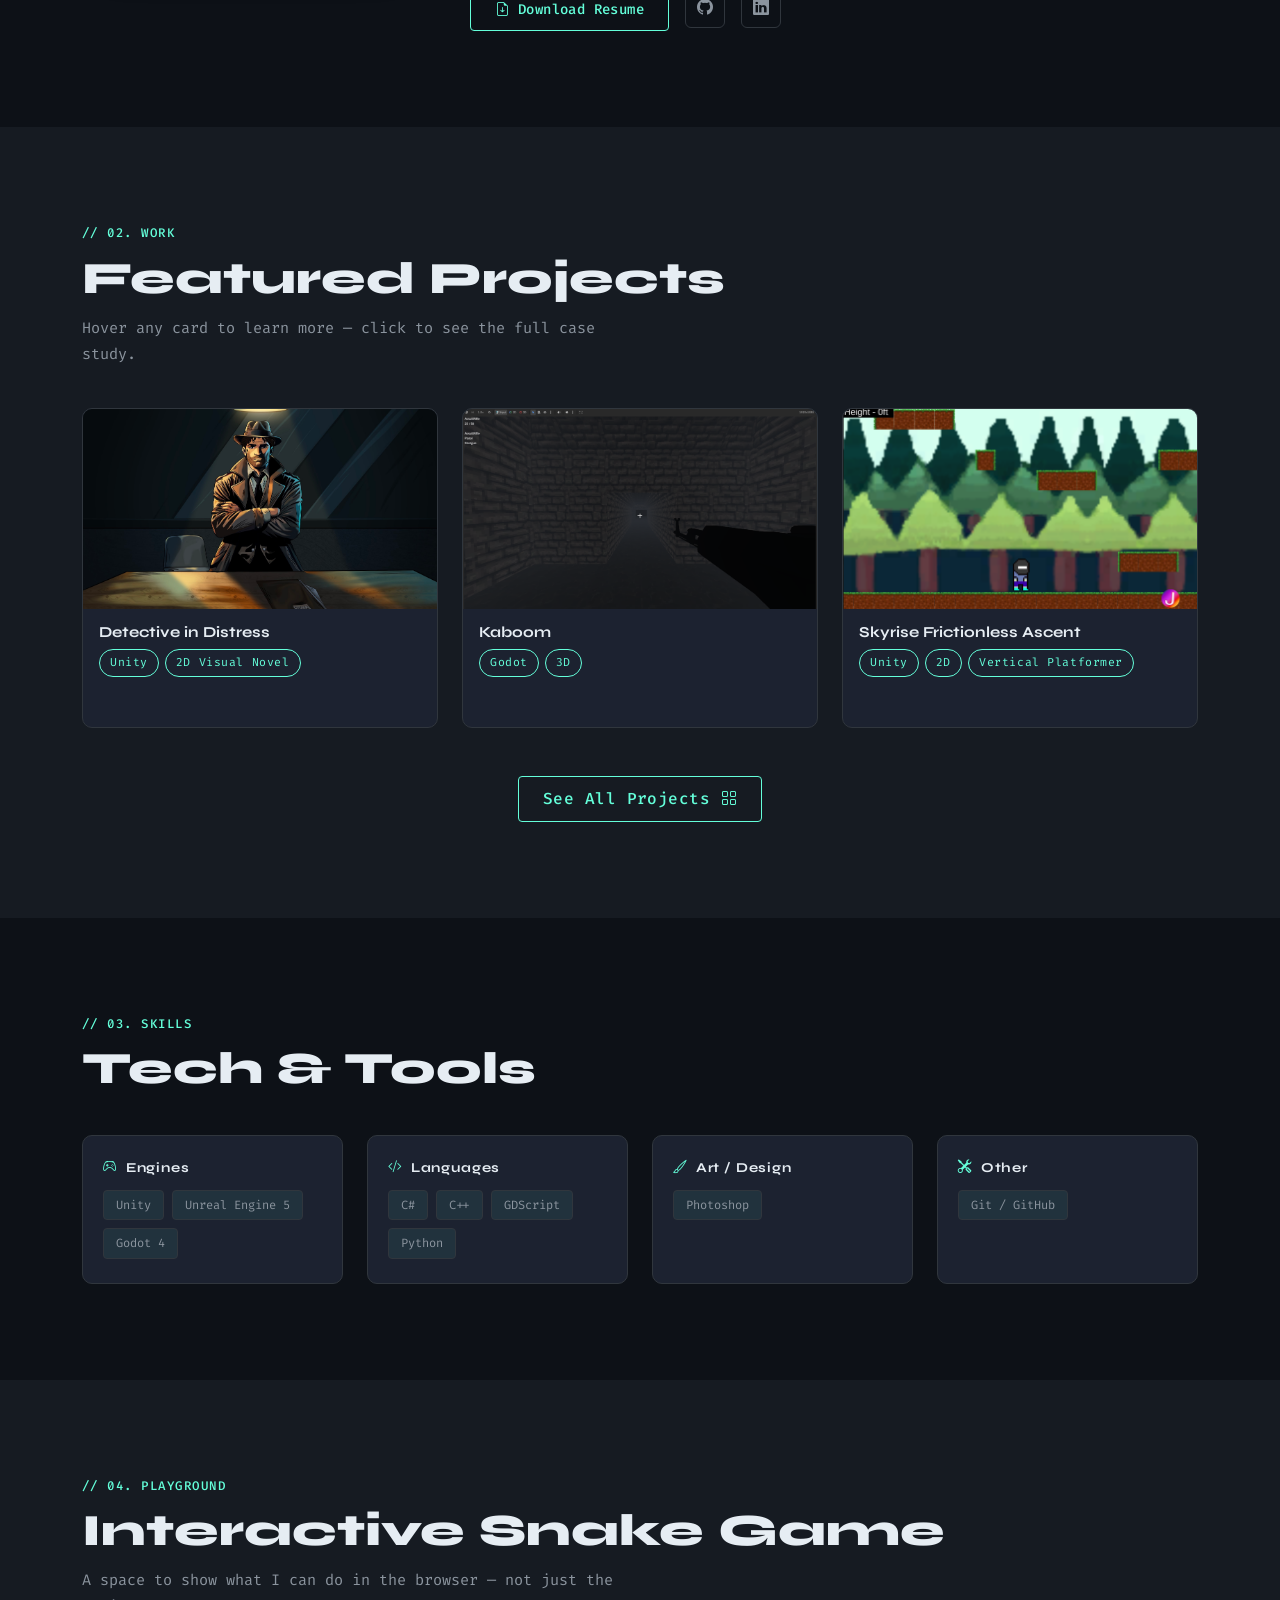
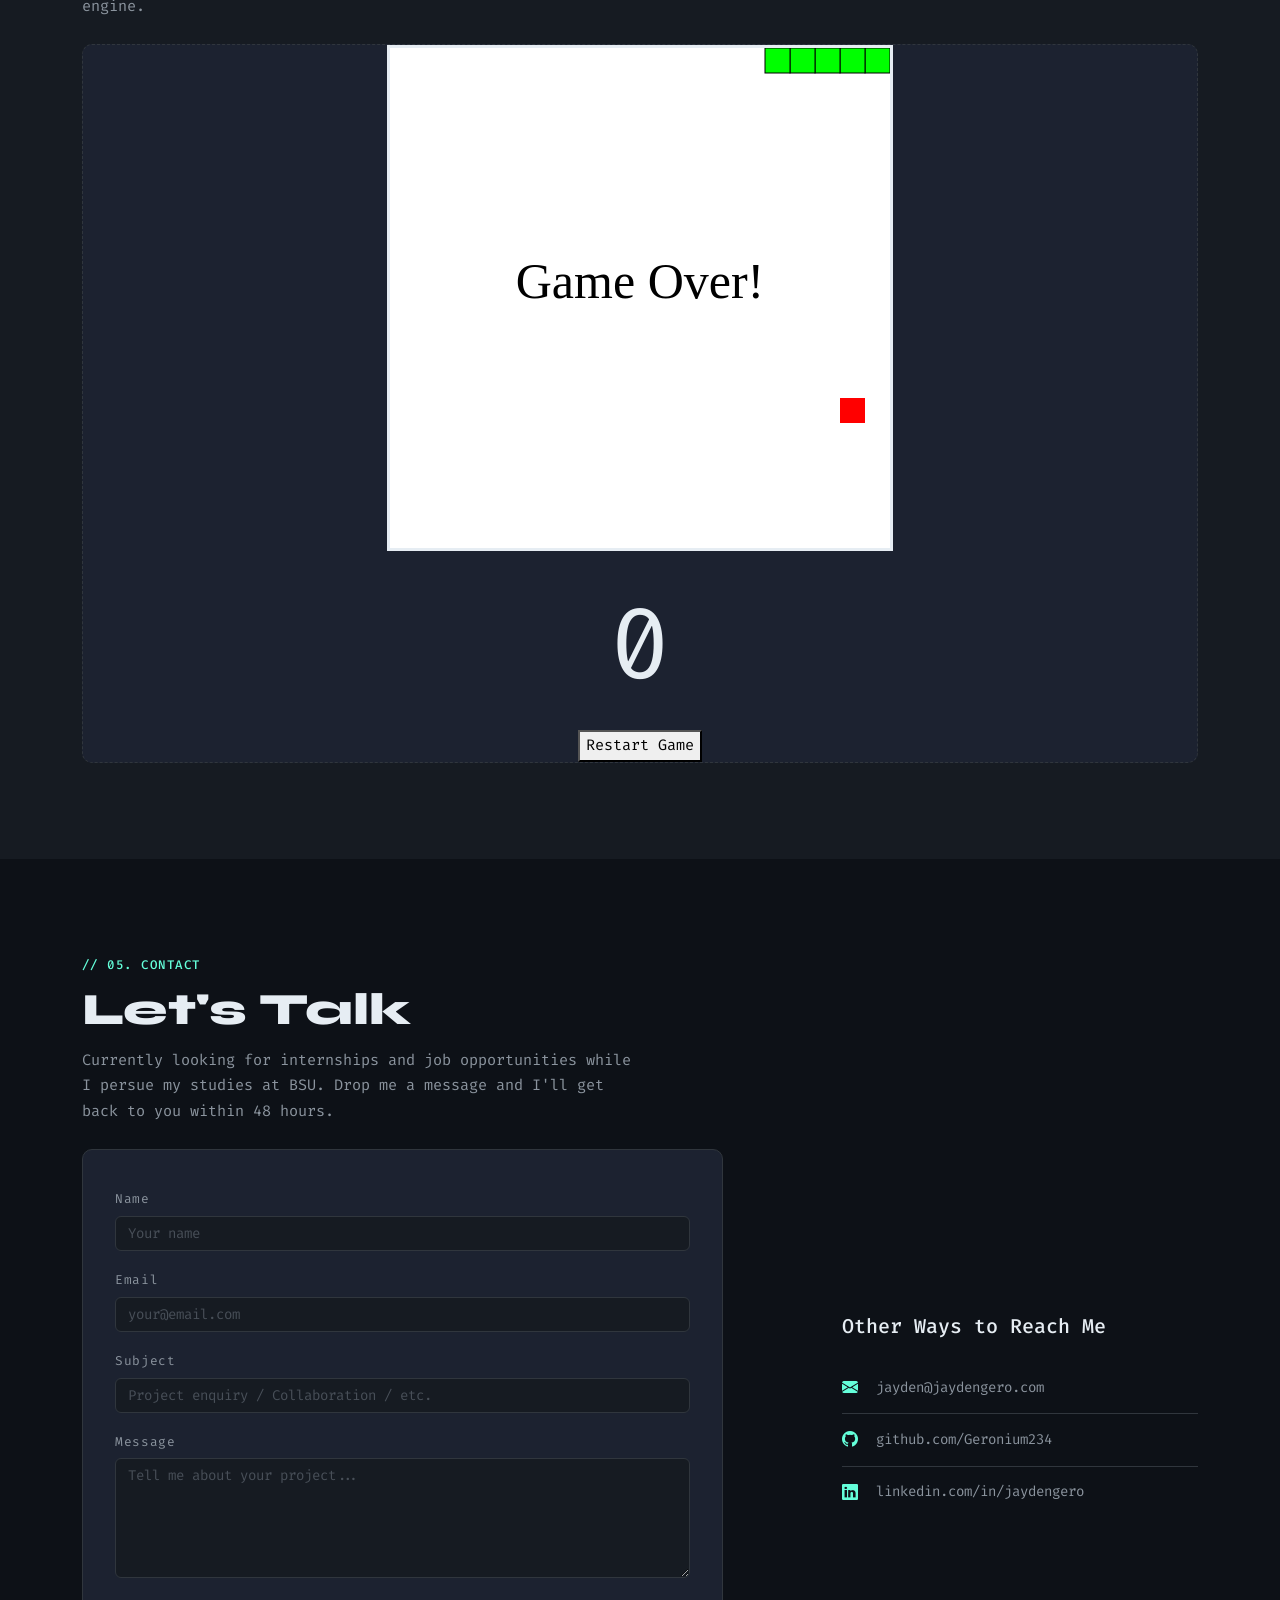
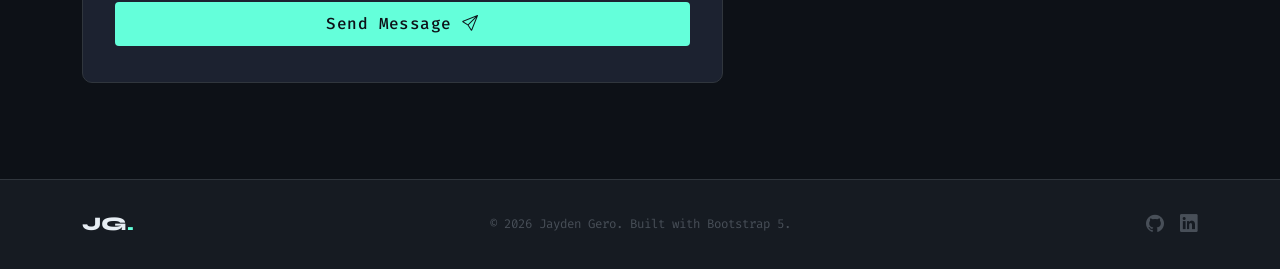
==== commit ca7a833a: "google analitics added" ====
--- a/index.html
+++ b/index.html
@@ -34,12 +34,12 @@
 
   <!-- Google Analytics -->
   <!-- Replace G-XXXXXXXXXX with your actual Measurement ID -->
-  <script async src="https://www.googletagmanager.com/gtag/js?id=G-XXXXXXXXXX"></script>
+  <script async src="https://www.googletagmanager.com/gtag/js?id=G-BH558ZQTDV"></script>
   <script>
     window.dataLayer = window.dataLayer || [];
     function gtag(){ dataLayer.push(arguments); }
     gtag('js', new Date());
-    gtag('config', 'G-XXXXXXXXXX');
+    gtag('config', 'G-BH558ZQTDV');
 
     // Track section views as custom events
     function trackSection(sectionName) {
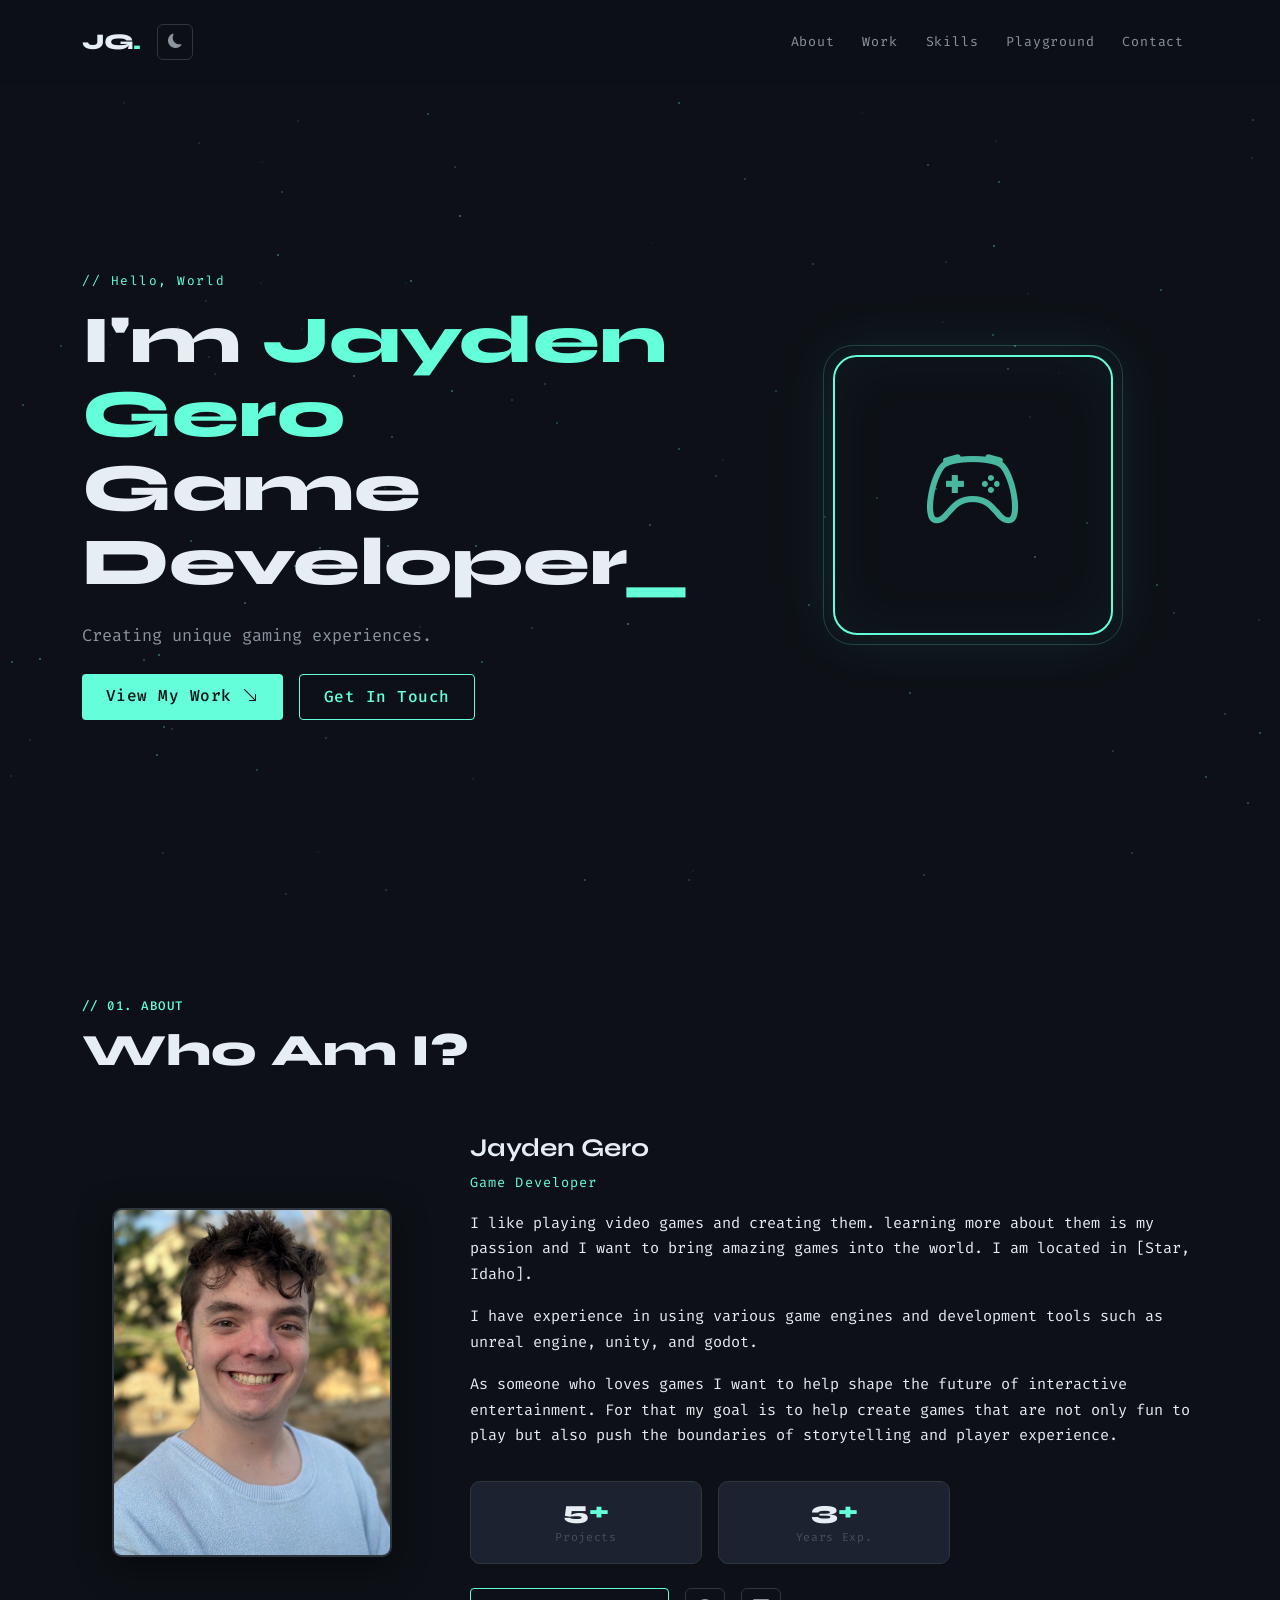
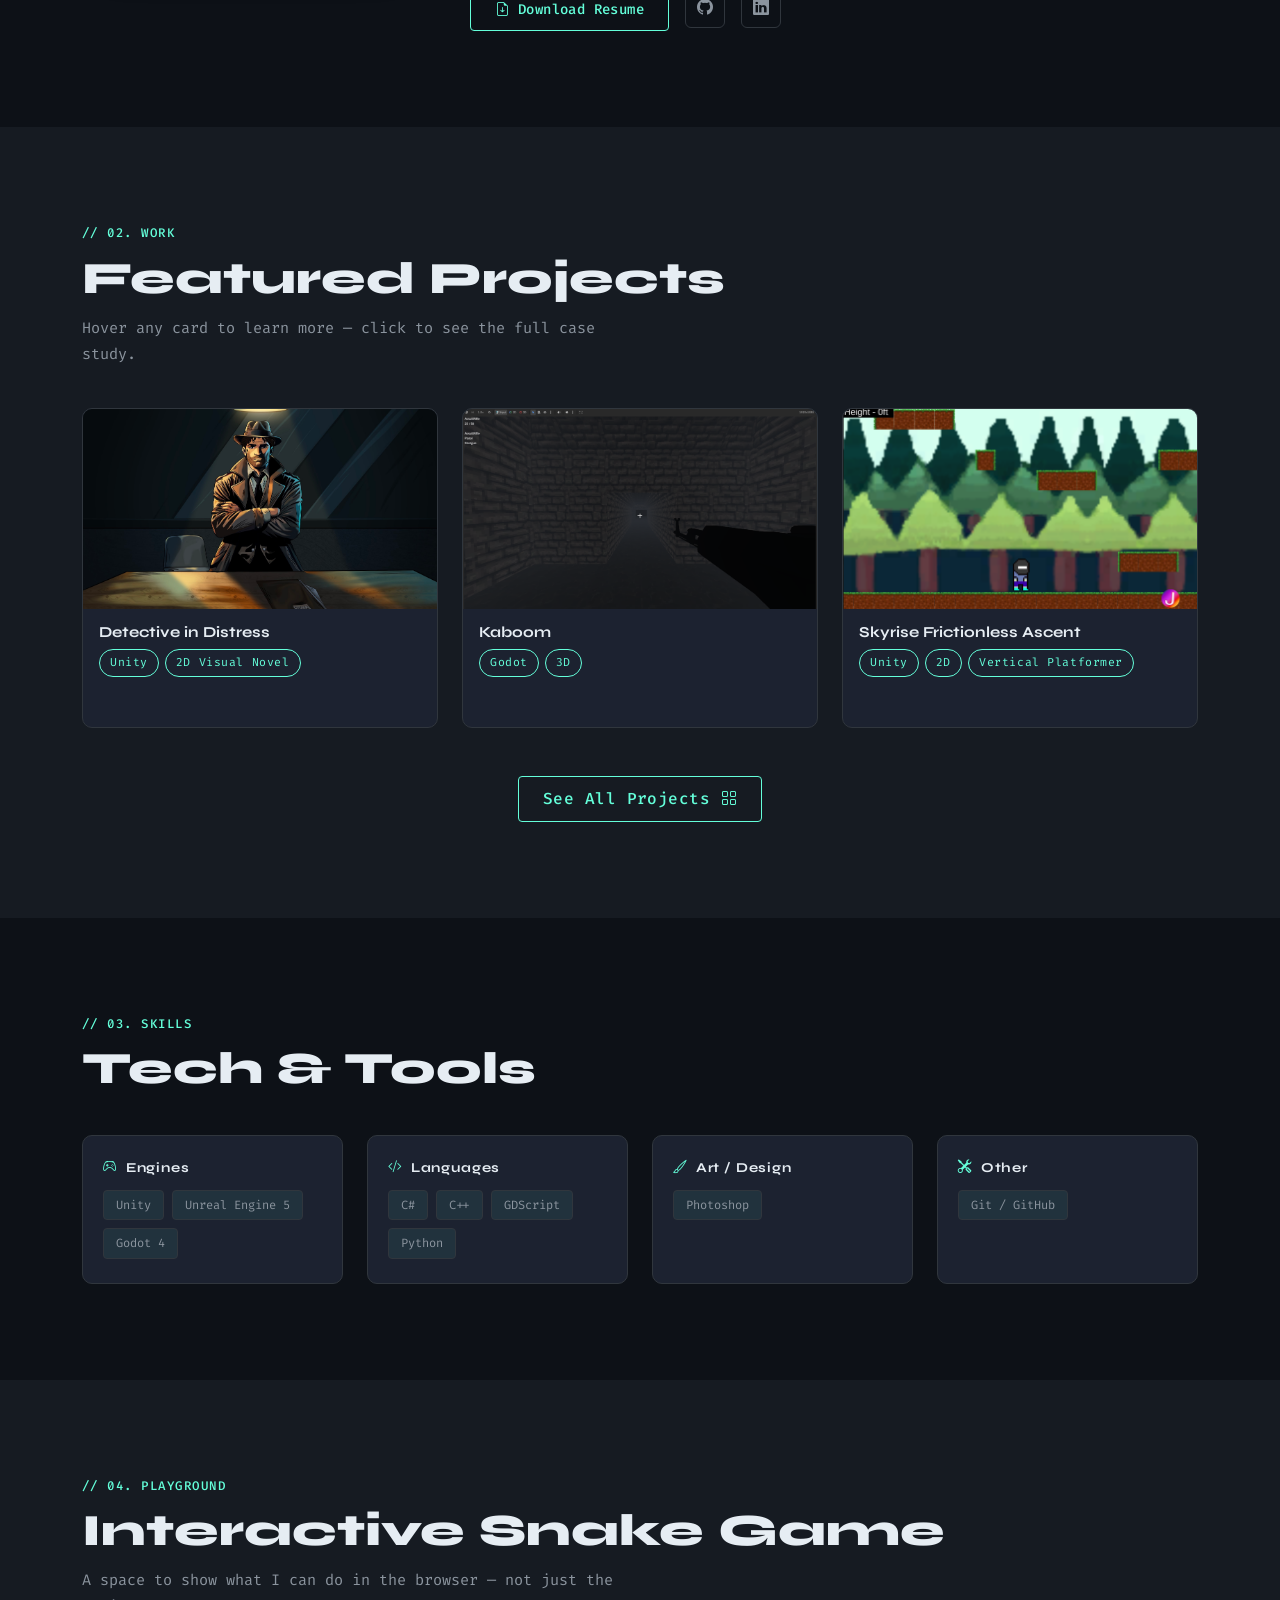
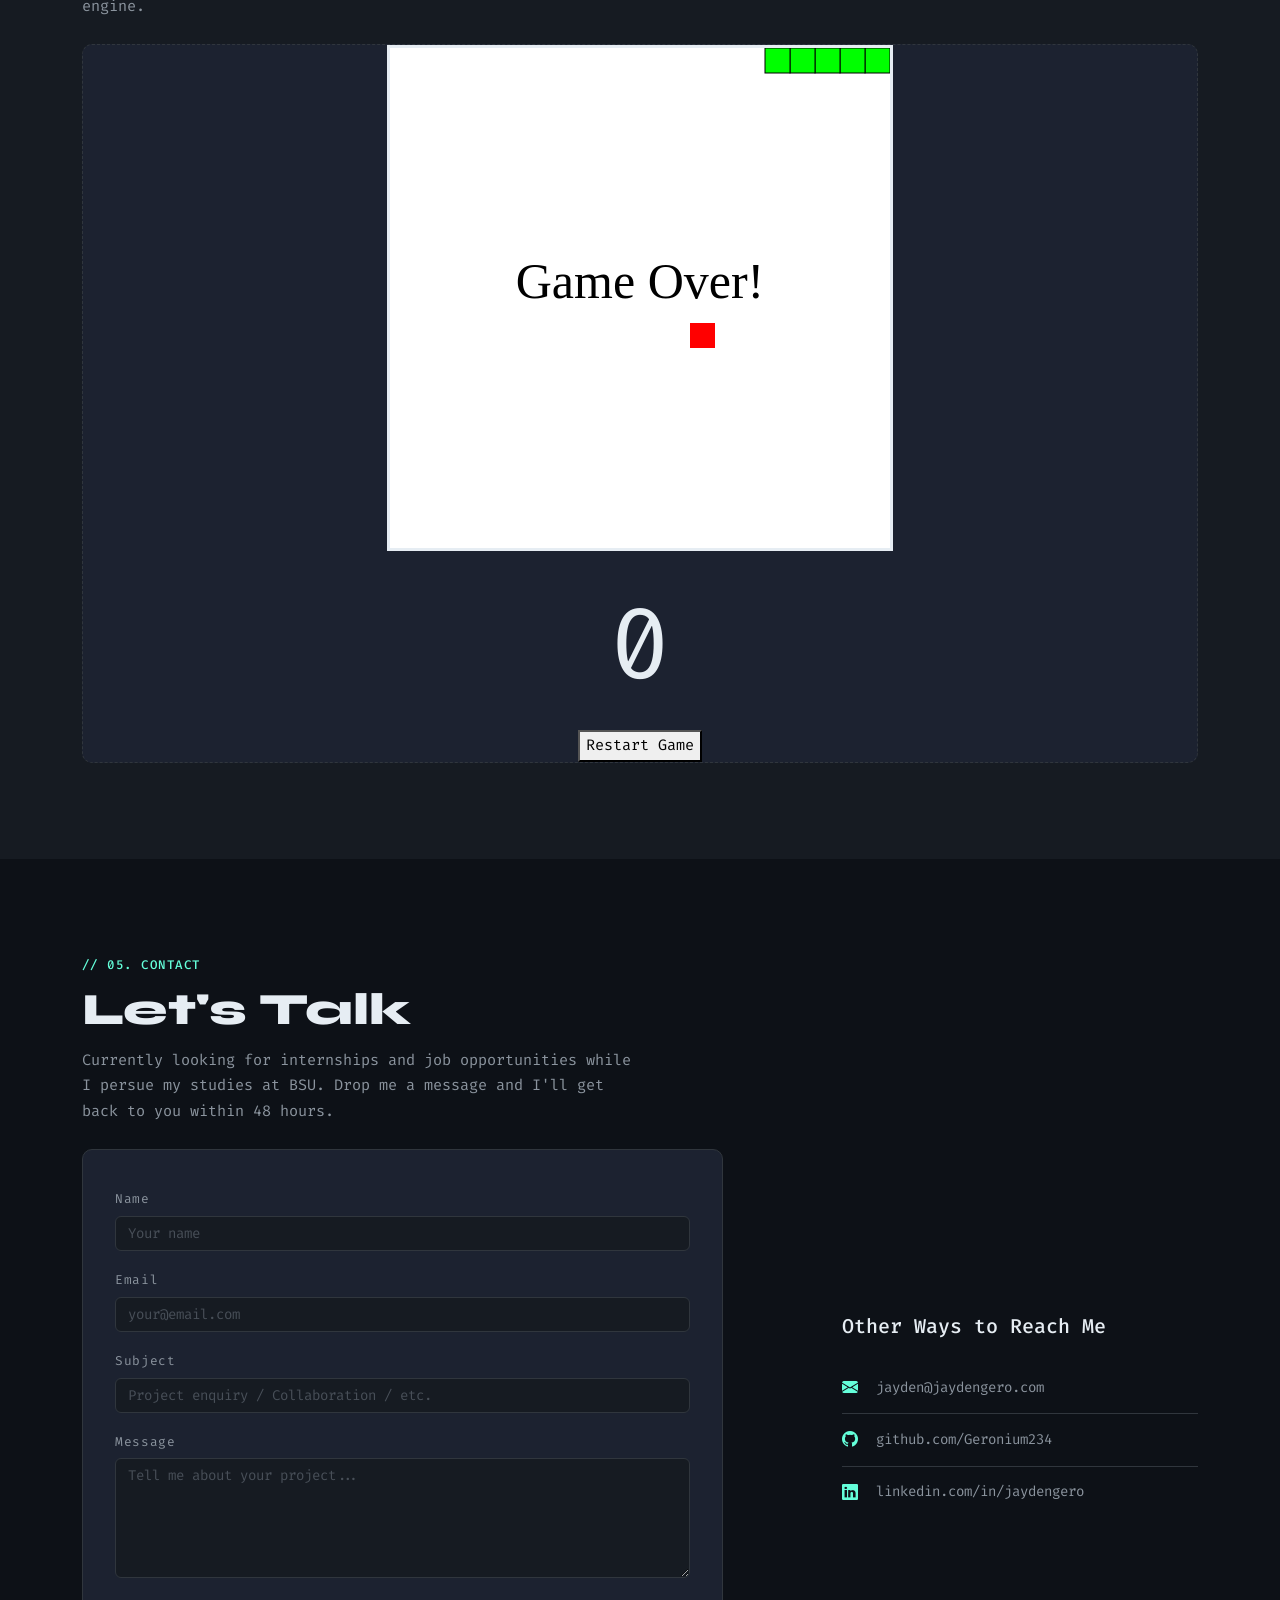
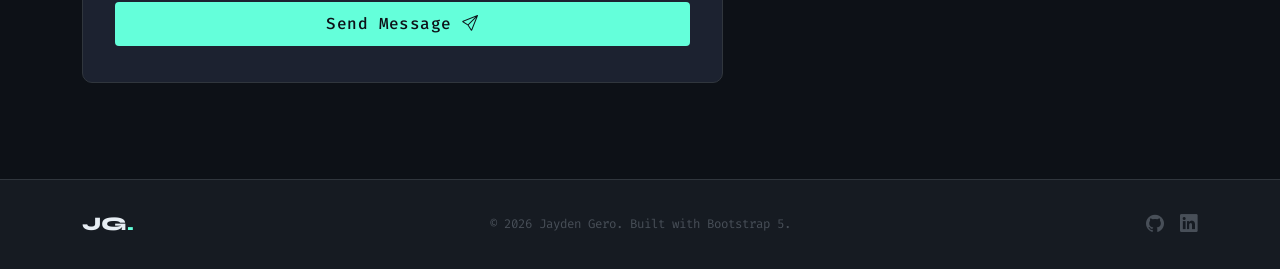
==== commit 69114389: "moved some stuff" ====
--- a/index.html
+++ b/index.html
@@ -177,14 +177,6 @@
       <div class="col-md-8">
         <h3 class="bio-name">Jayden Gero</h3>
         <p class="bio-title accent mb-3">Game Developer</p>
-
-        <!--
-          SHORT BIOGRAPHY:
-          Replace the lorem ipsum below with 2–3 short paragraphs covering:
-            - Who you are and where you're based
-            - Your experience / education (e.g. "3 years building indie games")
-            - What drives you as a developer (your passion/philosophy)
-        -->
         <p>
           I like playing video games and creating them. learning more about them is my passion and I want to bring amazing games into the world. I am located in [Star, Idaho].
         </p>
@@ -195,7 +187,6 @@
           As someone who loves games I want to help shape the future of interactive entertainment. For that my goal is to help create games that are not only fun to play but also push the boundaries of storytelling and player experience.
         </p>
 
-        <!-- Quick stats — replace numbers with your real data -->
         <div class="row g-3 mt-2">
           <div class="col-4">
             <div class="stat-box text-center">
@@ -215,14 +206,14 @@
               <span class="stat-label">Downloads</span>
             </div>
           </div> -->
-        </div>
-
+          <!-- good idea but I dont need it rn -->
+        </div>
+
+        <!-- my resume and links -->
         <div class="mt-4 d-flex gap-3 flex-wrap">
-          <!-- Replace href with your actual CV/resume file -->
           <a href="assets/jayden-gero-resume.pdf" class="btn btn-outline-custom btn-sm" target="_blank">
             <i class="bi bi-file-earmark-arrow-down"></i> Download Resume
           </a>
-          <!-- Replace with real social links -->
           <a href="https://github.com/Geronium234" target="_blank" class="btn btn-icon" aria-label="GitHub"><i class="bi bi-github"></i></a>
           <a href="https://linkedin.com/in/jaydengero" target="_blank" class="btn btn-icon" aria-label="LinkedIn"><i class="bi bi-linkedin"></i></a>
         </div>
@@ -648,17 +639,12 @@
     const count = 120;
     for (let i = 0; i < count; i++) {
       const dot = document.createElement('span');
-      dot.style.cssText = `
-        position:absolute;
-        width:2px; height:2px;
-        background:var(--accent);
-        opacity:${Math.random() * 0.4 + 0.05};
-        top:${Math.random() * 100}%;
-        left:${Math.random() * 100}%;
-        border-radius:50%;
-        animation: twinkle ${2 + Math.random() * 4}s ease-in-out infinite;
-        animation-delay:${Math.random() * 4}s;
-      `;
+      dot.className = 'pixel-dot';
+      dot.style.opacity = Math.random() * 0.4 + 0.05;
+      dot.style.top = Math.random() * 100 + '%';
+      dot.style.left = Math.random() * 100 + '%';
+      dot.style.animationDuration = (2 + Math.random() * 4) + 's';
+      dot.style.animationDelay = Math.random() * 4 + 's';
       grid.appendChild(dot);
     }
   })();
--- a/style.css
+++ b/style.css
@@ -757,6 +757,15 @@
   50%       { opacity: 0.5;  transform: scale(1.8); }
 }
 
+.pixel-dot {
+  position: absolute;
+  width: 2px;
+  height: 2px;
+  background: var(--accent);
+  border-radius: 50%;
+  animation: twinkle 2s ease-in-out infinite;
+}
+
 
 /* ══════════════════════════════════════════════
    13. RESPONSIVE OVERRIDES
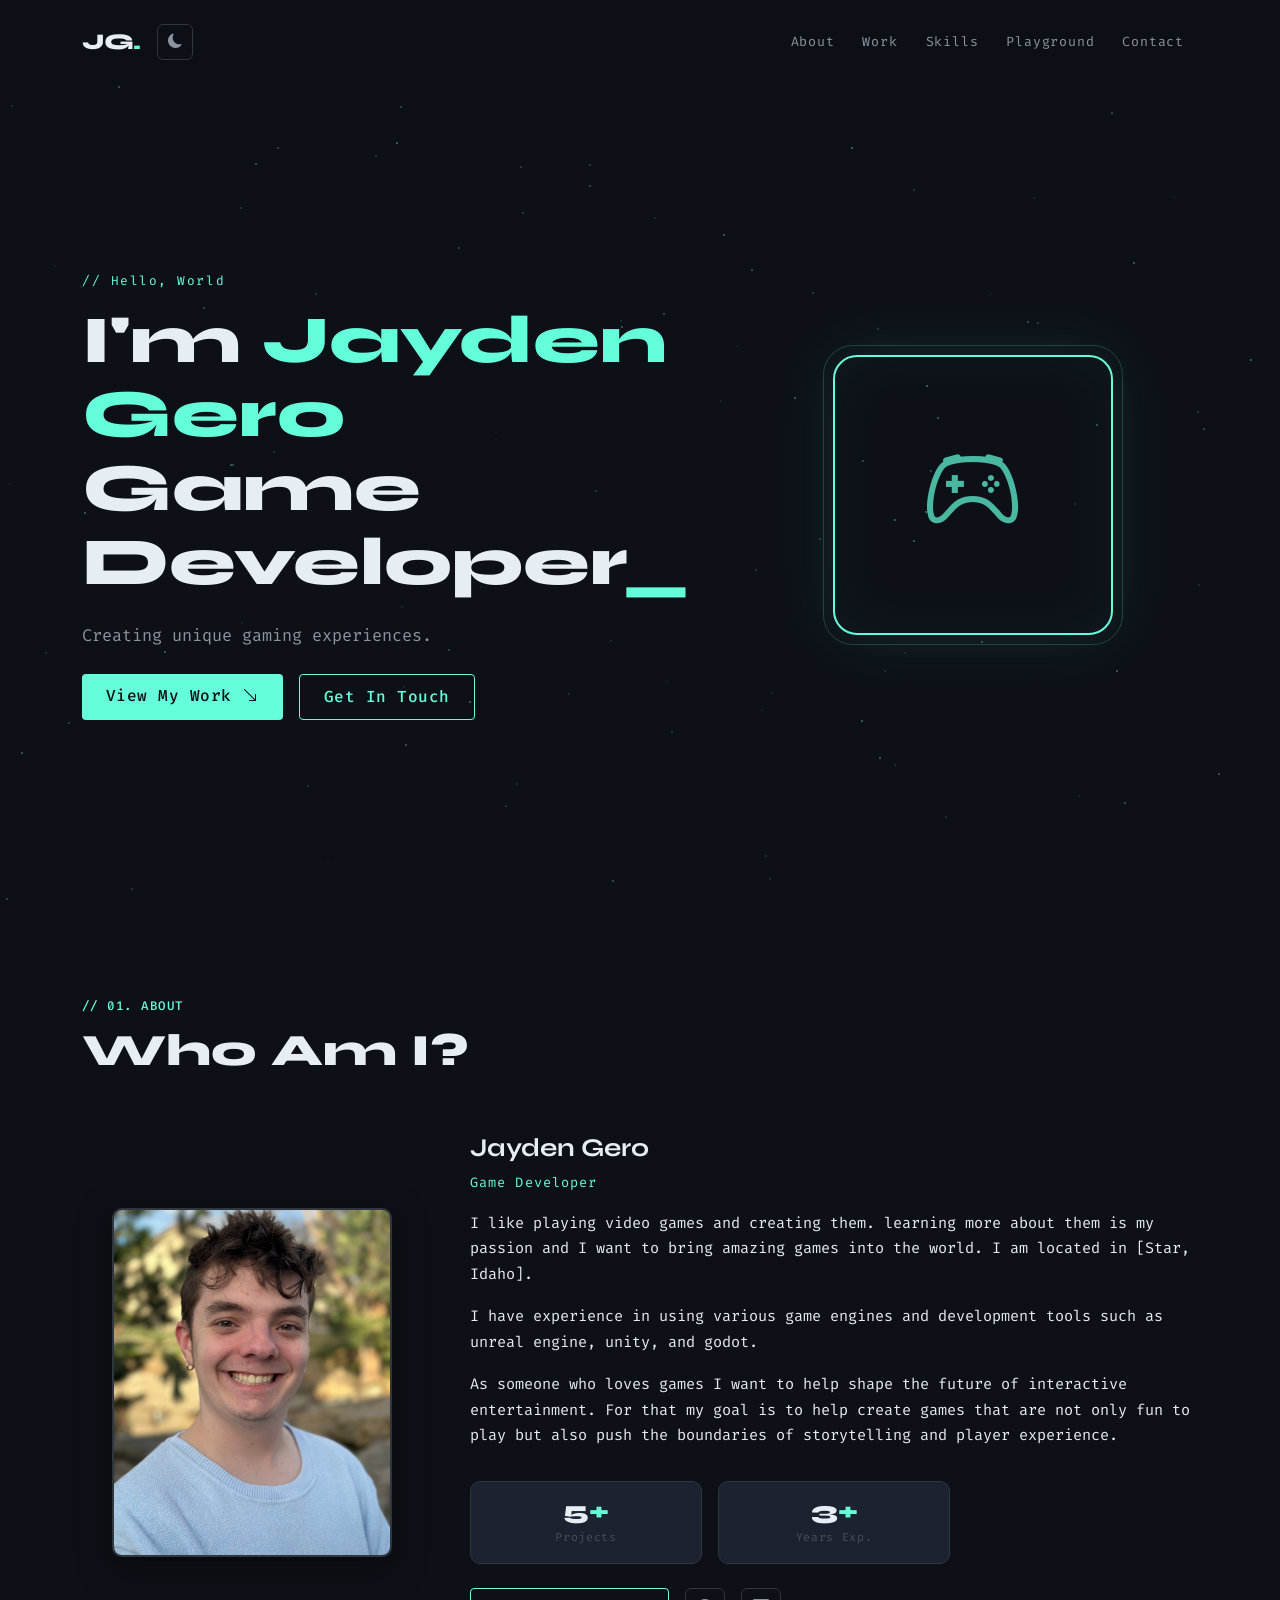
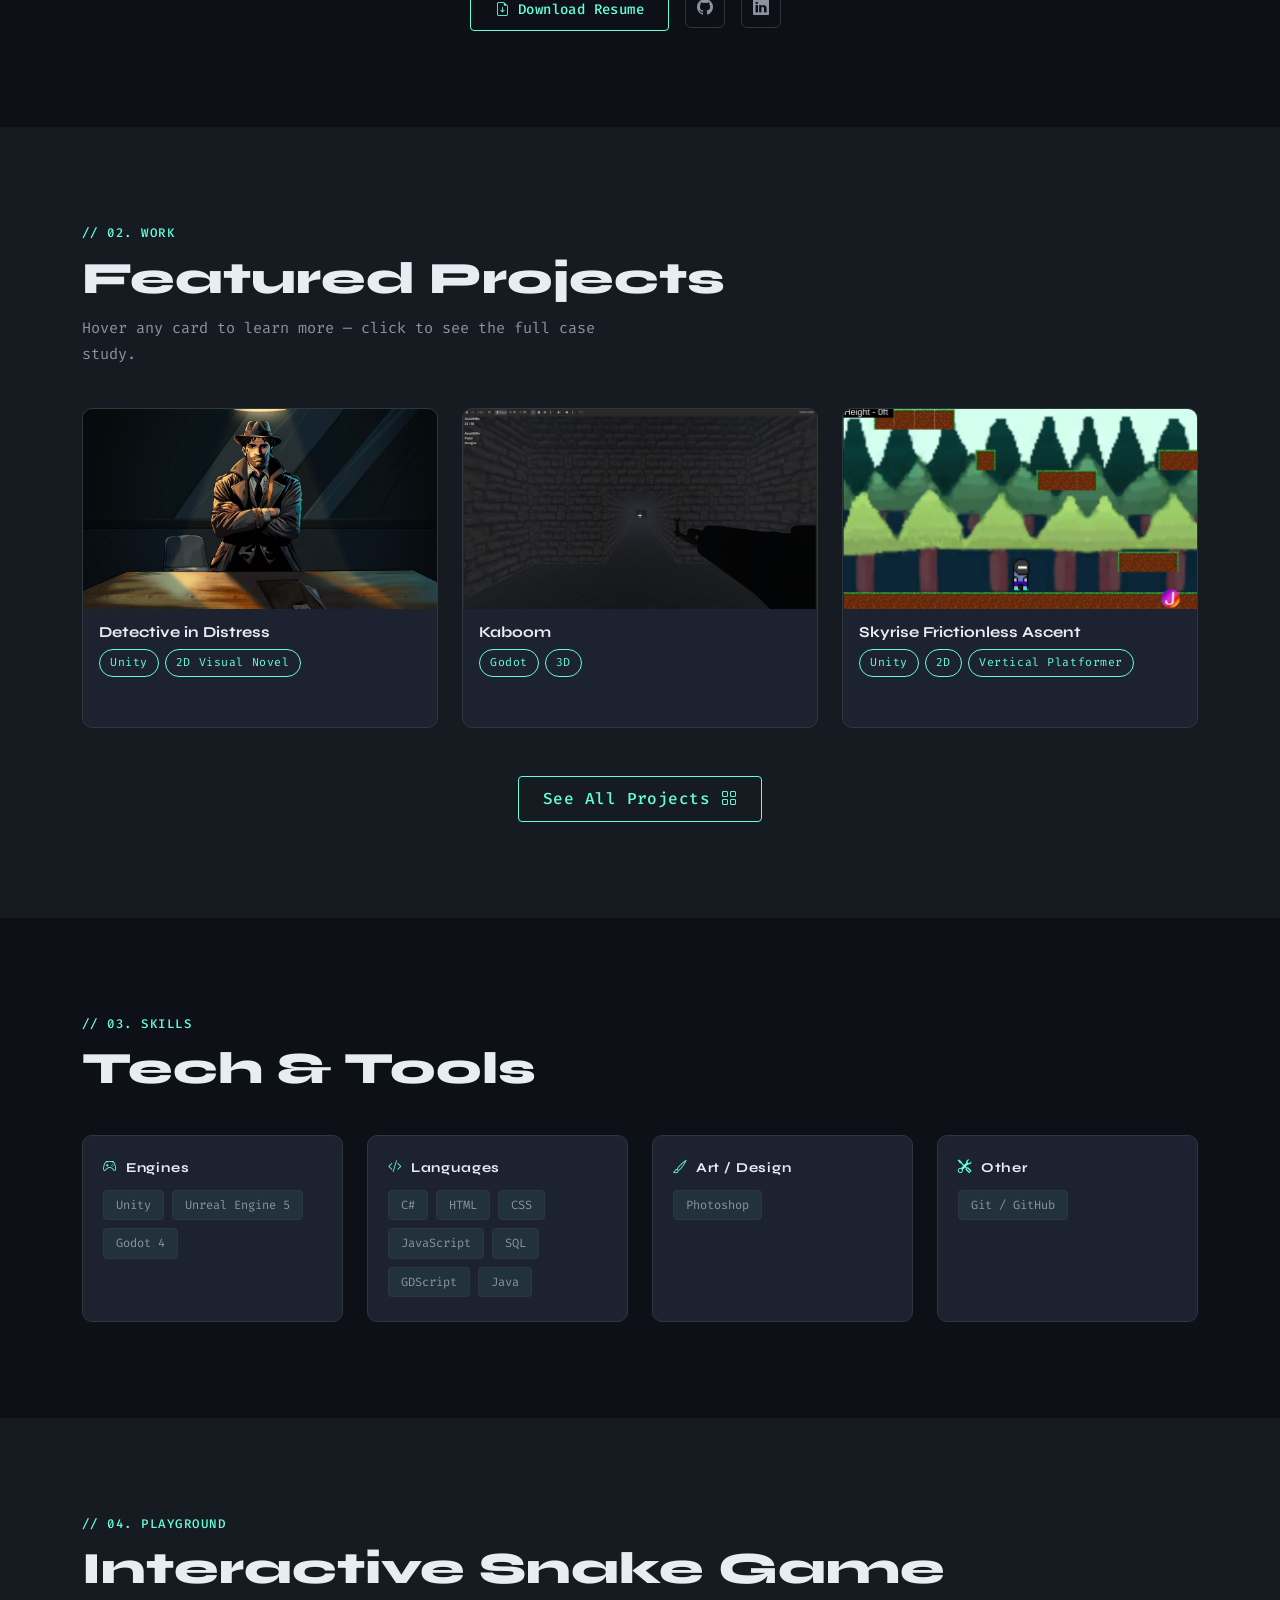
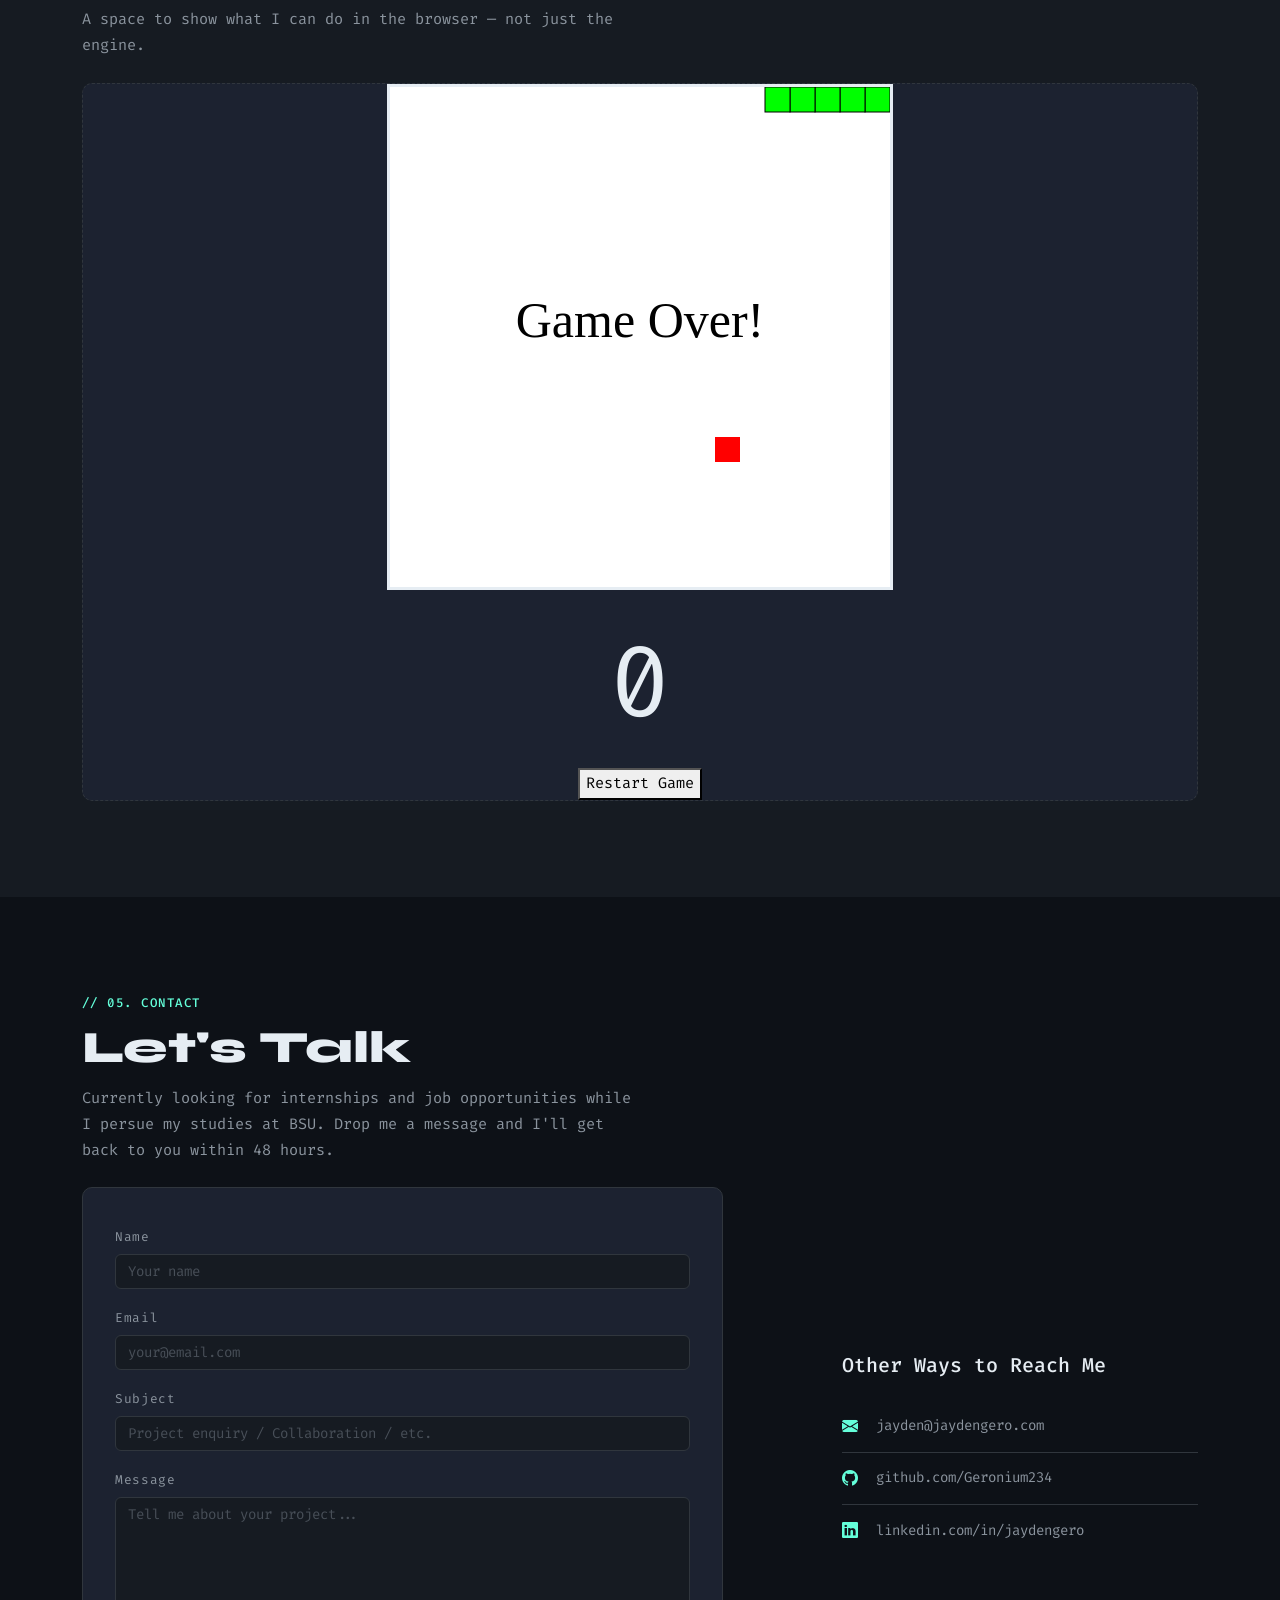
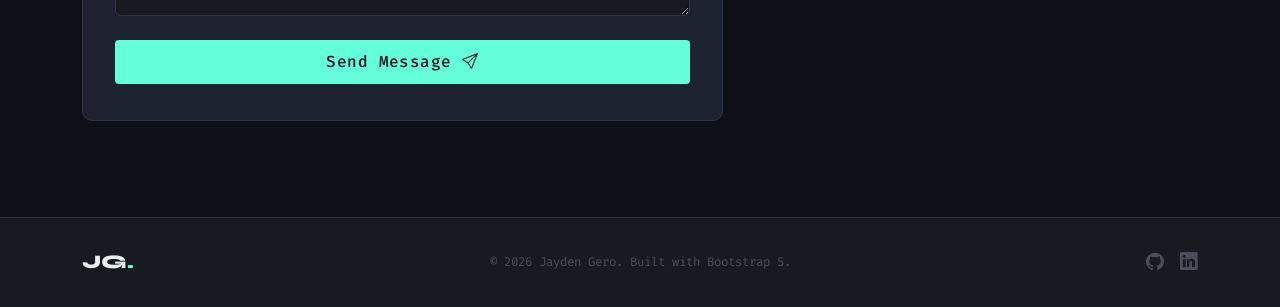
==== commit 35606864: "Update index.html" ====
--- a/index.html
+++ b/index.html
@@ -397,9 +397,13 @@
           <h6 class="skill-group-title"><i class="bi bi-code-slash accent"></i> Languages</h6>
           <div class="skill-tags">
             <span class="skill-tag">C#</span>
-            <span class="skill-tag">C++</span>
+            <span class="skill-tag">HTML</span>
+            <span class="skill-tag">CSS</span>
+            <span class="skill-tag">JavaScript</span>
+            <span class="skill-tag">SQL</span>
             <span class="skill-tag">GDScript</span>
-            <span class="skill-tag">Python</span>
+            <span class="skill-tag">Java</span>
+            
             <!-- Add or remove as needed -->
           </div>
         </div>
